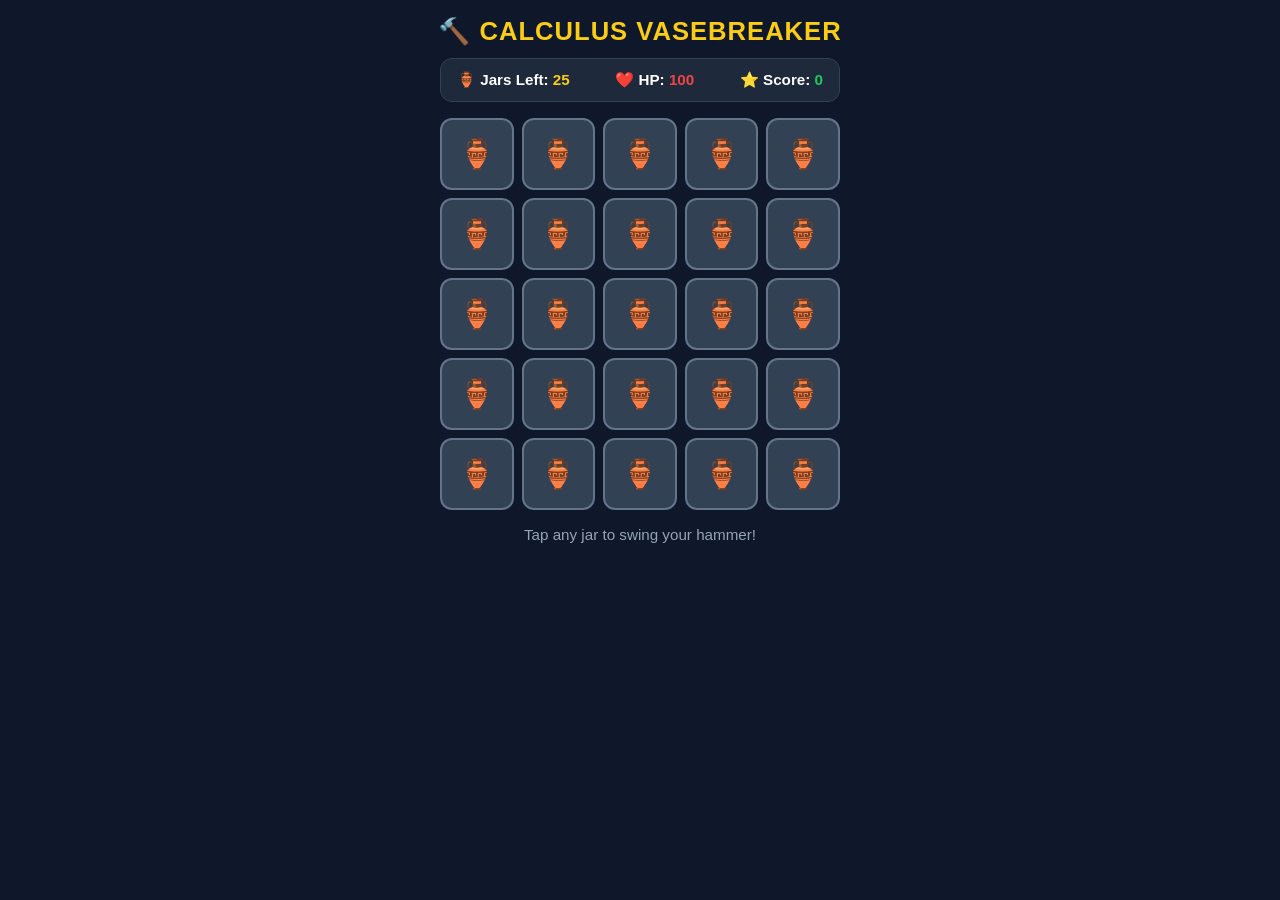
==== index.html @ 85625d9a "Create index.html" ====
<!DOCTYPE html>
<html lang="en">
<head>
  <meta charset="UTF-8">
  <meta name="viewport" content="width=device-width, initial-scale=1.0">
  <title>Calculus Vasebreaker</title>
  <style>
    * {
      box-sizing: border-box;
      margin: 0;
      padding: 0;
      font-family: 'Segoe UI', Tahoma, Geneva, Verdana, sans-serif;
    }

    body {
      background-color: #0f172a;
      color: #ffffff;
      display: flex;
      flex-direction: column;
      align-items: center;
      min-height: 100vh;
      padding: 16px;
    }

    header {
      text-align: center;
      margin-bottom: 12px;
    }

    h1 {
      color: #facc15;
      font-size: 1.6rem;
      letter-spacing: 1px;
    }

    /* Scoreboard */
    .dashboard {
      display: flex;
      justify-content: space-between;
      width: 100%;
      max-width: 400px;
      background: #1e293b;
      padding: 12px 16px;
      border-radius: 12px;
      margin-bottom: 16px;
      border: 1px solid #334155;
      font-size: 0.95rem;
      font-weight: bold;
    }

    /* 5x5 Responsive Grid Layout */
    .grid-5x5 {
      display: grid;
      grid-template-columns: repeat(5, 1fr);
      gap: 8px;
      width: 100%;
      max-width: 400px;
    }

    .jar {
      height: 72px;
      background: #334155;
      border: 2px solid #64748b;
      border-radius: 12px;
      display: flex;
      justify-content: center;
      align-items: center;
      font-size: 1.8rem;
      cursor: pointer;
      user-select: none;
      transition: transform 0.1s, background-color 0.2s, border-color 0.2s;
    }

    .jar:active {
      transform: scale(0.92);
    }

    .jar.broken {
      background: #0f172a !important;
      border: 2px dashed #334155;
      font-size: 1.4rem;
      cursor: default;
    }

    /* Status Bar */
    .status-bar {
      margin-top: 16px;
      font-size: 0.95rem;
      color: #94a3b8;
      height: 24px;
      text-align: center;
      font-weight: 500;
    }

    /* Modal Popup for Math Traps */
    .modal-overlay {
      position: fixed;
      top: 0; left: 0; right: 0; bottom: 0;
      background: rgba(0, 0, 0, 0.85);
      display: none;
      justify-content: center;
      align-items: center;
      padding: 16px;
      z-index: 100;
    }

    .modal-card {
      background: #1e293b;
      border: 2px solid #ef4444;
      padding: 24px;
      border-radius: 16px;
      width: 100%;
      max-width: 320px;
      text-align: center;
      box-shadow: 0 10px 25px rgba(0, 0, 0, 0.5);
    }

    .modal-card h3 {
      color: #ef4444;
      font-size: 1.2rem;
      margin-bottom: 4px;
    }

    .problem-box {
      background: #0f172a;
      padding: 16px;
      border-radius: 8px;
      font-size: 1.3rem;
      margin: 16px 0;
      color: #facc15;
      border: 1px solid #334155;
    }

    input[type="text"] {
      width: 100%;
      padding: 12px;
      font-size: 1.1rem;
      border-radius: 8px;
      border: 2px solid #334155;
      outline: none;
      text-align: center;
      margin-bottom: 12px;
      background: #ffffff;
      color: #000000;
    }

    input[type="text"]:focus {
      border-color: #facc15;
    }

    button {
      width: 100%;
      padding: 14px;
      background: #facc15;
      border: none;
      border-radius: 8px;
      color: #000000;
      font-weight: bold;
      font-size: 1rem;
      cursor: pointer;
      transition: background 0.2s;
    }

    button:active {
      background: #eab308;
      transform: scale(0.98);
    }
  </style>
</head>
<body>

  <header>
    <h1>🔨 CALCULUS VASEBREAKER</h1>
  </header>

  <div class="dashboard">
    <div>🏺 Jars Left: <span id="jars-left" style="color:#facc15">25</span></div>
    <div>❤️ HP: <span id="hp" style="color:#ef4444">100</span></div>
    <div>⭐ Score: <span id="score" style="color:#22c55e">0</span></div>
  </div>

  <div class="grid-5x5" id="grid"></div>

  <div class="status-bar" id="status">Tap any jar to swing your hammer!</div>

  <!-- Math Trap Modal -->
  <div class="modal-overlay" id="modal">
    <div class="modal-card">
      <h3>⚠️ MATH TRAP!</h3>
      <p style="font-size:0.85rem; color:#94a3b8;">Solve the derivative to smash the jar!</p>
      
      <div class="problem-box" id="problem-text">f(x) = x^3</div>
      
      <input type="text" id="answer-input" placeholder="e.g. 3x^2" autocomplete="off">
      <button onclick="submitAnswer()">SWING HAMMER!</button>
    </div>
  </div>

  <script>
    let currentJar = null;
    let currentCorrectAnswer = "";
    let jarsLeft = 25;
    let score = 0;
    let hp = 100;

    const grid = document.getElementById('grid');

    // Generate 25 Identical Jars
    for (let i = 0; i < 25; i++) {
      const jar = document.createElement('div');
      jar.className = 'jar';
      jar.innerText = '🏺';
      jar.onclick = () => smashJar(jar);
      grid.appendChild(jar);
    }

    function smashJar(jarEl) {
      if (jarEl.classList.contains('broken') || hp <= 0) return;
      currentJar = jarEl;

      // 40% Chance for Lucky Smash (No Question)
      // 60% Chance for Unlucky Math Trap
      const isLucky = Math.random() < 0.4;

      if (isLucky) {
        // LUCKY DROP
        const rewards = ['🪙 +100 Coins', '⭐ +150 Points', '💖 +20 HP', '☀️ Sun Drop'];
        const reward = rewards[Math.floor(Math.random() * rewards.length)];

        jarEl.innerText = reward.split(' ')[0]; // Display icon
        jarEl.classList.add('broken');

        jarsLeft--;
        score += 150;
        document.getElementById('status').innerText = `🎉 LUCKY! Free smash! Got: ${reward}`;
        updateDashboard();
      } else {
        // UNLUCKY MATH TRAP: Random Derivative Generation
        const n = Math.floor(Math.random() * 4) + 2;     // Exponent (2 to 5)
        const coeff = Math.floor(Math.random() * 4) + 1; // Coefficient (1 to 4)

        // Derivative: d/dx (coeff * x^n) = (coeff * n) * x^(n - 1)
        const newCoeff = coeff * n;
        const newExp = n - 1;

        // Build expected derivative string format (e.g. "6x^2" or "4x")
        currentCorrectAnswer = newExp === 1 ? `${newCoeff}x` : `${newCoeff}x^${newExp}`;

        const funcText = coeff === 1 ? `x^${n}` : `${coeff}x^${n}`;
        document.getElementById('problem-text').innerText = `Find d/dx (${funcText})`;
        document.getElementById('answer-input').value = '';
        document.getElementById('modal').style.display = 'flex';
        
        // Auto-focus input for convenience
        setTimeout(() => document.getElementById('answer-input').focus(), 100);
      }
    }

    function submitAnswer() {
      // Normalize user answer (remove spaces, convert to lowercase)
      const userAns = document.getElementById('answer-input').value.toLowerCase().replace(/\s+/g, '');
      const expectedAns = currentCorrectAnswer.toLowerCase().replace(/\s+/g, '');

      if (!userAns) return;

      document.getElementById('modal').style.display = 'none';

      if (userAns === expectedAns) {
        // Correct Answer
        currentJar.innerText = '💥';
        currentJar.classList.add('broken');
        jarsLeft--;
        score += 100;
        document.getElementById('status').innerText = `✅ SMASH! Correct answer: ${currentCorrectAnswer}`;
      } else {
        // Incorrect Answer
        hp -= 20;
        document.getElementById('status').innerText = `❌ WRONG! Answer was ${currentCorrectAnswer}. Lost 20 HP!`;
      }

      updateDashboard();
    }

    function updateDashboard() {
      document.getElementById('jars-left').innerText = jarsLeft;
      document.getElementById('score').innerText = score;
      document.getElementById('hp').innerText = Math.max(0, hp);

      if (jarsLeft === 0) {
        document.getElementById('status').innerText = "🏆 VICTORY! All jars cleared!";
      } else if (hp <= 0) {
        document.getElementById('status').innerText = "💀 GAME OVER! You ran out of HP!";
      }
    }
  </script>
</body>
</html>
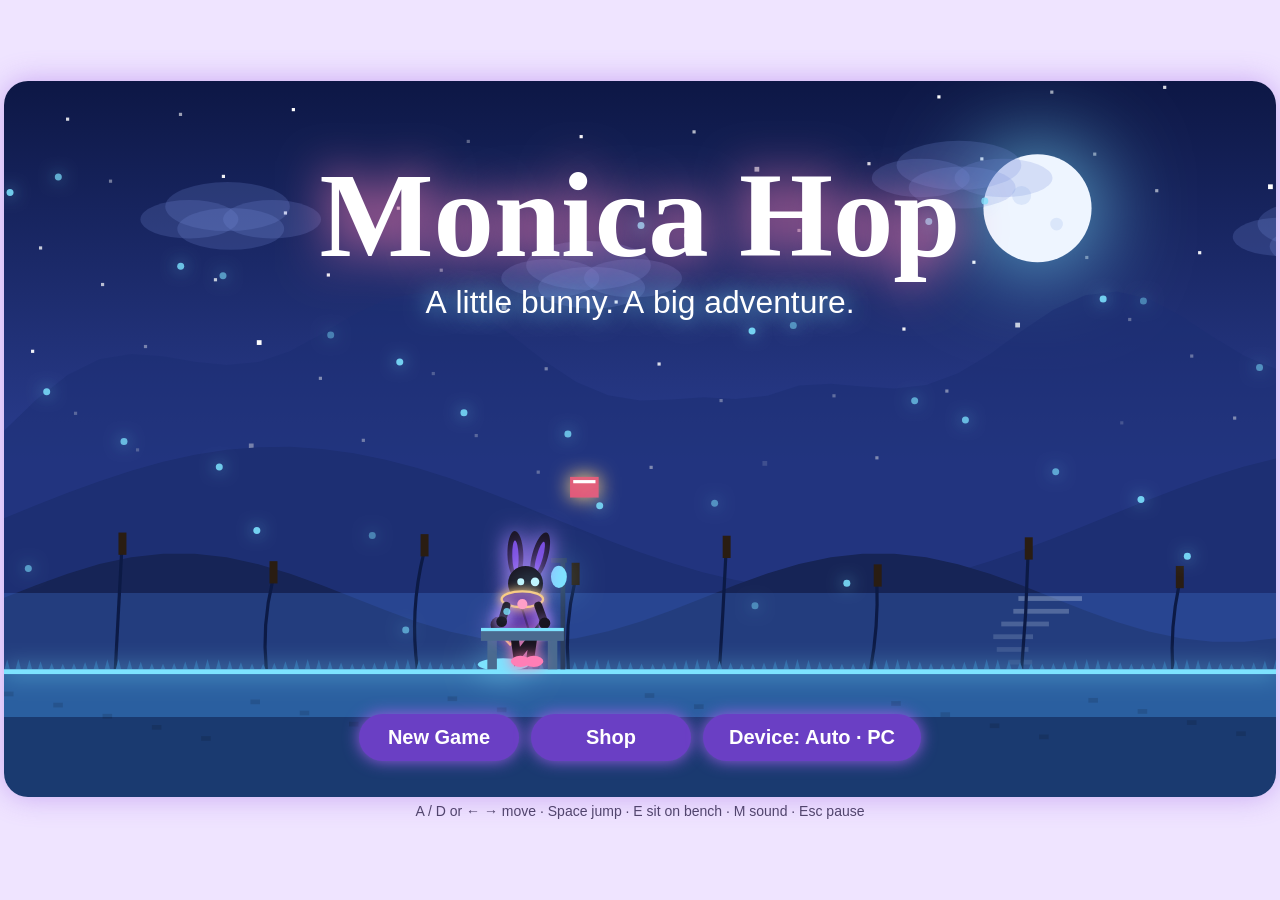
==== commit cec6baad: "Rename game.html to index.html" ====
--- a/index.html
+++ b/index.html
@@ -1,297 +1,627 @@
 <!DOCTYPE html>
-<html lang="en">
-<head>
-  <meta charset="UTF-8">
-  <meta name="viewport" content="width=device-width, initial-scale=1.0">
-  <title>Calculus Vasebreaker</title>
-  <style>
-    * {
-      box-sizing: border-box;
-      margin: 0;
-      padding: 0;
-      font-family: 'Segoe UI', Tahoma, Geneva, Verdana, sans-serif;
-    }
-
-    body {
-      background-color: #0f172a;
-      color: #ffffff;
-      display: flex;
-      flex-direction: column;
-      align-items: center;
-      min-height: 100vh;
-      padding: 16px;
-    }
-
-    header {
-      text-align: center;
-      margin-bottom: 12px;
-    }
-
-    h1 {
-      color: #facc15;
-      font-size: 1.6rem;
-      letter-spacing: 1px;
-    }
-
-    /* Scoreboard */
-    .dashboard {
-      display: flex;
-      justify-content: space-between;
-      width: 100%;
-      max-width: 400px;
-      background: #1e293b;
-      padding: 12px 16px;
-      border-radius: 12px;
-      margin-bottom: 16px;
-      border: 1px solid #334155;
-      font-size: 0.95rem;
-      font-weight: bold;
-    }
-
-    /* 5x5 Responsive Grid Layout */
-    .grid-5x5 {
-      display: grid;
-      grid-template-columns: repeat(5, 1fr);
-      gap: 8px;
-      width: 100%;
-      max-width: 400px;
-    }
-
-    .jar {
-      height: 72px;
-      background: #334155;
-      border: 2px solid #64748b;
-      border-radius: 12px;
-      display: flex;
-      justify-content: center;
-      align-items: center;
-      font-size: 1.8rem;
-      cursor: pointer;
-      user-select: none;
-      transition: transform 0.1s, background-color 0.2s, border-color 0.2s;
-    }
-
-    .jar:active {
-      transform: scale(0.92);
-    }
-
-    .jar.broken {
-      background: #0f172a !important;
-      border: 2px dashed #334155;
-      font-size: 1.4rem;
-      cursor: default;
-    }
-
-    /* Status Bar */
-    .status-bar {
-      margin-top: 16px;
-      font-size: 0.95rem;
-      color: #94a3b8;
-      height: 24px;
-      text-align: center;
-      font-weight: 500;
-    }
-
-    /* Modal Popup for Math Traps */
-    .modal-overlay {
-      position: fixed;
-      top: 0; left: 0; right: 0; bottom: 0;
-      background: rgba(0, 0, 0, 0.85);
-      display: none;
-      justify-content: center;
-      align-items: center;
-      padding: 16px;
-      z-index: 100;
-    }
-
-    .modal-card {
-      background: #1e293b;
-      border: 2px solid #ef4444;
-      padding: 24px;
-      border-radius: 16px;
-      width: 100%;
-      max-width: 320px;
-      text-align: center;
-      box-shadow: 0 10px 25px rgba(0, 0, 0, 0.5);
-    }
-
-    .modal-card h3 {
-      color: #ef4444;
-      font-size: 1.2rem;
-      margin-bottom: 4px;
-    }
-
-    .problem-box {
-      background: #0f172a;
-      padding: 16px;
-      border-radius: 8px;
-      font-size: 1.3rem;
-      margin: 16px 0;
-      color: #facc15;
-      border: 1px solid #334155;
-    }
-
-    input[type="text"] {
-      width: 100%;
-      padding: 12px;
-      font-size: 1.1rem;
-      border-radius: 8px;
-      border: 2px solid #334155;
-      outline: none;
-      text-align: center;
-      margin-bottom: 12px;
-      background: #ffffff;
-      color: #000000;
-    }
-
-    input[type="text"]:focus {
-      border-color: #facc15;
-    }
-
-    button {
-      width: 100%;
-      padding: 14px;
-      background: #facc15;
-      border: none;
-      border-radius: 8px;
-      color: #000000;
-      font-weight: bold;
-      font-size: 1rem;
-      cursor: pointer;
-      transition: background 0.2s;
-    }
-
-    button:active {
-      background: #eab308;
-      transform: scale(0.98);
-    }
-  </style>
-</head>
-<body>
-
-  <header>
-    <h1>🔨 CALCULUS VASEBREAKER</h1>
-  </header>
-
-  <div class="dashboard">
-    <div>🏺 Jars Left: <span id="jars-left" style="color:#facc15">25</span></div>
-    <div>❤️ HP: <span id="hp" style="color:#ef4444">100</span></div>
-    <div>⭐ Score: <span id="score" style="color:#22c55e">0</span></div>
-  </div>
-
-  <div class="grid-5x5" id="grid"></div>
-
-  <div class="status-bar" id="status">Tap any jar to swing your hammer!</div>
-
-  <!-- Math Trap Modal -->
-  <div class="modal-overlay" id="modal">
-    <div class="modal-card">
-      <h3>⚠️ MATH TRAP!</h3>
-      <p style="font-size:0.85rem; color:#94a3b8;">Solve the derivative to smash the jar!</p>
-      
-      <div class="problem-box" id="problem-text">f(x) = x^3</div>
-      
-      <input type="text" id="answer-input" placeholder="e.g. 3x^2" autocomplete="off">
-      <button onclick="submitAnswer()">SWING HAMMER!</button>
-    </div>
-  </div>
-
-  <script>
-    let currentJar = null;
-    let currentCorrectAnswer = "";
-    let jarsLeft = 25;
-    let score = 0;
-    let hp = 100;
-
-    const grid = document.getElementById('grid');
-
-    // Generate 25 Identical Jars
-    for (let i = 0; i < 25; i++) {
-      const jar = document.createElement('div');
-      jar.className = 'jar';
-      jar.innerText = '🏺';
-      jar.onclick = () => smashJar(jar);
-      grid.appendChild(jar);
-    }
-
-    function smashJar(jarEl) {
-      if (jarEl.classList.contains('broken') || hp <= 0) return;
-      currentJar = jarEl;
-
-      // 40% Chance for Lucky Smash (No Question)
-      // 60% Chance for Unlucky Math Trap
-      const isLucky = Math.random() < 0.4;
-
-      if (isLucky) {
-        // LUCKY DROP
-        const rewards = ['🪙 +100 Coins', '⭐ +150 Points', '💖 +20 HP', '☀️ Sun Drop'];
-        const reward = rewards[Math.floor(Math.random() * rewards.length)];
-
-        jarEl.innerText = reward.split(' ')[0]; // Display icon
-        jarEl.classList.add('broken');
-
-        jarsLeft--;
-        score += 150;
-        document.getElementById('status').innerText = `🎉 LUCKY! Free smash! Got: ${reward}`;
-        updateDashboard();
-      } else {
-        // UNLUCKY MATH TRAP: Random Derivative Generation
-        const n = Math.floor(Math.random() * 4) + 2;     // Exponent (2 to 5)
-        const coeff = Math.floor(Math.random() * 4) + 1; // Coefficient (1 to 4)
-
-        // Derivative: d/dx (coeff * x^n) = (coeff * n) * x^(n - 1)
-        const newCoeff = coeff * n;
-        const newExp = n - 1;
-
-        // Build expected derivative string format (e.g. "6x^2" or "4x")
-        currentCorrectAnswer = newExp === 1 ? `${newCoeff}x` : `${newCoeff}x^${newExp}`;
-
-        const funcText = coeff === 1 ? `x^${n}` : `${coeff}x^${n}`;
-        document.getElementById('problem-text').innerText = `Find d/dx (${funcText})`;
-        document.getElementById('answer-input').value = '';
-        document.getElementById('modal').style.display = 'flex';
-        
-        // Auto-focus input for convenience
-        setTimeout(() => document.getElementById('answer-input').focus(), 100);
-      }
-    }
-
-    function submitAnswer() {
-      // Normalize user answer (remove spaces, convert to lowercase)
-      const userAns = document.getElementById('answer-input').value.toLowerCase().replace(/\s+/g, '');
-      const expectedAns = currentCorrectAnswer.toLowerCase().replace(/\s+/g, '');
-
-      if (!userAns) return;
-
-      document.getElementById('modal').style.display = 'none';
-
-      if (userAns === expectedAns) {
-        // Correct Answer
-        currentJar.innerText = '💥';
-        currentJar.classList.add('broken');
-        jarsLeft--;
-        score += 100;
-        document.getElementById('status').innerText = `✅ SMASH! Correct answer: ${currentCorrectAnswer}`;
-      } else {
-        // Incorrect Answer
-        hp -= 20;
-        document.getElementById('status').innerText = `❌ WRONG! Answer was ${currentCorrectAnswer}. Lost 20 HP!`;
-      }
-
-      updateDashboard();
-    }
-
-    function updateDashboard() {
-      document.getElementById('jars-left').innerText = jarsLeft;
-      document.getElementById('score').innerText = score;
-      document.getElementById('hp').innerText = Math.max(0, hp);
-
-      if (jarsLeft === 0) {
-        document.getElementById('status').innerText = "🏆 VICTORY! All jars cleared!";
-      } else if (hp <= 0) {
-        document.getElementById('status').innerText = "💀 GAME OVER! You ran out of HP!";
-      }
-    }
-  </script>
-</body>
-</html>
+<html lang="en"><head><meta charset="utf-8">
+<meta name="viewport" content="width=device-width, initial-scale=1, maximum-scale=1, user-scalable=no, viewport-fit=cover">
+<title>Monica Hop</title>
+<style>
+:root{--bg:#efe4ff;--ink:#2c1f4a;--card:#fffafd;--accent:#9b5de5;--btn:#6a3fc4;--btnink:#fff;box-sizing:border-box}
+@media (prefers-color-scheme:dark){:root:not([data-theme="light"]){--bg:#120c24;--ink:#f1e8ff;--card:#241a42;--accent:#c98ae6;--btn:#c98ae6;--btnink:#120c24}}
+:root[data-theme="dark"]{--bg:#120c24;--ink:#f1e8ff;--card:#241a42;--accent:#c98ae6;--btn:#c98ae6;--btnink:#120c24}
+*{box-sizing:border-box;-webkit-tap-highlight-color:transparent}
+html{height:100%;overscroll-behavior:none}
+body{margin:0;height:100vh;height:100dvh;overflow:hidden;overscroll-behavior:none;background:var(--bg);color:var(--ink);font-family:"Trebuchet MS","Segoe UI",Verdana,sans-serif;display:flex;flex-direction:column;align-items:center;justify-content:center;gap:6px;padding:env(safe-area-inset-top,0px) env(safe-area-inset-right,0px) env(safe-area-inset-bottom,0px) env(safe-area-inset-left,0px)}
+[hidden]{display:none!important}
+#wrap{position:relative;flex:none;font-size:16px;touch-action:manipulation;-webkit-user-select:none;user-select:none}
+canvas{width:100%;height:100%;display:block;border-radius:1.2em;touch-action:none;box-shadow:0 0 28px rgba(155,93,229,.45)}
+body.mobile canvas{border-radius:0;box-shadow:none}
+.ov{position:absolute;left:0;right:0;display:flex;justify-content:center}
+button{font:inherit;font-weight:700;background:var(--btn);color:var(--btnink);border:0;border-radius:999px;padding:.6em 1.3em;cursor:pointer}
+button:focus-visible,input:focus-visible{outline:3px solid var(--accent);outline-offset:2px}
+#title{bottom:5%;flex-wrap:wrap;align-items:center;gap:.6em;padding:0 3%}
+#title button{min-width:8em;box-shadow:0 0 16px var(--accent)}
+body.mobile #title button{min-width:0}
+#dlg{left:3%;right:3%;bottom:4%;background:var(--card);border:2px solid var(--accent);border-radius:1em;padding:.6em 1em;cursor:pointer;display:block;box-shadow:0 0 18px rgba(155,93,229,.5)}
+#who{font-weight:800;color:var(--accent);margin-bottom:.1em}
+#dlg small{opacity:.6;font-size:.8em}
+.card{left:5%;right:5%;bottom:3%;background:var(--card);border:2px solid var(--accent);border-radius:1.1em;padding:.6em 1em;display:block;text-align:center;box-shadow:0 0 22px rgba(155,93,229,.55)}
+#bq{font-size:2em;font-weight:800;margin:.1em 0}
+#ans{font:inherit;font-size:1.15em;padding:.4em .6em;border-radius:.7em;border:2px solid var(--accent);background:transparent;color:var(--ink);width:min(60%,14em)}
+#bmsg{min-height:1.3em;margin:.35em 0 0}
+#bhint{font-size:.8em;opacity:.8}
+#qk{display:flex;gap:.35em;justify-content:center;flex-wrap:wrap;margin:.5em 0 0}
+#qk button{padding:.45em 0;flex:1 1 0;min-width:2em;max-width:3em}
+body.mobile #qk{flex-wrap:nowrap}
+body.mobile #bhint{display:none}
+#end{top:12%;bottom:auto}
+#pauseOv{top:52%;bottom:auto;gap:.7em;z-index:10}
+#pauseOv button{min-width:9em;box-shadow:0 0 16px var(--accent)}
+#pauseOv .sec{background:var(--card);color:var(--ink);border:2px solid var(--accent)}
+#shop{top:3%;bottom:auto;max-height:94%;overflow:auto;text-align:left;touch-action:pan-y}
+.row{display:flex;justify-content:space-between;align-items:center;gap:.5em;padding:.3em 0;border-bottom:1px solid rgba(155,93,229,.25)}
+.row small{opacity:.75}
+#shopS{top:22%;left:auto;right:3%;width:auto}
+#touch{position:absolute;inset:0;pointer-events:none;z-index:5}
+#touch button{pointer-events:auto;touch-action:none;user-select:none;-webkit-user-select:none}
+.tt{position:absolute;top:10%;right:1.5%;display:flex;gap:.4em}
+.tt button{padding:.3em .7em;opacity:.85}
+.ctl{display:none;position:absolute;bottom:4%;gap:.8em;align-items:flex-end}
+.cl{left:2%}.cr{right:2%}
+.cb{border-radius:50%;padding:0;opacity:.8;font-size:1.1em}
+body.mobile #wrap[data-s=play] .ctl,body.mobile #wrap[data-s=sit] .ctl{display:flex}
+#wrap[data-s=battle] .tt,#wrap[data-s=shop] .tt,#wrap[data-s=end] .tt,#wrap[data-s=title] .tt{display:none}
+#hint{margin:0;font-size:14px;text-align:center;opacity:.8}
+body.mobile #hint{display:none}
+#rotate{position:fixed;inset:0;z-index:55;background:var(--bg);display:flex;flex-direction:column;align-items:center;justify-content:center;gap:14px;padding:16px;text-align:center}
+#rotate p{margin:0;max-width:34em}
+#bl{display:none}
+body.mobile #battle{display:grid;grid-template-columns:7.2em 1fr;gap:.7em;padding:.55em .7em;align-items:stretch;text-align:left}
+body.mobile #bl{display:flex}
+body.mobile #go{flex:1;width:100%;font-size:1.7em;border-radius:.8em;line-height:1.1;padding:.2em;box-shadow:0 0 18px var(--accent)}
+body.mobile #btaunt{display:none}
+body.mobile #qrow{display:flex;align-items:center;gap:.6em}
+body.mobile #bq{flex:1;font-size:1.3em;margin:0;text-align:left}
+body.mobile #arow{flex:0 0 42%}
+body.mobile #ans{width:100%;font-size:1.25em}
+body.mobile #qk{display:grid;grid-template-columns:repeat(10,1fr);gap:.3em;margin:.45em 0 0}
+body.mobile #qk button{padding:.6em 0;max-width:none;min-width:0;font-size:1.15em}
+body.mobile #qk button:last-child{grid-column:span 4}
+body.mobile #bmsg{font-size:.85em;margin:.3em 0 0;min-height:1.2em;text-align:center}
+body.mobile #title button{font-size:1.15em;padding:.6em 1.2em}
+body.mobile .tt button{padding:.45em .9em;font-size:1.15em}
+.cb{width:6em;height:6em}
+.cr .cb:last-child{width:7.2em;height:7.2em;font-size:1.2em}
+</style></head><body>
+<div id="wrap">
+<canvas id="c" width="800" height="450" aria-label="Monica Hop game"></canvas>
+<div id="title" class="ov"><button id="new">New Game</button><button id="cont" hidden>Continue</button><button id="shopT">Shop</button><button id="devT">Device</button></div>
+<div id="pauseOv" class="ov" hidden><button id="resumeBtn">Resume</button><button id="menuBtn" class="sec">Return to Menu</button></div>
+<button id="shopS" class="ov" hidden>Open shop (S)</button>
+<div id="dlg" class="ov" hidden><div id="who"></div><div id="txt"></div><small>Tap or press Enter</small></div>
+<div id="battle" class="ov card" hidden>
+<div id="bl"></div>
+<div id="br">
+<div id="btaunt"></div>
+<div id="qrow"><div id="bq"></div><div id="arow"><input id="ans" autocomplete="off" autocapitalize="off" spellcheck="false" placeholder="y′ = ?"> <button id="go">Cast</button></div></div>
+<div id="qk"></div>
+<p id="bmsg"></p>
+<small id="bhint"></small>
+</div>
+</div>
+<div id="shop" class="ov card" hidden></div>
+<div id="end" class="ov card" hidden><h2 style="margin:0 0 6px">The magic is restored!</h2><p id="endtxt"></p><button id="again">Back to title</button></div>
+<div id="touch">
+<div class="tt"><button data-k="pause" aria-label="Pause">⏸</button><button data-k="mute" aria-label="Sound on or off">🔊</button></div>
+<div class="ctl cl"><button class="cb" data-k="left" aria-label="Left">◀</button><button class="cb" data-k="right" aria-label="Right">▶</button></div>
+<div class="ctl cr"><button class="cb" data-k="act" aria-label="Sit on bench">Sit</button><button class="cb" data-k="jump">Jump</button></div>
+</div>
+</div>
+<p id="hint">A / D or ← → move · Space jump · E sit on bench · M sound · Esc pause</p>
+<div id="rotate" hidden><div style="font-size:64px">📱↻</div><p><b>Please turn your phone sideways</b></p><p>Monica Hop is made for a wide screen, so landscape keeps everything the right size.</p><button id="rotok">Play anyway</button></div>
+<script>
+const $=id=>document.getElementById(id);
+let K=1;const wrap=$("wrap");
+const C=$("c"),X=C.getContext("2d");
+const GY=370,LW=3300,EX=620,SUP=["","","²","³","⁴","⁵"],FONT="Trebuchet MS,sans-serif";
+let S="title",cam=0,tt=0,paused=false,idle=Date.now(),flash=0,lastB=100,WI=0,sitT=0,titleT=0,introOn=false,sitB=null,shopFrom="title",shopVis=false,invuln=0;
+let save={};try{save=JSON.parse(localStorage.getItem("monicaHop"))||{}}catch(e){}
+function store(){try{localStorage.setItem("monicaHop",JSON.stringify(save))}catch(e){}}
+const P={max:3,hp:3,coins:0,w:28,h:40,air:0,jp:0},keys={left:0,right:0,jump:0};
+let fx=[],ice=[],plats=[],coins=[],enemies=[],benches=[],trig=[],parts=[],B=null,Q=[],after=null,seen=new Set();
+const pick=a=>a[Math.floor(Math.random()*a.length)],rnd=(a,b)=>a+Math.floor(Math.random()*(b-a+1));
+const FF=Array.from({length:34},(_,i)=>({x:(i*97)%800,y:60+(i*53)%300,p:i}));
+
+const CK={c0:{n:"Starlight Cloak",p:0,c:"#5b3aa8",t:"#ffd27a",sc:"#c9a7ff",sp:"star",d:"Purple star bolts."},
+c1:{n:"Ember Cloak",p:40,c:"#c4381f",t:"#ffb04d",sc:"#ff8a2a",sp:"fire",d:"Fire spells. Leaves glowing lava dust and embers when you walk, and fire bombs when you fly."},
+c2:{n:"Frost Cloak",p:60,c:"#3d8fd6",t:"#e6f6ff",sc:"#9fe7ff",sp:"ice",d:"Ice spells. Freezes the ground you walk on and leaves glittering ice mist when you fly."},
+c3:{n:"Cloud Cloak",p:90,c:"#e8f1ff",t:"#9fc4ff",sc:"#dff0ff",sp:"wind",ab:"float",d:"Hold Jump in the air to float. Wind spells."},
+c4:{n:"Wing Cloak",p:140,c:"#ffe9a8",t:"#ffffff",sc:"#fff6b0",sp:"light",ab:"wings",d:"Grows wings: flap twice in the air. Light spells."}};
+const BK={b0:{n:"Classic Spellbook",p:0,c:"#e0577b"},b1:{n:"Golden Tome",p:30,c:"#e8b923"},b2:{n:"Galaxy Tome",p:50,c:"#4b2aa8"},b3:{n:"Rainbow Tome",p:70,c:"rainbow"}};
+const cur=()=>CK[save.cloak]||CK.c0;
+
+const NM={lady:"Grumpy Ladybug",rock:"Pebble Punk",mush:"Bouncy Mushroom",bee:"Buzzbee"};
+const TA={lady:"You shall not pass! Answer my question, bunny!",rock:"Rumble rumble! Solve it or get crushed!",mush:"Boing! Answer before I devour you!",bee:"Bzzzz! Too slow, bunny!"};
+const W=[
+{n:"Enchanted Forest",sky:["#cdeedd","#f6d9ee"],hill:["#a9dcc0","#8ccfae"],tr:"#6fb98f",gr:"#7ccf86",gd:"#5aa874",pb:"#8a5e3a",gl:"#ff9ad5",dark:0,deco:"mush",top:"c",pool:["lady","rock"],mt:[0,0],
+ out:"The Beetle Guardian is calm again. A portal opens to the Sky Ruins.",in:[],
+ boss:{n:"Forest Beetle Guardian",k:"beetle",t:2,hp:5,ey:-52,ec:"#fff27a",taunt:"Nobody crosses my forest alive!",win:[["Monica","I beat a beetle with calculus. Add that to my résumé."]]}},
+{n:"Sky Ruins",sky:["#7fb8ff","#fbe3d0"],hill:["#cfd9f2","#b6c3e6"],tr:"#a9b5d6",gr:"#c6c2d9",gd:"#9a96b8",pb:"#8e89a8",gl:"#9fe7ff",dark:.12,deco:"crystal",top:"p",pool:["rock","bee"],mt:[0,1],
+ out:"The Golem crumbles into pebbles. The next portal hums.",in:[["Spellbook","Sky Ruins. Mind the drop."],["Monica","Why does everything float here?"]],
+ boss:{n:"Cloudstone Golem",k:"golem",t:2,hp:5,ey:-150,ec:"#ff3a3a",taunt:"Stone does not forget. Answer me!",win:[["Monica","Rocks again. Why is it always rocks?"]]}},
+{n:"Dreamy Meadows",sky:["#ffc9e6","#cdb8ff"],hill:["#f0b6e8","#d6a3f0"],tr:"#e48fd0",gr:"#b7e27c",gd:"#8fc45a",pb:"#c9894f",gl:"#ffe27a",dark:.1,deco:"flower",top:"c",pool:["bee","mush"],mt:[1,1],
+ out:"The Bloom wilts into petals. Beyond it, the lake glows.",in:[["Spellbook","Dreamy Meadows. Pretty flowers, ugly teeth."],["Monica","So pretty. So suspicious."]],
+ boss:{n:"Grumpy Bloom",k:"bloom",t:3,hp:6,ey:-140,ec:"#fff",taunt:"I woke up hungry. Solve it or be lunch!",win:[["Monica","We have a lot in common, flower. Rude."]]}},
+{n:"Moonlit Lake",sky:["#0d1745","#2a3d8f"],hill:["#1d2f73","#162456"],tr:"#10205a",gr:"#2a5fa0",gd:"#1a3a70",pb:"#32508f",gl:"#7de3ff",dark:.55,deco:"lily",top:"p",pool:["mush","rock"],mt:[1,1],
+ out:"The Spirit sinks into the water. One last portal remains.",in:[["Spellbook","Moonlit Lake. Something old lives in the water."],["Monica","It’s dark. I don’t love dark."]],
+ boss:{n:"Moonwater Spirit",k:"spirit",t:4,hp:7,ey:-95,ec:"#7de3ff",taunt:"The chain runs deep, little bunny.",win:[["Spellbook","Chain rule mastered."],["Monica","I felt that one in my soul."]]}},
+{n:"Forgotten Library",sky:["#170c2e","#3b1f5e"],hill:["#2a1748","#1f1038"],tr:"#241243",gr:"#4b3566",gd:"#35244d",pb:"#5a3d78",gl:"#ffd27a",dark:.65,deco:"book",top:"p",pool:["bee","rock","mush","lady"],mt:[1,1],
+ out:"",in:[["Spellbook","The Forgotten Library. The lost magic is here."],["Monica","Please don’t let there be a quiz."],["Spellbook","There is always a quiz."]],
+ boss:{n:"Ancient Owl Scholar",k:"owl",t:5,hp:8,ey:-132,ec:"#ff9a1a",taunt:"Show me everything you have learned.",win:[]}}];
+const HINT=["Bring the power down, then subtract one. Type powers like x^2.","Bring the power down, then subtract one. Type powers like x^2.","Differentiate each term. The derivative of a constant is 0.","Chain rule: n(inner)^(n−1) times the derivative of the inner part.","Mix it all: add up the derivative of each part.","Product rule: first′ × second + first × second′. Or the chain rule with an x² inside."];
+const TRIG=[
+{x:0,lines:[["Monica","Ugh… where am I?"],["Spellbook","The Enchanted Forest. Move with A and D or the arrow keys. Jump with Space."],["Monica","Try moving! Unless you plan to stay here forever."]]},
+{x:680,lines:[["Spellbook","Your magic runs on derivatives. The derivative of a constant is zero."],["Monica","So y = 10000 gives y′ = 0? I could’ve done that in my sleep."],["Spellbook","Powers: y = x² gives y′ = 2x. Bring the power down, then subtract one."]]},
+{x:2450,lines:[["Spellbook","A bench lies ahead, the only one in this world. Press E to sit: it heals you, saves your progress and opens the shop."],["Monica","Finally. A chair. My kingdom needs more chairs."],["Spellbook","A guardian waits beyond it. Its questions are much harder than the little monsters’."]],last:1}];
+
+/* ---------- sound ---------- */
+let AC=null,mg=null,mute=false,mi=0;
+function sfxInit(){
+ if(!AC){try{AC=new(window.AudioContext||window.webkitAudioContext)();mg=AC.createGain();mg.gain.value=.4;mg.connect(AC.destination);mstep()}catch(e){AC=null}}
+ if(AC&&AC.state=="suspended")AC.resume();
+}
+function tone(f,d,type,v,when,f2){
+ if(!AC||mute)return;const t=AC.currentTime+(when||0),o=AC.createOscillator(),g=AC.createGain();
+ o.type=type||"sine";o.frequency.setValueAtTime(f,t);if(f2)o.frequency.exponentialRampToValueAtTime(f2,t+d);
+ g.gain.setValueAtTime(v||.2,t);g.gain.exponentialRampToValueAtTime(.001,t+d);o.connect(g);g.connect(mg);o.start(t);o.stop(t+d+.05)}
+function hiss(d,v){if(!AC||mute)return;const n=Math.floor(AC.sampleRate*d),b=AC.createBuffer(1,n,AC.sampleRate),a=b.getChannelData(0);for(let i=0;i<n;i++)a[i]=(Math.random()*2-1)*(1-i/n);const s=AC.createBufferSource(),g=AC.createGain();g.gain.value=v;s.buffer=b;s.connect(g);g.connect(mg);s.start()}
+const SFX={
+ jump:()=>tone(280,.16,"square",.1,0,720),
+ coin:()=>{tone(988,.07,"square",.1);tone(1319,.14,"square",.1,.07)},
+ bad:()=>{tone(160,.35,"sawtooth",.2,0,60);hiss(.15,.15)},
+ cast:()=>{tone(300,.4,"sawtooth",.1,0,1400);tone(600,.4,"triangle",.1,0,2000)},
+ hit:()=>{hiss(.2,.3);tone(120,.25,"sine",.3,0,40)},
+ win:()=>{hiss(.35,.3);tone(90,.5,"sine",.35,0,30);[523,659,784,1047,1319].forEach((f,i)=>tone(f,.3,"triangle",.22,.2+i*.1))},
+ heal:()=>[523,659,784,1047,1319].forEach((f,i)=>tone(f,.5,"sine",.2,i*.12)),
+ die:()=>[392,330,262,196].forEach((f,i)=>tone(f,.3,"triangle",.25,i*.18)),
+ blip:()=>tone(660+Math.random()*120,.05,"square",.06),
+ alert:()=>{tone(110,.3,"sawtooth",.2,0,70);tone(220,.18,"sawtooth",.15,.2)},
+ portal:()=>{hiss(.8,.12);tone(200,.9,"sine",.25,0,1200)},
+ boom:()=>{hiss(.12,.12);tone(90,.2,"sine",.18,0,40)}};
+const MU=[[60,[0,2,4,7,9],330,"triangle"],[62,[0,2,4,6,7,9],300,"sine"],[65,[0,2,4,7,9],280,"triangle"],[57,[0,3,5,7,10],400,"sine"],[55,[0,2,3,5,7,8,11],370,"sine"]];
+const mtof=m=>440*2**((m-69)/12);
+function mstep(){
+ let m=MU[WI],boss=S=="battle"&&B&&B.e.boss;
+ if(S=="title"||introOn||S=="shop")m=MU[3];
+ let [r,sc,tm,ty]=m;
+ if(boss){r-=12;sc=[0,3,5,6,7,10];tm=210;ty="sawtooth"}
+ if(!mute&&AC&&AC.state=="running"){
+  const i=mi++;
+  if(i%4==0)tone(mtof(r-12+sc[(i>>2)%sc.length]),tm/250,boss?"square":"sine",boss?.1:.16);
+  if(boss||Math.random()<.6)tone(mtof(r+sc[Math.floor(Math.random()*sc.length)]+(Math.random()<.3?12:0)),boss?.18:.55,ty,boss?.06:.09);
+  if(boss&&i%2==0)tone(60,.12,"sine",.2,0,35);
+ }
+ setTimeout(mstep,tm);
+}
+
+/* ---------- world ---------- */
+function setPause(v){
+ paused=v;
+ $("pauseOv").hidden=!paused;
+ if(paused)keys.left=keys.right=keys.jump=0;
+}
+function goMenu(){
+ if(B&&B.tm)clearTimeout(B.tm);
+ B=null;Q=[];after=null;introOn=false;setPause(false);
+ $("dlg").hidden=true;$("battle").hidden=true;$("shop").hidden=true;$("end").hidden=true;$("shopS").hidden=true;
+ $("title").hidden=false;$("cont").hidden=save.bx==null;
+ S="title";cam=0;idle=Date.now();
+}
+function load(wi,fs){
+ WI=wi;const w=W[wi];P.x=fs&&save.bx!=null?save.bx:280;P.y=GY-40;P.vx=P.vy=0;P.on=false;P.face=1;lastB=P.x;invuln=0;
+ plats=[600,1100,1600,2050,2420].map(x=>({x:x+rnd(-60,60),y:rnd(265,305),w:rnd(115,170)}));
+ benches=[{x:2760}];
+ coins=[];for(let i=0;i<32;i++)if(Math.random()<.75)coins.push({x:250+i*92+rnd(-10,10),y:GY-26-(Math.random()<.25?60:0)});
+ plats.forEach(p=>{for(let k=0;k<3;k++)coins.push({x:p.x+20+k*35,y:p.y-24})});
+ const n=rnd(2,3),xs=[900,1650,2300].slice(0,n).map(x=>x+rnd(-80,120));
+ enemies=xs.map(x=>{const k=pick(w.pool);return{x,k,t:rnd(w.mt[0],w.mt[1]),q:3,n:NM[k],taunt:TA[k],ph:Math.random()*6}});
+ enemies.push({x:3000,boss:1,q:w.boss.hp,ph:0,...w.boss});
+ const cont=fs&&save.bx!=null;
+ enemies.forEach(e=>e.dead=e.boss?!!(fs&&save.bd):!!cont);
+ trig=(wi==0?TRIG:[{x:0,lines:w.in}]).map(t=>({...t,done:(wi==0&&!!save.tut)||(fs&&t.x<P.x)}));
+ cam=Math.max(0,Math.min(LW-800,P.x-300));parts=[];fx=[];ice=[];titleT=fs?0:180;
+}
+function begin(fs){P.hp=P.max=3;P.coins=save.coins||0;seen.clear();$("title").hidden=true;S="play";setPause(false);keys.left=keys.right=keys.jump=0;load(fs?save.w||0:0,fs)}
+$("new").onclick=()=>{save={tut:save.tut,own:save.own,cloak:save.cloak,skin:save.skin,coins:save.coins};store();$("title").hidden=true;introOn=true;
+ say([["Spellbook","Long ago, one Heart Crystal kept the magic of every world alive."],["Spellbook","Now it is fading. Five guardians have awakened, and the lights are going out."],["Monica","Ugh. And I suppose that’s my problem?"],["Spellbook","Your magic runs on mathematics, Monica. You are the only one who can fix it."],["Monica","I hate that sentence."]],()=>{introOn=false;begin(false)})};
+$("cont").onclick=()=>begin(true);
+$("shopT").onclick=()=>{P.coins=save.coins||0;openShop("title")};
+$("shopS").onclick=()=>openShop("sit");
+$("again").onclick=()=>{$("end").hidden=true;goMenu()};
+$("resumeBtn").onclick=()=>setPause(false);
+$("menuBtn").onclick=goMenu;
+$("cont").hidden=save.bx==null;
+
+function say(lines,cb){Q=lines.slice();after=cb||null;S="dlg";keys.left=keys.right=keys.jump=0;next()}
+function next(){
+ if(!Q.length){$("dlg").hidden=true;S="play";if(after){const a=after;after=null;a()}return}
+ const l=Q.shift();SFX.blip();$("dlg").hidden=false;$("who").textContent=l[0];$("txt").textContent=l[1];
+}
+$("dlg").onclick=next;
+
+/* ---------- shop ---------- */
+function openShop(from){shopFrom=from;S="shop";$("title").hidden=true;$("shop").hidden=false;renderShop()}
+function closeShop(){$("shop").hidden=true;if(shopFrom=="title"){S="title";$("title").hidden=false}else S="sit"}
+function renderShop(msg){
+ const own=save.own||["c0","b0"];let h='<h3 style="margin:0 0 4px">Shop</h3><div>● '+P.coins+' coins</div>';
+ const rows=(T,eq,lab)=>{h+='<h4 style="margin:10px 0 4px">'+lab+'</h4>';for(const id in T){const i=T[id],o=own.includes(id);h+='<div class="row"><span><b>'+i.n+'</b>'+(i.d?'<br><small>'+i.d+'</small>':'')+'</span><button data-id="'+id+'">'+(eq==id?'Equipped':o?'Equip':i.p+' coins')+'</button></div>'}};
+ rows(CK,save.cloak||"c0","Cloaks");rows(BK,save.skin||"b0","Spellbook skins");
+ h+='<p>'+(msg||'')+'</p><button id="sclose">Close</button>';$("shop").innerHTML=h;
+ $("shop").querySelectorAll("[data-id]").forEach(b=>b.onclick=()=>buy(b.dataset.id));$("sclose").onclick=closeShop;
+}
+function buy(id){
+ const T=id[0]=="c"?CK:BK,i=T[id];save.own=save.own||["c0","b0"];
+ if(!save.own.includes(id)){if(P.coins<i.p){SFX.bad();renderShop("Not enough coins.");return}P.coins-=i.p;save.own.push(id);SFX.heal()}
+ if(id[0]=="c")save.cloak=id;else save.skin=id;save.coins=P.coins;store();renderShop();
+}
+
+/* ---------- math ---------- */
+const term=(a,n)=>(a==1?"":a)+"x"+SUP[n];
+function gen0(t){
+ if(t==0){const r=Math.random();if(r<.4){const c=rnd(2,99999);return{d:"y = "+c,f:()=>0}}if(r<.7){const a=rnd(2,15);return{d:"y = "+a+"x",f:()=>a}}const a=rnd(1,9);return{d:"y = "+term(a,2),f:x=>2*a*x}}
+ if(t==1){const a=rnd(1,9),n=rnd(2,5);return{d:"y = "+term(a,n),f:x=>a*n*x**(n-1)}}
+ if(t==2){const a=rnd(1,6),n=rnd(2,4),b=rnd(2,9),c=rnd(2,50),k=Math.random()<.5;return{d:"y = "+term(a,n)+" + "+b+"x"+(k?" + "+c:""),f:x=>a*n*x**(n-1)+b}}
+ if(t==3){const m=rnd(2,5),c=rnd(1,9),k=rnd(2,4),a=Math.random()<.5?rnd(2,5):1;return{d:"y = "+(a>1?a:"")+"("+m+"x + "+c+")"+SUP[k],f:x=>a*k*m*(m*x+c)**(k-1)}}
+ if(t==4){const p=gen0(2),q=gen0(3);return{d:p.d+" + "+q.d.slice(4),f:x=>p.f(x)+q.f(x)}}
+ const r=Math.random();
+ if(r<.34){const a=rnd(1,5),b=rnd(1,9),c=rnd(2,6),d=rnd(1,9);return{d:"y = ("+a+"x + "+b+")("+c+"x + "+d+")",f:x=>a*(c*x+d)+c*(a*x+b)}}
+ if(r<.68){const m=rnd(1,3),c=rnd(1,9),k=rnd(2,3);return{d:"y = ("+(m>1?m:"")+"x² + "+c+")"+SUP[k],f:x=>k*2*m*x*(m*x*x+c)**(k-1)}}
+ const p=gen0(2),q=gen0(3);return{d:p.d+" + "+q.d.slice(4),f:x=>p.f(x)+q.f(x)}
+}
+function gen(t){let q;for(let i=0;i<30;i++){q=gen0(t);if(!seen.has(q.d))break}seen.add(q.d);return q}
+function ok(s,f){
+ s=s.toLowerCase().replace(/\s+/g,"").replace(/^(y′|y'|dy\/dx|f′\(x\)|f'\(x\))=/,"").replace(/²/g,"^2").replace(/³/g,"^3").replace(/⁴/g,"^4").replace(/⁵/g,"^5");
+ if(!s||!/^[0-9x+\-*\/^().]+$/.test(s))return false;
+ s=s.replace(/(\d|\))(x|\()/g,"$1*$2").replace(/\^/g,"**");
+ try{const g=new Function("x","return "+s);return[-2,.5,1,3].every(v=>Math.abs(g(v)-f(v))<1e-6*Math.max(1,Math.abs(f(v))))}catch(e){return false}
+}
+function ask(keep){
+ B.q=gen(B.e.t);$("bq").textContent=B.q.d;$("ans").value="";
+ if(!keep)$("bmsg").textContent="";
+ clearTimeout(B.tm);B.tm=setTimeout(()=>{$("bmsg").textContent="Monica: “Are you solving it or writing a whole research paper?”"},25000);
+ setTimeout(()=>$("ans").focus(),30);
+}
+function startBattle(e){
+ S="battle";keys.left=keys.right=keys.jump=0;B={e,left:e.q,strikes:3,age:0,lunge:0,cast:null};parts=[];SFX.alert();
+ $("battle").hidden=false;$("btaunt").textContent=e.n+": “"+e.taunt+"”";$("bhint").textContent=HINT[e.t];ask();
+}
+function submit(){
+ if(S!="battle"||B.cast)return;
+ if(ok($("ans").value,B.q.f)){
+  clearTimeout(B.tm);B.cast={t:0,fin:B.left<=1};SFX.cast();
+  const m=pick(["HA! See? I knew you could do it!","Easy. Take that!","Magic never fails me!"]);$("bmsg").textContent="Monica: “"+m+"”";
+ }else{
+  B.strikes--;flash=14;B.lunge=22;SFX.bad();
+  if(B.strikes<=0){
+   clearTimeout(B.tm);
+   loseFight();
+   return;
+  }
+  const m=pick(["Oh. Well… that was embarrassing.","Ouch! Try again!","Hey! Focus!"]);
+  $("bmsg").textContent="Monica: “"+m+"” ("+B.strikes+" tries left)";
+  $("ans").select();
+ }
+}
+function loseFight(){
+ $("battle").hidden=true;
+ P.hp--;
+ invuln=120;
+ if(P.hp<=0){
+  die();
+  return;
+ }
+ SFX.bad();
+ say([["Monica","Ow! That hurt… I lost a heart, but I'm not giving up!"],["Spellbook","You have "+P.hp+" heart"+(P.hp==1?"":"s")+" left. Keep moving!"]]);
+}
+function winFight(){
+ const e=B.e;e.dead=true;P.coins+=e.boss?25:5;$("battle").hidden=true;
+ say(e.win&&e.win.length?e.win:[["Monica",e.k=="lady"?"I just defeated a bug with a math problem. I need a vacation.":pick(["Easy.","That’s one less monster.","Next!"])]]);
+}
+function die(){
+ SFX.die();
+ say([["Monica","I’m out of hearts… I need a break."],["Spellbook","Returning you to your last bench, or the start. Sit on a bench to heal."]],()=>{P.x=lastB;P.y=GY-40;P.vy=0;P.hp=P.max;invuln=0;cam=Math.max(0,Math.min(LW-800,P.x-300))});
+}
+$("go").onclick=submit;
+$("ans").addEventListener("keydown",e=>{if(e.key=="Enter"){e.preventDefault();submit()}});
+["1","2","3","4","5","6","7","8","9","0","x","^","(",")","+","-","⌫"].forEach(t=>{const b=document.createElement("button");b.textContent=t;b.type="button";b.onpointerdown=e=>{e.preventDefault();const a=$("ans");a.value=t=="⌫"?a.value.slice(0,-1):a.value+t};$("qk").appendChild(b)});
+
+/* ---------- input ---------- */
+const KM={ArrowLeft:"left",a:"left",A:"left",ArrowRight:"right",d:"right",D:"right",ArrowUp:"jump",w:"jump",W:"jump"," ":"jump"};
+addEventListener("keydown",e=>{
+ idle=Date.now();sfxInit();if(S=="battle")return;
+ if(S=="shop"){if(e.key=="Escape")closeShop();return}
+ if(e.key=="Escape"&&(S=="play"||S=="sit")){setPause(!paused);return}
+ if(paused)return;
+ if(S=="dlg"){if(["Enter"," ","e","E"].includes(e.key)){e.preventDefault();next()}return}
+ if(S=="sit"){if((e.key=="s"||e.key=="S")&&sitT>=50){openShop("sit");return}if(e.key=="e"||e.key=="E"||KM[e.key]){e.preventDefault();stand()}return}
+ if(e.key=="m"||e.key=="M"){mute=!mute;return}
+ if(KM[e.key]){keys[KM[e.key]]=1;e.preventDefault()}
+ if(e.key=="e"||e.key=="E")act();
+});
+addEventListener("keyup",e=>{if(KM[e.key])keys[KM[e.key]]=0});
+addEventListener("pointerdown",()=>{idle=Date.now();sfxInit()});
+document.querySelectorAll("#touch [data-k]").forEach(b=>{
+ const k=b.dataset.k;
+ b.addEventListener("pointerdown",e=>{e.preventDefault();
+  if(k=="mute"){mute=!mute;b.textContent=mute?"🔇":"🔊";return}
+  if(k=="pause"){if(S=="play"||S=="sit")setPause(!paused);return}
+  if(paused||S=="shop"||S=="battle")return;
+  if(S=="dlg"){next();return}
+  if(S=="sit"){stand();return}
+  if(k=="act")act();else keys[k]=1});
+ ["pointerup","pointerleave","pointercancel"].forEach(ev=>b.addEventListener(ev,()=>{if(keys[k]!==undefined)keys[k]=0}));
+});
+function act(){
+ if(S!="play"||paused)return;
+ for(const b of benches)if(Math.abs(P.x+14-b.x-26)<60){S="sit";sitB=b;P.x=b.x+12;P.y=GY-40;P.vx=0;P.face=1;sitT=0;lastB=b.x;keys.left=keys.right=keys.jump=0;return}
+}
+function stand(){S="play"}
+
+/* ---------- update ---------- */
+function burst(x,y,c){for(let i=0;i<18;i++)parts.push({x,y,vx:(Math.random()-.5)*7,vy:-Math.random()*6,life:45,c})}
+function finish(){
+ delete save.bx;delete save.bd;delete save.w;save.tut=1;save.coins=P.coins;store();
+ say([["Spellbook","The Heart Crystal blazes with light. The magic is restored."],["Monica","So… am I officially a great wizard now?"],["Spellbook","You have demonstrated considerable mathematical skill."],["Monica","I’ll take that as a yes."],["Monica","Can we go home now? I’m hungry."]],()=>{
+  S="end";$("endtxt").textContent="You defeated all five guardians and kept "+P.coins+" coins. Spend them in the shop and play again: every world is different each time.";$("end").hidden=false});
+}
+function spellPos(t,ex){const p=Math.max(0,Math.min(1,(t-6)/22));return{x:205+(ex-45-205)*p,y:GY-100-Math.sin(p*Math.PI)*45}}
+function bt(){
+ B.age++;if(B.lunge>0)B.lunge--;
+ const c=B.cast;if(!c)return;c.t++;
+ if(c.t>=6&&c.t<28){const p=spellPos(c.t,EX);parts.push({x:p.x,y:p.y,vx:-1+Math.random()*2,vy:Math.random()*2-1,life:22,c:cur().sc})}
+ if(c.t==28){B.left--;B.e.shake=16;(c.fin?SFX.win:SFX.hit)();burst(EX-40,GY-95,cur().sc);burst(EX-40,GY-95,"#fff")}
+ if(c.t>=(c.fin?80:50)){B.cast=null;if(c.fin)winFight();else ask(1)}
+}
+function update(){
+ if(paused)return;
+ if(invuln>0)invuln--;
+ for(const p of parts){p.x+=p.vx;p.y+=p.vy;p.vy+=.25;p.life--}
+ parts=parts.filter(p=>p.life>0);if(flash>0)flash--;
+ for(const f of fx){f.x+=f.vx||0;f.y+=f.vy||0;f.vy=(f.vy||0)+(f.g||0);f.r+=f.gr||0;f.life--}fx=fx.filter(f=>f.life>0);for(const q of ice)q.life--;ice=ice.filter(q=>q.life>0);
+ for(const e of enemies)if(e.shake>0)e.shake--;
+ if(S=="battle"&&B){bt();return}
+ if(S=="sit"){sitT++;if(sitT==50){SFX.heal();P.hp=P.max;save.w=WI;save.bx=lastB;save.coins=P.coins;save.bd=enemies[enemies.length-1].dead;store();burst(P.x+14,GY-60,"#ff9ad5");burst(P.x+14,GY-60,"#9ff0c0")}return}
+ if(S!="play")return;
+ const dir=keys.right-keys.left,ab=cur().ab;
+ P.vx=dir*2.4;if(dir)P.face=dir;
+ if(keys.jump&&P.on){P.vy=-9.5;P.on=false;SFX.jump()}
+ else if(keys.jump&&!P.jp&&!P.on&&ab=="wings"&&P.air>0){P.vy=-8.2;P.air--;SFX.jump();burst(P.x+14,P.y+30,"#fff6b0")}
+ P.jp=keys.jump;
+ if(ab=="float"&&keys.jump&&!P.on&&P.vy>0.8)P.vy=0.8;
+ P.vy+=.42;P.x+=P.vx;P.y+=P.vy;
+ P.x=Math.max(10,Math.min(LW-40,P.x));P.on=false;
+ if(P.y+P.h>=GY){P.y=GY-P.h;P.vy=0;P.on=true}
+ for(const p of plats)if(P.vy>=0&&P.x+P.w>p.x&&P.x<p.x+p.w&&P.y+P.h>=p.y&&P.y+P.h-P.vy<=p.y+4){P.y=p.y-P.h;P.vy=0;P.on=true}
+ if(P.on)P.air=2;
+ emitFx();
+ for(const c of coins)if(!c.got&&Math.abs(P.x+14-c.x)<22&&Math.abs(P.y+20-c.y)<30){c.got=true;P.coins++;SFX.coin()}
+ for(const t of trig)if(!t.done&&P.x>=t.x){t.done=true;if(!t.lines.length)continue;say(t.lines,()=>{if(t.last){save.tut=1;store()}});return}
+ if(invuln<=0){
+  for(const e of enemies)if(!e.dead&&Math.abs(P.x-e.x)<(e.boss?85:55)&&(e.boss||P.y+P.h>GY-70)){startBattle(e);return}
+ }
+ if(P.x>3170){
+  if(enemies[enemies.length-1].dead){
+   SFX.portal();
+   if(WI<4)say([["Spellbook",W[WI].out],["Monica","Another portal. I just wanted a nap."]],()=>{save.w=WI+1;delete save.bx;delete save.bd;save.coins=P.coins;store();load(WI+1,false)});
+   else finish();return}
+  P.x=3170}
+ cam+=(Math.max(0,Math.min(LW-800,P.x-320))-cam)*.12;
+}
+
+/* ---------- drawing ---------- */
+function glow(c,b){X.shadowColor=c;X.shadowBlur=b*K}
+function monica(x,y,f,o){
+ o=o||{};const ck=cur(),ab=ck.ab,sit=o.sit,mv=S=="play"&&P.on&&Math.abs(P.vx)>.1,air=S=="play"&&!P.on,st=mv?Math.sin(tt/4)*4:0,w=Math.sin(tt/18)*.12,s=o.s||1,c=o.cast||0;
+ X.save();if(invuln>0&&Math.floor(invuln/6)%2)X.globalAlpha=.45;X.translate(x+14,y+40);X.scale(f*s,s);
+ if(ab=="wings"){glow("#fff6b0",14);X.fillStyle="rgba(255,248,210,.92)";const fl=Math.sin(tt/(air?3:14))*(air?.5:.12);for(const r of[-.9,-.4]){X.save();X.translate(-6,-24);X.rotate(r+fl);X.beginPath();X.ellipse(-18,0,22,7,0,0,7);X.fill();X.restore()}}
+ if(ab=="float"&&air&&keys.jump){glow("#fff",12);X.fillStyle="rgba(255,255,255,.85)";for(let i=0;i<3;i++){X.beginPath();X.arc(-12+i*12,7+Math.sin(tt/6+i)*2,8,0,7);X.fill()}}
+ const bk=sit?3:6+(mv?7+Math.sin(tt/4)*3:0)+(air?(P.vy>0?11:5):0)+(ab=="float"?5:0),lf=air?(P.vy>0?-Math.min(14,P.vy*2):4):0,k=mv||air?4:1.5,s1=Math.sin(tt/5)*k,s2=Math.sin(tt/5+1.5)*k;
+ glow(ck.c,8);X.fillStyle=ck.c;X.beginPath();X.moveTo(4,-26);X.quadraticCurveTo(-6-bk*.5,-16,-12-bk,-3+lf+s1);X.lineTo(-6-bk*.55,3+lf*.6+s2);X.lineTo(-1-bk*.2,-2+s1*.5);X.lineTo(6,-8);X.closePath();X.fill();
+ X.strokeStyle=ck.t;X.lineWidth=1.5;X.beginPath();X.moveTo(-12-bk,-3+lf+s1);X.lineTo(-6-bk*.55,3+lf*.6+s2);X.lineTo(-1-bk*.2,-2+s1*.5);X.stroke();
+ glow("#b58cff",14);X.fillStyle="#17131f";X.beginPath();X.arc(-15,-8,5,0,7);X.fill();
+ [[-4,-.15],[8,.15]].forEach(([ex,r])=>{X.save();X.translate(ex,-40);X.rotate(r+w);X.beginPath();X.ellipse(0,-12,5,15,0,0,7);X.fill();glow("#8a5cff",10);X.fillStyle="#7a4fe0";X.beginPath();X.ellipse(0,-11,2,10,0,0,7);X.fill();glow("#b58cff",14);X.fillStyle="#17131f";X.restore()});
+ X.beginPath();X.ellipse(0,-17,10,14,0,0,7);X.fill();X.beginPath();X.arc(2,-34,11,0,7);X.fill();
+ const hy=-2+lf*.35+(mv?Math.sin(tt/4)*1.5:0),fw=mv?-Math.sin(tt/4)*2.5:0;
+ glow(ck.c,6);X.fillStyle=ck.c;X.beginPath();X.moveTo(-11,-26);X.lineTo(11,-26);X.lineTo(12+fw,hy);X.quadraticCurveTo(6+fw,hy+5,fw,hy);X.quadraticCurveTo(-6+fw,hy+5,-12+fw,hy);X.closePath();X.fill();
+ X.strokeStyle="rgba(0,0,0,.35)";X.lineWidth=1.3;X.beginPath();X.moveTo(-2,-24);X.lineTo(5+fw*.7,hy);X.stroke();
+ glow(ck.t,6);X.strokeStyle=ck.t;X.lineWidth=1.5;X.beginPath();X.moveTo(-12+fw,hy);X.quadraticCurveTo(-6+fw,hy+5,fw,hy);X.quadraticCurveTo(6+fw,hy+5,12+fw,hy);X.stroke();
+ X.fillStyle=ck.c;X.beginPath();X.ellipse(0,-24,13,5,0,0,7);X.fill();X.beginPath();X.ellipse(0,-24,13,5,0,0,7);X.stroke();
+ glow("#ff7eb6",8);X.fillStyle="#ff7eb6";
+ if(sit){const sw=Math.sin(tt/12)*3;X.lineCap="round";X.strokeStyle="#17131f";X.lineWidth=5;X.beginPath();X.moveTo(-5,-1);X.lineTo(-5+sw,12);X.lineTo(7,-1);X.lineTo(7-sw,12);X.stroke();X.fillStyle="#ff7eb6";X.beginPath();X.ellipse(-3+sw,15,6,3.5,0,0,7);X.ellipse(9-sw,15,6,3.5,0,0,7);X.fill()}
+ else{X.beginPath();X.ellipse(-7+st,1,6,3.5,0,0,7);X.ellipse(7-st,1,6,3.5,0,0,7);X.fill();X.fillStyle="#fff";X.fillRect(-12+st,3,10,1.5);X.fillRect(2-st,3,10,1.5)}
+ X.lineCap="round";X.strokeStyle="#17131f";X.lineWidth=5;glow("#b58cff",8);
+ const hx=9+c*17+(1-c)*5,hyy=-19-c*12+(1-c)*10;
+ X.beginPath();X.moveTo(-10,-20);X.lineTo(-13,-10+(mv?Math.sin(tt/4)*2:0));X.stroke();
+ X.beginPath();X.moveTo(10,-20);X.lineTo(hx,hyy);X.stroke();
+ X.fillStyle="#17131f";X.beginPath();X.arc(-13,-10,3.4,0,7);X.arc(hx,hyy,3.6,0,7);X.fill();
+ if(c>0){glow(ck.sc,22);X.fillStyle=ck.sc;X.beginPath();X.arc(hx+3,hyy-3,3+c*5,0,7);X.fill()}
+ glow("#7de3ff",12);X.fillStyle="#bff6ff";X.beginPath();X.arc(8,-35,2.7,0,7);X.arc(-1,-35,2.2,0,7);X.fill();
+ glow("#ff7eb6",14);X.fillStyle="#ff9ec7";X.beginPath();X.arc(0,-21,3.2,0,7);X.fill();
+ X.restore();X.shadowBlur=0;
+}
+function book(x,y){const b=Math.sin(tt/20)*4,k=BK[save.skin]||BK.b0;glow("#ffd27a",12);X.fillStyle=k.c=="rainbow"?"hsl("+(tt*3%360)+",85%,60%)":k.c;X.fillRect(x,y+b,18,13);X.fillStyle="#fff";X.fillRect(x+2,y+b+2,14,2);if(k.c=="#4b2aa8"){X.fillStyle="#fff";X.fillRect(x+12,y+b+7,2,2);X.fillRect(x+4,y+b+9,2,2)}X.shadowBlur=0}
+function bench(x,front,s){
+ s=s==null?WI:s;const c=[["#8a5a2b","#4aa85a"],["#b8b4cf","#9fe7ff"],["#fff0f5","#ff9ad5"],["#4a6a8f","#7de3ff"],["#6b2a8a","#ffd27a"]][s];
+ if(!front){
+  if(s==0){X.fillStyle="#5c3b1a";X.fillRect(x+4,GY-46,44,7);X.fillStyle=c[1];for(let i=0;i<5;i++){X.beginPath();X.arc(x+8+i*9,GY-47,5,Math.PI,0);X.fill()}X.fillStyle="#8a5a2b";X.fillRect(x+3,GY-19,6,19);X.fillRect(x+43,GY-19,6,19)}
+  else if(s==1){X.fillStyle=c[0];X.fillRect(x-2,GY-18,10,18);X.fillRect(x+44,GY-18,10,18);glow(c[1],18);X.fillStyle=c[1];X.beginPath();X.moveTo(x+26,GY-72+Math.sin(tt/20)*4);X.lineTo(x+34,GY-56);X.lineTo(x+26,GY-40);X.lineTo(x+18,GY-56);X.fill();X.shadowBlur=0}
+  else if(s==2){X.strokeStyle="#c98fa8";X.lineWidth=3;X.beginPath();X.moveTo(x+2,GY-26);X.lineTo(x+2,GY-70);X.moveTo(x+50,GY-26);X.lineTo(x+50,GY-70);X.moveTo(x+2,GY-70);X.lineTo(x+50,GY-70);X.stroke();glow(c[1],8);X.fillStyle=c[1];for(let i=0;i<7;i++){X.beginPath();X.arc(x+2+i*8,GY-70+Math.sin(i)*4,4,0,7);X.fill()}X.shadowBlur=0;X.fillStyle=c[0];X.fillRect(x+3,GY-19,5,19);X.fillRect(x+44,GY-19,5,19)}
+  else if(s==3){X.fillStyle="#2a3d5f";X.fillRect(x+50,GY-70,3,70);X.fillRect(x+44,GY-70,10,3);glow(c[1],22);X.fillStyle=c[1];X.beginPath();X.ellipse(x+49,GY-60+Math.sin(tt/15)*2,5,7,0,0,7);X.fill();X.beginPath();X.ellipse(x+14,GY-3,16,4,0,0,7);X.fill();X.shadowBlur=0;X.fillStyle=c[0];X.fillRect(x+4,GY-19,6,19);X.fillRect(x+42,GY-19,6,19)}
+  else{X.fillStyle=c[0];X.fillRect(x-2,GY-52,56,30);X.fillStyle=c[1];X.fillRect(x-2,GY-52,56,3);X.fillStyle="#3a1850";X.fillRect(x-4,GY-30,8,30);X.fillRect(x+48,GY-30,8,30);glow("#ffb347",16);X.fillStyle="#ffd27a";X.fillRect(x+60,GY-22,6,22);X.fillStyle="#ff9a1a";X.beginPath();X.ellipse(x+63,GY-28+Math.sin(tt/5),3,6,0,0,7);X.fill();X.shadowBlur=0}
+ }
+ X.fillStyle=c[0];X.fillRect(x,GY-26,52,8);X.fillStyle=c[1];X.fillRect(x,GY-26,52,2);
+}
+function eyes(x,y,c,r){glow(c,14);X.fillStyle=c;X.beginPath();X.arc(x-r,y,3.6,0,7);X.arc(x+r,y,3.6,0,7);X.fill();X.shadowBlur=0}
+function teeth(x,y,w,n){X.fillStyle="#fff";for(let i=0;i<n;i++){const a=x-w/2+i*w/n;X.beginPath();X.moveTo(a,y);X.lineTo(a+w/n/2,y+9);X.lineTo(a+w/n,y);X.fill()}}
+function enemy(e){
+ const b=Math.sin(tt/12+e.ph)*3,k=e.k;glow("#ff2a2a",16);
+ if(k=="lady"){X.fillStyle="#7a0c1c";X.beginPath();X.ellipse(0,-14+b,24,16,0,Math.PI,0);X.fill();X.fillRect(-24,-14+b,48,5);X.fillStyle="#1a1018";for(let i=-2;i<=2;i++){X.beginPath();X.moveTo(i*9-4,-27+b);X.lineTo(i*9,-40+b);X.lineTo(i*9+4,-27+b);X.fill()}X.beginPath();X.arc(22,-9+b,9,0,7);X.fill();eyes(22,-12+b,"#ff2a2a",3.5);teeth(22,-6+b,10,3)}
+ else if(k=="rock"){X.fillStyle="#3d3849";X.beginPath();X.moveTo(-24,0);X.lineTo(-28,-22);X.lineTo(-12,-44);X.lineTo(6,-38);X.lineTo(24,-46);X.lineTo(30,-14);X.lineTo(22,0);X.fill();X.strokeStyle="#ff6a1a";X.lineWidth=2;X.beginPath();X.moveTo(-10,-6);X.lineTo(-2,-22);X.lineTo(8,-14);X.lineTo(14,-30);X.stroke();eyes(2,-30,"#ff2a2a",8);teeth(2,-18,20,5)}
+ else if(k=="bee"){const y=-52+b*2;X.fillStyle="rgba(220,230,255,.55)";X.beginPath();X.ellipse(-6,y-14,12,5+Math.sin(tt)*3,-.5,0,7);X.ellipse(8,y-14,12,5+Math.sin(tt)*3,.5,0,7);X.fill();X.fillStyle="#161616";X.beginPath();X.ellipse(0,y,19,12,0,0,7);X.fill();X.fillStyle="#e8b800";X.fillRect(-6,y-11,5,22);X.fillRect(4,y-10,5,20);X.fillStyle="#ddd";X.beginPath();X.moveTo(-18,y-3);X.lineTo(-34,y+3);X.lineTo(-18,y+5);X.fill();eyes(12,y-3,"#ff2a2a",3);teeth(13,y+3,9,3)}
+ else{const j=Math.abs(b)*3;X.fillStyle="#b9ada0";X.fillRect(-8,-28-j,16,28);X.fillStyle="#3a1450";X.beginPath();X.arc(0,-28-j,27,Math.PI,0);X.fill();X.fillStyle="#6dff6d";X.beginPath();X.arc(-12,-42-j,4,0,7);X.arc(10,-46-j,3,0,7);X.fill();eyes(0,-24-j,"#6dff6d",9);X.fillStyle="#120818";X.fillRect(-9,-18-j,18,7);teeth(0,-18-j,18,4)}
+ X.shadowBlur=0;
+}
+function bossDraw(e){
+ const k=e.k;glow(k=="bloom"?"#c04bff":"#ff2a2a",30);
+ if(k=="beetle"){X.fillStyle="#17402b";X.beginPath();X.ellipse(0,-62,78,60,0,Math.PI,0);X.fill();X.fillRect(-78,-62,156,22);X.fillStyle="#0c2417";for(let i=-3;i<=3;i++){X.beginPath();X.moveTo(i*20-9,-100+Math.abs(i)*8);X.lineTo(i*20,-140+Math.abs(i)*10);X.lineTo(i*20+9,-100+Math.abs(i)*8);X.fill()}X.strokeStyle="#fff27a";X.lineWidth=3;X.beginPath();X.moveTo(0,-122);X.lineTo(0,-64);X.stroke();X.fillStyle="#e8e0c8";X.beginPath();X.moveTo(-40,-44);X.lineTo(-86,-14);X.lineTo(-44,-24);X.moveTo(40,-44);X.lineTo(86,-14);X.lineTo(44,-24);X.fill();teeth(0,-38,56,8)}
+ else if(k=="golem"){X.fillStyle="#4a4660";X.fillRect(-55,-130,110,100);X.fillRect(-32,-185,64,52);X.fillRect(-84,-125,26,74);X.fillRect(58,-125,26,74);X.fillRect(-40,-30,30,30);X.fillRect(10,-30,30,30);X.strokeStyle="#ff6a1a";X.lineWidth=3;X.beginPath();X.moveTo(-40,-110);X.lineTo(-10,-90);X.lineTo(-30,-60);X.moveTo(35,-120);X.lineTo(15,-80);X.lineTo(40,-50);X.moveTo(-20,-185);X.lineTo(-10,-165);X.stroke();teeth(0,-146,50,7)}
+ else if(k=="bloom"){X.fillStyle="#1f6b3a";X.fillRect(-6,-95,12,95);X.beginPath();X.moveTo(-6,-40);X.lineTo(-26,-52);X.lineTo(-6,-60);X.moveTo(6,-60);X.lineTo(28,-72);X.lineTo(6,-80);X.fill();X.fillStyle="#7a0f55";X.beginPath();X.ellipse(0,-125,64,46,0,Math.PI,0);X.fill();X.fillStyle="#2a0a1a";X.beginPath();X.ellipse(0,-125,60,16,0,0,7);X.fill();X.fillStyle="#9c1f6b";X.beginPath();X.ellipse(0,-125,64,46,0,0,Math.PI);X.fill();teeth(0,-139,112,10);X.fillStyle="#fff";X.beginPath();for(let i=0;i<9;i++){const a=-54+i*12.5;X.moveTo(a,-111);X.lineTo(a+6,-122);X.lineTo(a+12,-111)}X.fill()}
+ else if(k=="spirit"){const g=X.createLinearGradient(0,-180,0,0);g.addColorStop(0,"rgba(10,60,90,.95)");g.addColorStop(1,"rgba(10,60,90,.15)");X.fillStyle=g;X.beginPath();X.moveTo(0,-185);X.quadraticCurveTo(75,-110,55,-20);for(let i=3;i>=-3;i--)X.lineTo(i*18,-5+Math.sin(tt/8+i)*12+(i%2?14:0));X.quadraticCurveTo(-75,-110,0,-185);X.fill();X.fillStyle="#020a14";X.beginPath();X.ellipse(-22,-95,14,18,0,0,7);X.ellipse(22,-95,14,18,0,0,7);X.fill();X.fillRect(-20,-62,40,16);teeth(0,-62,40,6)}
+ else{X.fillStyle="#2a190b";X.beginPath();X.moveTo(-40,-110);X.lineTo(-120,-40);X.lineTo(-50,-60);X.moveTo(40,-110);X.lineTo(120,-40);X.lineTo(50,-60);X.fill();X.fillStyle="#3a2410";X.beginPath();X.ellipse(0,-65,60,70,0,0,7);X.fill();X.beginPath();X.arc(0,-132,44,0,7);X.fill();X.beginPath();X.moveTo(-42,-160);X.lineTo(-38,-196);X.lineTo(-14,-172);X.moveTo(42,-160);X.lineTo(38,-196);X.lineTo(14,-172);X.fill();X.fillStyle="#ff9a1a";X.beginPath();X.moveTo(-8,-122);X.lineTo(8,-122);X.lineTo(0,-100);X.fill();X.strokeStyle="#ff9a1a";X.lineWidth=5;X.beginPath();X.moveTo(-24,0);X.lineTo(-24,-12);X.lineTo(-38,-4);X.moveTo(24,0);X.lineTo(24,-12);X.lineTo(38,-4);X.stroke()}
+ eyes(0,e.ey,e.ec,k=="owl"?20:22);X.shadowBlur=0;
+}
+function tree(x,h,s,t){X.fillStyle=t;X.beginPath();X.moveTo(x-4*s,GY);X.lineTo(x-2.5*s,GY-h);X.lineTo(x+2.5*s,GY-h);X.lineTo(x+4*s,GY);X.fill();[[0,-10,26,"#3f9a62"],[-16,4,20,"#3f9a62"],[16,2,21,"#3f9a62"],[-4,-18,17,"#5fbf7f"],[10,-8,14,"#5fbf7f"]].forEach(([dx,dy,r,c])=>{X.fillStyle=c;X.beginPath();X.arc(x+dx*s,GY-h+dy*s,r*s,0,7);X.fill()})}
+function bg(w){
+ const night=w.dark>.3,g=X.createLinearGradient(0,0,0,GY);g.addColorStop(0,w.sky[0]);g.addColorStop(.65,w.sky[1]);g.addColorStop(1,w.sky[1]);X.fillStyle=g;X.fillRect(0,0,800,450);
+ if(night){X.fillStyle="#fff";for(let i=0;i<60;i++){X.globalAlpha=.3+.7*Math.abs(Math.sin(tt/30+i));X.fillRect((i*137)%800,(i*59)%250,i%7?2:3,i%7?2:3)}X.globalAlpha=1}
+ else{X.fillStyle="#fff";X.globalAlpha=.07;for(let i=0;i<5;i++){X.beginPath();X.moveTo(650,80);X.lineTo(60+i*150,GY);X.lineTo(120+i*150,GY);X.fill()}X.globalAlpha=1}
+ glow(w.gl,60);X.fillStyle=night?"#eef5ff":"#fff7d0";X.beginPath();X.arc(650,80,34,0,7);X.fill();X.shadowBlur=0;
+ if(night){X.fillStyle="rgba(180,200,240,.35)";X.beginPath();X.arc(640,72,6,0,7);X.arc(662,90,4,0,7);X.fill()}
+ X.fillStyle=night?"rgba(120,140,220,.22)":"rgba(255,255,255,.85)";
+ for(let i=0;i<5;i++){const x=((i*230+tt*(.12+i%2*.1)-cam*.1)%1000+1000)%1000-120,y=50+(i*37)%100;for(const [dx,dy,r] of [[0,0,22],[24,-8,28],[52,0,22],[26,6,24]]){X.beginPath();X.ellipse(x+dx,y+dy,r*1.4,r*.55,0,0,7);X.fill()}}
+ X.globalAlpha=.55;X.fillStyle=w.hill[0];X.beginPath();X.moveTo(0,GY);for(let x=0;x<=820;x+=20)X.lineTo(x,GY-150-70*Math.abs(Math.sin((x+cam*.12)/150))-18*Math.sin((x+cam*.12)/34));X.lineTo(800,GY);X.fill();X.globalAlpha=1;
+ [[w.hill[0],.2,45,95,110],[w.hill[1],.45,28,45,70]].forEach(([c,k,a,h,s])=>{X.fillStyle=c;X.beginPath();X.moveTo(0,GY);for(let x=0;x<=820;x+=20)X.lineTo(x,GY-h-a*Math.sin((x+cam*k)/s));X.lineTo(800,GY);X.fill()});
+ const d=w.deco,px=cam*.6;
+ if(d=="lily"){X.fillStyle="rgba(60,110,200,.35)";X.fillRect(0,GY-48,800,48);for(let i=0;i<6;i++){X.fillStyle="rgba(230,245,255,"+(.28-i*.04)+")";X.fillRect(630+Math.sin(tt/20+i)*8,GY-46+i*8,40-i*5,3)}}
+ for(let i=0;i<(d=="book"?5:d=="lily"?16:7);i++){
+  if(d=="book"){const x=((i*220-px)%1100+1100)%1100-120,h=250;X.fillStyle="#2a1748";X.fillRect(x,GY-h,100,h);X.fillStyle="#150a28";X.fillRect(x,GY-h,100,6);for(let r=0;r<5;r++){const ry=GY-h+14+r*47;X.fillStyle="#150a28";X.fillRect(x,ry+34,100,4);for(let b=0;b<10;b++){X.fillStyle="hsl("+((i*37+r*61+b*29)%360)+",45%,"+(26+b%3*6)+"%)";X.fillRect(x+5+b*9,ry+(b%4),7,34-b%4)}}if(i%2){glow(w.gl,24);X.fillStyle=w.gl;X.globalAlpha=.5+.2*Math.sin(tt/9+i);X.beginPath();X.arc(x+50,GY-h-12,6,0,7);X.fill();X.globalAlpha=1;X.shadowBlur=0}}
+  else if(d=="lily"){const x=((i*95-px)%1520+1520)%1520-120,h=40+(i*17)%35;X.strokeStyle="#0c1a45";X.lineWidth=2;X.beginPath();X.moveTo(x,GY);X.quadraticCurveTo(x+Math.sin(tt/40+i)*5,GY-h/2,x+4,GY-h);X.stroke();X.fillStyle="#2a1d12";X.fillRect(x+2,GY-h-12,5,14)}
+  else if(d=="crystal"){const x=((i*190-px)%1330+1330)%1330-140,h=90+(i*53)%70;X.fillStyle=w.tr;X.fillRect(x-12,GY-h,24,h);X.fillRect(x-18,GY-h-8,36,8);X.fillRect(x-18,GY-6,36,6);if(i%2){X.beginPath();X.moveTo(x-12,GY-h-8);X.lineTo(x,GY-h-30);X.lineTo(x+12,GY-h-8);X.fill()}X.strokeStyle="rgba(255,255,255,.3)";X.lineWidth=1;X.beginPath();X.moveTo(x-4,GY-h);X.lineTo(x-4,GY-6);X.moveTo(x+4,GY-h);X.lineTo(x+4,GY-6);X.stroke()}
+  else if(d=="flower"){const x=((i*190-px)%1330+1330)%1330-140,h=80+(i*53)%60;X.strokeStyle="#4aa85a";X.lineWidth=4;X.beginPath();X.moveTo(x,GY);X.lineTo(x+Math.sin(tt/50+i)*4,GY-h);X.stroke();for(let k=0;k<8;k++){const a=k/8*6.283;X.fillStyle=k%2?"#ff9ad5":"#ffb8e2";X.beginPath();X.ellipse(x+Math.cos(a)*16,GY-h+Math.sin(a)*16,12,7,a,0,7);X.fill()}X.fillStyle="#ffd84d";X.beginPath();X.arc(x,GY-h,9,0,7);X.fill()}
+  else{const x=((i*190-px)%1330+1330)%1330-140;tree(x,70+(i*53)%60,1+(i%3)*.25,"#5a3a22")}
+ }
+}
+function ground(w){X.fillStyle=w.gr;X.fillRect(cam,GY,800,90);X.fillStyle=w.gd;X.fillRect(cam,GY+30,800,60);X.fillStyle=w.gr;for(let x=Math.floor(cam/7)*7;x<cam+810;x+=7){const h=5+(x*13%7);X.beginPath();X.moveTo(x,GY+1);X.lineTo(x+2,GY-h-Math.sin(tt/30+x)*1.5);X.lineTo(x+4,GY+1);X.fill()}X.fillStyle="rgba(0,0,0,.12)";for(let x=Math.floor(cam/31)*31;x<cam+810;x+=31)X.fillRect(x,GY+14+(x*7%30),6,3);glow(w.gl,14);X.fillStyle=w.gl;X.fillRect(cam,GY,800,3);X.shadowBlur=0}
+function deco(w,x,i){
+ glow(w.gl,18);X.fillStyle=w.gl;X.globalAlpha=.9;const s=.8+(i%3)*.2,d=w.deco;
+ if(d=="mush"){X.beginPath();X.arc(x,GY-14*s,14*s,Math.PI,0);X.fill();X.fillRect(x-3,GY-14*s,6,14*s)}
+ else if(d=="crystal"){X.beginPath();X.moveTo(x,GY-46*s);X.lineTo(x+10,GY-16);X.lineTo(x,GY);X.lineTo(x-10,GY-16);X.fill()}
+ else if(d=="flower"){for(let k=0;k<6;k++){X.beginPath();X.arc(x+Math.cos(k)*9*s,GY-30*s+Math.sin(k)*9*s,6*s,0,7);X.fill()}X.fillRect(x-1.5,GY-26*s,3,26*s)}
+ else if(d=="lily"){X.beginPath();X.ellipse(x,GY-4,22*s,5,0,0,7);X.fill();X.fillRect(x-1.5,GY-34*s,3,30*s);X.beginPath();X.arc(x,GY-36*s,5,0,7);X.fill()}
+ else{X.fillRect(x-14,GY-10,28,10);X.fillRect(x-11,GY-20,22,10);X.fillStyle="#2a1748";X.fillRect(x-9,GY-8,18,2)}
+ X.globalAlpha=1;X.shadowBlur=0;
+}
+function bubble(x,y,t){X.font="bold 16px "+FONT;const w=X.measureText(t).width+24;X.fillStyle="#fffafd";X.strokeStyle="#9b5de5";X.lineWidth=2;X.beginPath();X.roundRect(x-w/2,y-30,w,34,12);X.fill();X.stroke();X.fillStyle="#2c1f4a";X.textAlign="center";X.fillText(t,x,y-8);X.textAlign="left"}
+function fireflies(c){glow(c,10);X.fillStyle=c;for(const f of FF){f.x+=Math.sin(tt/60+f.p)*.5;f.y+=Math.cos(tt/70+f.p)*.35;X.globalAlpha=.4+.5*Math.abs(Math.sin(tt/25+f.p));X.beginPath();X.arc((f.x+800)%800,f.y,2.2,0,7);X.fill()}X.globalAlpha=1;X.shadowBlur=0}
+function emitFx(){
+ const id=save.cloak;if(id!="c1"&&id!="c2")return;
+ const x0=P.x+14,y0=P.y+P.h,walk=P.on&&Math.abs(P.vx)>.1,r=Math.random,d=P.face;
+ if(id=="c1"){
+  if(walk){
+   if(tt%3==0)fx.push({t:"smoke",x:x0-d*12,y:y0-5,vx:-d*(.6+r()*.5),vy:-.4-r()*.6,r:7,gr:.4,life:42,max:42,c0:"rgba(255,130,30,",c1:"rgba(60,18,8,"});
+   if(tt%5==0)fx.push({t:"spark",x:x0-d*10,y:y0-3,vx:-d*r()*2,vy:-1-r()*2,g:.12,life:30,max:30,c:"#ffb04d"});
+   if(tt%12==0)ice.push({x:x0,y:y0,w:14,life:200,c:"#ff6a1a",fill:"rgba(255,110,20,.9)"});
+  }else if(!P.on&&tt%9==0){
+   fx.push({t:"boom",x:x0+rnd(-6,6),y:y0+8,r:5,gr:2.4,life:18,max:18});
+   fx.push({t:"smoke",x:x0,y:y0+10,vx:(r()-.5)*1.5,vy:.3,r:10,gr:.8,life:36,max:36,c0:"rgba(255,90,20,",c1:"rgba(30,10,8,"});
+   for(let i=0;i<3;i++)fx.push({t:"spark",x:x0,y:y0+8,vx:(r()-.5)*5,vy:r()*2,g:.15,life:28,max:28,c:"#ffd84d"});
+   if(tt%27==0)SFX.boom();
+  }
+ }else{
+  if(walk){
+   if(tt%3==0)fx.push({t:"glit",x:x0-d*8+rnd(-6,6),y:y0-rnd(2,18),vx:-d*.4,vy:-.4,life:36,max:36,s:5,p:r()*6,c:"#fff"});
+   if(tt%6==0)ice.push({x:x0,y:y0,w:24,life:300,c:"#9fe7ff",fill:"rgba(205,240,255,.9)"});
+  }else if(!P.on){
+   if(tt%2==0)fx.push({t:"mist",x:x0+rnd(-8,8),y:y0+6,vx:(r()-.5)*.8,vy:.3,r:8,gr:.7,life:40,max:40,c0:"rgba(240,252,255,",c1:"rgba(140,215,255,"});
+   fx.push({t:"glit",x:x0+rnd(-18,18),y:y0+rnd(-6,16),vx:(r()-.5)*.6,vy:.3+r()*.4,life:40,max:40,s:6,p:r()*6,c:"#d6f6ff"});
+  }
+ }
+ if(fx.length>220)fx.splice(0,40);if(ice.length>70)ice.splice(0,10);
+}
+function drawFx(){
+ for(const p of ice){const a=Math.min(1,p.life/50);glow(p.c,12);X.globalAlpha=a*.9;X.fillStyle=p.fill;X.beginPath();X.roundRect(p.x-p.w/2,p.y-3,p.w,5,3);X.fill()}
+ X.globalAlpha=1;X.shadowBlur=0;
+ for(const f of fx){const a=f.life/f.max;
+  if(f.t=="smoke"||f.t=="mist"){const g=X.createRadialGradient(f.x,f.y,0,f.x,f.y,f.r);g.addColorStop(0,f.c0+(.75*a)+")");g.addColorStop(.55,f.c1+(.45*a)+")");g.addColorStop(1,f.c1+"0)");X.fillStyle=g;X.beginPath();X.arc(f.x,f.y,f.r,0,7);X.fill()}
+  else if(f.t=="boom"){const g=X.createRadialGradient(f.x,f.y,0,f.x,f.y,f.r);g.addColorStop(0,"rgba(255,255,220,"+a+")");g.addColorStop(.4,"rgba(255,170,40,"+a*.9+")");g.addColorStop(1,"rgba(255,60,0,0)");X.fillStyle=g;X.beginPath();X.arc(f.x,f.y,f.r,0,7);X.fill();X.strokeStyle="rgba(255,200,120,"+a*.7+")";X.lineWidth=2;X.beginPath();X.arc(f.x,f.y,f.r*1.25,0,7);X.stroke()}
+  else if(f.t=="spark"){glow(f.c,8);X.globalAlpha=a;X.fillStyle=f.c;X.fillRect(f.x,f.y,3,3);X.globalAlpha=1;X.shadowBlur=0}
+  else{const z=f.s*(.5+.5*Math.abs(Math.sin(tt/3+f.p)));glow("#9fe7ff",10);X.globalAlpha=a;X.strokeStyle=f.c;X.lineWidth=1.6;X.beginPath();X.moveTo(f.x-z,f.y);X.lineTo(f.x+z,f.y);X.moveTo(f.x,f.y-z);X.lineTo(f.x,f.y+z);X.stroke();X.globalAlpha=1;X.shadowBlur=0}
+ }
+}
+function drawTitle(){
+ const w=W[3];bg(w);ground(w);bench(300,0,3);monica(312,GY-60,1,{sit:1});bench(300,1,3);book(356,GY-125);fireflies(w.gl);
+ X.textAlign="center";glow("#ff7eb6",30);X.fillStyle="#fff";X.font="bold 76px Georgia,serif";X.fillText("Monica Hop",400,110);glow("#7de3ff",14);X.font="20px "+FONT;X.fillText("A little bunny. A big adventure.",400,146);X.textAlign="left";X.shadowBlur=0;
+ if(S=="title"){const e=(Date.now()-idle)/1000;
+ if(e>6){const L=[["Monica","Soooo… are we going or what?"],["Monica","Can we get moving? I’m bored!"],["Spellbook","Please be patient."],["Monica","YOU be patient!"],null];const l=L[Math.floor((e-6)/2.6)%L.length];if(l)bubble(l[0]=="Monica"?335:380,l[0]=="Monica"?GY-125:GY-140,l[1])}}
+}
+function drawIntro(){
+ const w=W[4];cam=0;bg(w);ground(w);
+ const a=.55+.45*Math.abs(Math.sin(tt/9+Math.sin(tt/3))),cx=400,cy=210;
+ glow("#9fe7ff",60*a);X.fillStyle="rgba(150,230,255,"+(.35+.55*a)+")";X.beginPath();X.moveTo(cx,cy-70);X.lineTo(cx+42,cy);X.lineTo(cx,cy+70);X.lineTo(cx-42,cy);X.fill();X.shadowBlur=0;
+ monica(240,GY-40,1);fireflies("#9fe7ff");
+}
+function spellDraw(k,c,x,y,t,sz){
+ X.save();X.translate(x,y);X.scale(sz,sz);glow(c,26);X.fillStyle=c;X.strokeStyle=c;
+ if(k=="star"){X.rotate(t/4);X.beginPath();for(let i=0;i<10;i++){const r=i%2?7:17,a=i*Math.PI/5;X.lineTo(Math.cos(a)*r,Math.sin(a)*r)}X.fill()}
+ else if(k=="fire"){const g=X.createRadialGradient(0,0,2,0,0,20);g.addColorStop(0,"#fff6b0");g.addColorStop(.5,"#ff8a2a");g.addColorStop(1,"rgba(255,60,0,0)");X.fillStyle=g;X.beginPath();X.arc(0,0,20+Math.sin(t)*3,0,7);X.fill()}
+ else if(k=="ice"){X.rotate(t/6);for(let i=0;i<3;i++){X.rotate(2.09);X.beginPath();X.moveTo(0,-5);X.lineTo(5,-20);X.lineTo(-5,-20);X.fill()}}
+ else if(k=="wind"){X.lineWidth=3;for(let i=1;i<4;i++){X.beginPath();X.arc(0,0,i*6,t/3+i,t/3+i+4);X.stroke()}}
+ else{X.beginPath();X.arc(0,0,12,0,7);X.fill();X.fillStyle="rgba(255,255,255,.6)";X.fillRect(-60,-3,60,6)}
+ X.restore();X.shadowBlur=0;
+}
+function panel(x,y,name,fr,col){X.fillStyle="rgba(20,12,40,.78)";X.strokeStyle="#c98ae6";X.lineWidth=2;X.beginPath();X.roundRect(x,y,250,56,12);X.fill();X.stroke();X.fillStyle="#fff";X.font="bold 15px "+FONT;X.fillText(name,x+12,y+22);X.fillStyle="#333";X.fillRect(x+12,y+32,226,12);X.fillStyle=col;X.fillRect(x+12,y+32,226*Math.max(0,fr),12)}
+function drawBattle(){
+ const w=W[WI],e=B.e,c=B.cast,ck=cur();
+ X.save();X.translate(0,-140);bg(w);X.fillStyle=w.gr;X.fillRect(0,GY,800,400);X.fillStyle=w.gd;X.fillRect(0,GY+40,800,400);glow(w.gl,14);X.fillStyle=w.gl;X.fillRect(0,GY,800,3);X.shadowBlur=0;
+ X.fillStyle="rgba(0,0,0,.3)";X.beginPath();X.ellipse(170,GY+4,85,12,0,0,7);X.ellipse(EX,GY+4,e.boss?130:90,15,0,0,7);X.fill();
+ const ap=Math.min(1,B.age/30),dy=c&&c.fin&&c.t>28?Math.max(0,1-(c.t-28)/50):1,lx=B.lunge>0?-Math.sin(B.lunge/22*Math.PI)*130:0,sc=(e.boss?1.3:1.7)*(.7+.3*ap);
+ X.save();X.translate(EX+lx+(e.shake?(Math.random()-.5)*12:0),GY);X.scale(sc,sc);X.globalAlpha=ap*dy;if(c&&c.fin&&c.t>28)X.translate(0,(1-dy)*30);if(e.boss)bossDraw(e);else enemy(e);X.restore();X.globalAlpha=1;
+ const hurt=B.lunge>10?(Math.random()-.5)*8:0;
+ monica(120+hurt,GY-40*1.0-28,1,{s:1.7,cast:c?(c.t<34?Math.min(1,c.t/6):Math.max(0,1-(c.t-34)/10)):0});book(70,GY-150);
+ if(c&&c.t<30){const p=spellPos(c.t,EX);if(c.t<6)spellDraw(ck.sp,ck.sc,205,GY-100,tt,.4+c.t/10);else spellDraw(ck.sp,ck.sc,p.x,p.y,tt,1.2)}
+ for(const p of parts){X.globalAlpha=Math.min(1,p.life/30);X.fillStyle=p.c;X.fillRect(p.x,p.y,5,5)}X.globalAlpha=1;
+ X.restore();
+ panel(20,12,"Monica ("+"♥".repeat(P.hp)+"♡".repeat(P.max-P.hp)+")",B.strikes/3,"#ff4f86");panel(530,12,e.n,B.left/e.q,B.left/e.q>.4?"#4adf6a":"#ff4a4a");
+ if(e.boss){const g=X.createRadialGradient(400,225,180,400,225,470);g.addColorStop(0,"rgba(120,0,20,0)");g.addColorStop(1,"rgba(120,0,20,"+(.28+.1*Math.sin(tt/12))+")");X.fillStyle=g;X.fillRect(0,0,800,450)}
+ if(flash>0){X.fillStyle="rgba(226,59,106,"+flash/40+")";X.fillRect(0,0,800,450)}
+}
+function drawWorld(){
+ const w=W[WI],inSit=S=="sit"||(S=="shop"&&shopFrom=="sit");bg(w);X.save();X.translate(-Math.round(cam),0);ground(w);
+ for(const p of plats){X.fillStyle=w.pb;X.fillRect(p.x,p.y,p.w,14);glow(w.gl,10);X.fillStyle=w.gl;X.fillRect(p.x,p.y,p.w,3);X.shadowBlur=0}
+ benches.forEach(b=>bench(b.x));X.restore();
+ if(w.dark){const sx=P.x-cam+14,sy=P.y+20,g=X.createRadialGradient(sx,sy,60,sx,sy,370);g.addColorStop(0,"rgba(6,3,24,0)");g.addColorStop(1,"rgba(6,3,24,"+w.dark+")");X.fillStyle=g;X.fillRect(0,0,800,450)}
+ X.save();X.translate(-Math.round(cam),0);
+ for(let x=150,i=0;x<LW;x+=240,i++)deco(w,x,i);
+ for(const c of coins)if(!c.got){glow("#ffd84d",12);X.fillStyle="#ffd84d";X.beginPath();X.ellipse(c.x,c.y+Math.sin(tt/15+c.x)*3,7*Math.abs(Math.cos(tt/20+c.x)*.6+.4),8,0,0,7);X.fill();X.shadowBlur=0}
+ enemies.forEach(e=>{if(!e.dead){X.save();X.translate(e.x,GY);if(e.boss)bossDraw(e);else enemy(e);X.restore()}});
+ const bd=enemies[enemies.length-1].dead;
+ glow(bd?w.gl:"#555",bd?40:8);X.strokeStyle=bd?w.gl:"#666";X.lineWidth=6;X.beginPath();X.ellipse(3230,GY-60,30,60,0,0,7);X.stroke();if(bd){X.fillStyle=w.gl;X.globalAlpha=.3+.2*Math.sin(tt/10);X.fill();X.globalAlpha=1}X.shadowBlur=0;
+ drawFx();monica(P.x,inSit?P.y-20:P.y,P.face,{sit:inSit});book(P.x-P.face*26,P.y-8);
+ if(inSit)bench(sitB.x,1);
+ if(S=="play"){for(const b of benches)if(Math.abs(P.x+14-b.x-26)<60){X.fillStyle="#fff";glow("#000",6);X.font="bold 15px "+FONT;X.fillText("Press E to sit",b.x-8,GY-80);X.shadowBlur=0}}
+ for(const p of parts){X.globalAlpha=Math.min(1,p.life/45);X.fillStyle=p.c;X.fillRect(p.x,p.y,5,5)}X.globalAlpha=1;
+ X.restore();fireflies(w.gl);
+ X.font="bold 22px "+FONT;X.fillStyle="#ff4f86";glow("#000",4);X.fillText("♥".repeat(P.hp)+"♡".repeat(P.max-P.hp),14,32);
+ X.font="bold 16px "+FONT;X.fillStyle="#fff";X.fillText("● "+P.coins+" coins",14,56);X.textAlign="right";X.fillText("Chapter "+(WI+1)+" · "+w.n,786,28);X.textAlign="left";X.shadowBlur=0;
+ if(S=="sit"&&!paused)bubble(P.x-cam+14,P.y-62,sitT<50?"Resting…":"Healed and saved. S: shop · E: stand");
+ if(titleT>0){titleT--;X.globalAlpha=Math.min(1,titleT/40);X.textAlign="center";glow(w.gl,24);X.fillStyle="#fff";X.font="bold 46px Georgia,serif";X.fillText(w.n,400,170);X.font="18px "+FONT;X.fillText("Chapter "+(WI+1)+" of 5",400,200);X.textAlign="left";X.globalAlpha=1;X.shadowBlur=0}
+ if(flash>0){X.fillStyle="rgba(226,59,106,"+flash/40+")";X.fillRect(0,0,800,450)}
+ if(paused){X.fillStyle="rgba(20,10,40,.68)";X.fillRect(0,0,800,450);X.fillStyle="#fff";X.textAlign="center";X.font="bold 34px "+FONT;X.fillText("Paused",400,175);X.font="18px "+FONT;X.fillText("Monica: “Taking a break? We literally just started.”",400,210);X.textAlign="left"}
+}
+let lastT=0;
+function loop(now){
+ requestAnimationFrame(loop);
+ if(!lastT)lastT=now;
+ if(now-lastT<15.5)return;
+ lastT=now-(now-lastT)%16.666;
+ X.setTransform(K,0,0,K,0,0);if(wrap.dataset.s!=S)wrap.dataset.s=S;tt++;update();
+ const sv=S=="sit"&&sitT>=50&&!paused;if(sv!=shopVis){shopVis=sv;$("shopS").hidden=!sv}
+ if(S=="title"||(S=="shop"&&shopFrom=="title"))drawTitle();else if(introOn)drawIntro();else if(S=="battle"&&B)drawBattle();else drawWorld();
+}
+/* ---------- device & screen ---------- */
+let mode=null,devSel="pc",ignoreRot=false,rotPaused=false;
+function detectDevice(){const ua=navigator.userAgent||"",t=matchMedia("(pointer:coarse)").matches||navigator.maxTouchPoints>1,small=Math.min(screen.width,screen.height)<760;return(/Android|iPhone|iPad|iPod|Mobile/i.test(ua)||(t&&small)||(/Macintosh/.test(ua)&&navigator.maxTouchPoints>1))?"mobile":"pc"}
+function resize(){
+ const b=document.body,cs=getComputedStyle(b),mob=mode=="mobile";
+ const vw=b.clientWidth-parseFloat(cs.paddingLeft)-parseFloat(cs.paddingRight);let vh=b.clientHeight-parseFloat(cs.paddingTop)-parseFloat(cs.paddingBottom);
+ if(!mob)vh-=($("hint").offsetHeight||0)+10;
+ const w=Math.max(240,Math.min(vw-(mob?0:8),vh*16/9,mob?1280:1800)),dpr=Math.min(window.devicePixelRatio||1,2),bw=Math.round(Math.min(w*dpr,mob?1280:1800));
+ wrap.style.width=w+"px";wrap.style.height=(w*9/16)+"px";wrap.style.fontSize=Math.max(11,Math.min(20,w/52))+"px";
+ if(C.width!=bw){C.width=bw;C.height=Math.round(bw*9/16)}K=bw/800;
+ const portrait=mob&&b.clientHeight>b.clientWidth&&!ignoreRot;$("rotate").hidden=!portrait;
+ if(portrait&&S=="play"&&!paused){setPause(true);rotPaused=true}else if(!portrait&&rotPaused){setPause(false);rotPaused=false}
+}
+function applyDevice(){
+ const o=save.dev||"auto";mode=o=="auto"?detectDevice():o;
+ document.body.classList.remove("pc","mobile");document.body.classList.add(mode);
+ $("qk").hidden=mode!="mobile";$("ans").setAttribute("inputmode",mode=="mobile"?"none":"text");
+ (mode=="mobile"?$("bl"):$("arow")).appendChild($("go"));
+ $("devT").textContent="Device: "+(o=="auto"?"Auto · ":"")+(mode=="mobile"?"Phone":"PC");resize();
+}
+$("devT").onclick=()=>{const c=["auto","pc","mobile"];save.dev=c[(c.indexOf(save.dev||"auto")+1)%3];store();applyDevice()};
+let fsTried=false;
+addEventListener("pointerdown",()=>{if(fsTried||mode!="mobile")return;fsTried=true;try{const r=document.documentElement.requestFullscreen&&document.documentElement.requestFullscreen();if(r&&r.then)r.then(()=>{try{screen.orientation.lock("landscape").catch(()=>{})}catch(e){}}).catch(()=>{})}catch(e){}});
+$("rotok").onclick=()=>{ignoreRot=true;resize()};
+wrap.addEventListener("contextmenu",e=>e.preventDefault());
+addEventListener("resize",resize);addEventListener("orientationchange",()=>setTimeout(resize,250));document.addEventListener("fullscreenchange",()=>setTimeout(resize,150));
+if(window.visualViewport)visualViewport.addEventListener("resize",resize);
+applyDevice();
+requestAnimationFrame(loop);
+</script></body></html>
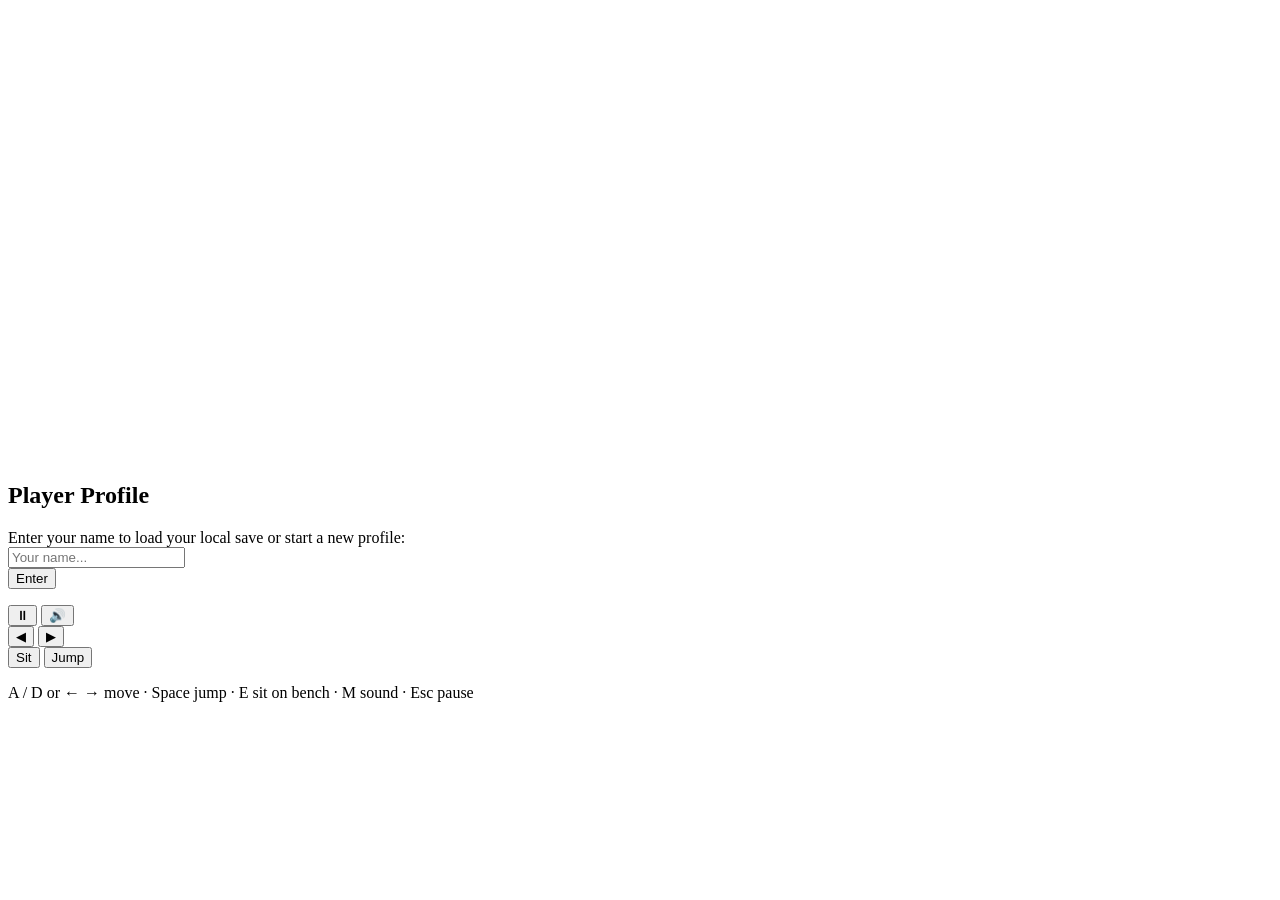
==== commit f919932d: "Update index.html clean" ====
--- a/index.html
+++ b/index.html
@@ -1,627 +1,114 @@
 <!DOCTYPE html>
-<html lang="en"><head><meta charset="utf-8">
-<meta name="viewport" content="width=device-width, initial-scale=1, maximum-scale=1, user-scalable=no, viewport-fit=cover">
-<title>Monica Hop</title>
-<style>
-:root{--bg:#efe4ff;--ink:#2c1f4a;--card:#fffafd;--accent:#9b5de5;--btn:#6a3fc4;--btnink:#fff;box-sizing:border-box}
-@media (prefers-color-scheme:dark){:root:not([data-theme="light"]){--bg:#120c24;--ink:#f1e8ff;--card:#241a42;--accent:#c98ae6;--btn:#c98ae6;--btnink:#120c24}}
-:root[data-theme="dark"]{--bg:#120c24;--ink:#f1e8ff;--card:#241a42;--accent:#c98ae6;--btn:#c98ae6;--btnink:#120c24}
-*{box-sizing:border-box;-webkit-tap-highlight-color:transparent}
-html{height:100%;overscroll-behavior:none}
-body{margin:0;height:100vh;height:100dvh;overflow:hidden;overscroll-behavior:none;background:var(--bg);color:var(--ink);font-family:"Trebuchet MS","Segoe UI",Verdana,sans-serif;display:flex;flex-direction:column;align-items:center;justify-content:center;gap:6px;padding:env(safe-area-inset-top,0px) env(safe-area-inset-right,0px) env(safe-area-inset-bottom,0px) env(safe-area-inset-left,0px)}
-[hidden]{display:none!important}
-#wrap{position:relative;flex:none;font-size:16px;touch-action:manipulation;-webkit-user-select:none;user-select:none}
-canvas{width:100%;height:100%;display:block;border-radius:1.2em;touch-action:none;box-shadow:0 0 28px rgba(155,93,229,.45)}
-body.mobile canvas{border-radius:0;box-shadow:none}
-.ov{position:absolute;left:0;right:0;display:flex;justify-content:center}
-button{font:inherit;font-weight:700;background:var(--btn);color:var(--btnink);border:0;border-radius:999px;padding:.6em 1.3em;cursor:pointer}
-button:focus-visible,input:focus-visible{outline:3px solid var(--accent);outline-offset:2px}
-#title{bottom:5%;flex-wrap:wrap;align-items:center;gap:.6em;padding:0 3%}
-#title button{min-width:8em;box-shadow:0 0 16px var(--accent)}
-body.mobile #title button{min-width:0}
-#dlg{left:3%;right:3%;bottom:4%;background:var(--card);border:2px solid var(--accent);border-radius:1em;padding:.6em 1em;cursor:pointer;display:block;box-shadow:0 0 18px rgba(155,93,229,.5)}
-#who{font-weight:800;color:var(--accent);margin-bottom:.1em}
-#dlg small{opacity:.6;font-size:.8em}
-.card{left:5%;right:5%;bottom:3%;background:var(--card);border:2px solid var(--accent);border-radius:1.1em;padding:.6em 1em;display:block;text-align:center;box-shadow:0 0 22px rgba(155,93,229,.55)}
-#bq{font-size:2em;font-weight:800;margin:.1em 0}
-#ans{font:inherit;font-size:1.15em;padding:.4em .6em;border-radius:.7em;border:2px solid var(--accent);background:transparent;color:var(--ink);width:min(60%,14em)}
-#bmsg{min-height:1.3em;margin:.35em 0 0}
-#bhint{font-size:.8em;opacity:.8}
-#qk{display:flex;gap:.35em;justify-content:center;flex-wrap:wrap;margin:.5em 0 0}
-#qk button{padding:.45em 0;flex:1 1 0;min-width:2em;max-width:3em}
-body.mobile #qk{flex-wrap:nowrap}
-body.mobile #bhint{display:none}
-#end{top:12%;bottom:auto}
-#pauseOv{top:52%;bottom:auto;gap:.7em;z-index:10}
-#pauseOv button{min-width:9em;box-shadow:0 0 16px var(--accent)}
-#pauseOv .sec{background:var(--card);color:var(--ink);border:2px solid var(--accent)}
-#shop{top:3%;bottom:auto;max-height:94%;overflow:auto;text-align:left;touch-action:pan-y}
-.row{display:flex;justify-content:space-between;align-items:center;gap:.5em;padding:.3em 0;border-bottom:1px solid rgba(155,93,229,.25)}
-.row small{opacity:.75}
-#shopS{top:22%;left:auto;right:3%;width:auto}
-#touch{position:absolute;inset:0;pointer-events:none;z-index:5}
-#touch button{pointer-events:auto;touch-action:none;user-select:none;-webkit-user-select:none}
-.tt{position:absolute;top:10%;right:1.5%;display:flex;gap:.4em}
-.tt button{padding:.3em .7em;opacity:.85}
-.ctl{display:none;position:absolute;bottom:4%;gap:.8em;align-items:flex-end}
-.cl{left:2%}.cr{right:2%}
-.cb{border-radius:50%;padding:0;opacity:.8;font-size:1.1em}
-body.mobile #wrap[data-s=play] .ctl,body.mobile #wrap[data-s=sit] .ctl{display:flex}
-#wrap[data-s=battle] .tt,#wrap[data-s=shop] .tt,#wrap[data-s=end] .tt,#wrap[data-s=title] .tt{display:none}
-#hint{margin:0;font-size:14px;text-align:center;opacity:.8}
-body.mobile #hint{display:none}
-#rotate{position:fixed;inset:0;z-index:55;background:var(--bg);display:flex;flex-direction:column;align-items:center;justify-content:center;gap:14px;padding:16px;text-align:center}
-#rotate p{margin:0;max-width:34em}
-#bl{display:none}
-body.mobile #battle{display:grid;grid-template-columns:7.2em 1fr;gap:.7em;padding:.55em .7em;align-items:stretch;text-align:left}
-body.mobile #bl{display:flex}
-body.mobile #go{flex:1;width:100%;font-size:1.7em;border-radius:.8em;line-height:1.1;padding:.2em;box-shadow:0 0 18px var(--accent)}
-body.mobile #btaunt{display:none}
-body.mobile #qrow{display:flex;align-items:center;gap:.6em}
-body.mobile #bq{flex:1;font-size:1.3em;margin:0;text-align:left}
-body.mobile #arow{flex:0 0 42%}
-body.mobile #ans{width:100%;font-size:1.25em}
-body.mobile #qk{display:grid;grid-template-columns:repeat(10,1fr);gap:.3em;margin:.45em 0 0}
-body.mobile #qk button{padding:.6em 0;max-width:none;min-width:0;font-size:1.15em}
-body.mobile #qk button:last-child{grid-column:span 4}
-body.mobile #bmsg{font-size:.85em;margin:.3em 0 0;min-height:1.2em;text-align:center}
-body.mobile #title button{font-size:1.15em;padding:.6em 1.2em}
-body.mobile .tt button{padding:.45em .9em;font-size:1.15em}
-.cb{width:6em;height:6em}
-.cr .cb:last-child{width:7.2em;height:7.2em;font-size:1.2em}
-</style></head><body>
-<div id="wrap">
-<canvas id="c" width="800" height="450" aria-label="Monica Hop game"></canvas>
-<div id="title" class="ov"><button id="new">New Game</button><button id="cont" hidden>Continue</button><button id="shopT">Shop</button><button id="devT">Device</button></div>
-<div id="pauseOv" class="ov" hidden><button id="resumeBtn">Resume</button><button id="menuBtn" class="sec">Return to Menu</button></div>
-<button id="shopS" class="ov" hidden>Open shop (S)</button>
-<div id="dlg" class="ov" hidden><div id="who"></div><div id="txt"></div><small>Tap or press Enter</small></div>
-<div id="battle" class="ov card" hidden>
-<div id="bl"></div>
-<div id="br">
-<div id="btaunt"></div>
-<div id="qrow"><div id="bq"></div><div id="arow"><input id="ans" autocomplete="off" autocapitalize="off" spellcheck="false" placeholder="y′ = ?"> <button id="go">Cast</button></div></div>
-<div id="qk"></div>
-<p id="bmsg"></p>
-<small id="bhint"></small>
-</div>
-</div>
-<div id="shop" class="ov card" hidden></div>
-<div id="end" class="ov card" hidden><h2 style="margin:0 0 6px">The magic is restored!</h2><p id="endtxt"></p><button id="again">Back to title</button></div>
-<div id="touch">
-<div class="tt"><button data-k="pause" aria-label="Pause">⏸</button><button data-k="mute" aria-label="Sound on or off">🔊</button></div>
-<div class="ctl cl"><button class="cb" data-k="left" aria-label="Left">◀</button><button class="cb" data-k="right" aria-label="Right">▶</button></div>
-<div class="ctl cr"><button class="cb" data-k="act" aria-label="Sit on bench">Sit</button><button class="cb" data-k="jump">Jump</button></div>
-</div>
-</div>
-<p id="hint">A / D or ← → move · Space jump · E sit on bench · M sound · Esc pause</p>
-<div id="rotate" hidden><div style="font-size:64px">📱↻</div><p><b>Please turn your phone sideways</b></p><p>Monica Hop is made for a wide screen, so landscape keeps everything the right size.</p><button id="rotok">Play anyway</button></div>
-<script>
-const $=id=>document.getElementById(id);
-let K=1;const wrap=$("wrap");
-const C=$("c"),X=C.getContext("2d");
-const GY=370,LW=3300,EX=620,SUP=["","","²","³","⁴","⁵"],FONT="Trebuchet MS,sans-serif";
-let S="title",cam=0,tt=0,paused=false,idle=Date.now(),flash=0,lastB=100,WI=0,sitT=0,titleT=0,introOn=false,sitB=null,shopFrom="title",shopVis=false,invuln=0;
-let save={};try{save=JSON.parse(localStorage.getItem("monicaHop"))||{}}catch(e){}
-function store(){try{localStorage.setItem("monicaHop",JSON.stringify(save))}catch(e){}}
-const P={max:3,hp:3,coins:0,w:28,h:40,air:0,jp:0},keys={left:0,right:0,jump:0};
-let fx=[],ice=[],plats=[],coins=[],enemies=[],benches=[],trig=[],parts=[],B=null,Q=[],after=null,seen=new Set();
-const pick=a=>a[Math.floor(Math.random()*a.length)],rnd=(a,b)=>a+Math.floor(Math.random()*(b-a+1));
-const FF=Array.from({length:34},(_,i)=>({x:(i*97)%800,y:60+(i*53)%300,p:i}));
+<html lang="en">
+<head>
+  <meta charset="utf-8">
+  <meta name="viewport" content="width=device-width, initial-scale=1, maximum-scale=1, user-scalable=no, viewport-fit=cover">
+  <title>Monica Hop</title>
+  <link rel="stylesheet" href="style.css">
+</head>
+<body>
+  <div id="wrap">
+    <canvas id="c" width="800" height="450" aria-label="Monica Hop game"></canvas>
 
-const CK={c0:{n:"Starlight Cloak",p:0,c:"#5b3aa8",t:"#ffd27a",sc:"#c9a7ff",sp:"star",d:"Purple star bolts."},
-c1:{n:"Ember Cloak",p:40,c:"#c4381f",t:"#ffb04d",sc:"#ff8a2a",sp:"fire",d:"Fire spells. Leaves glowing lava dust and embers when you walk, and fire bombs when you fly."},
-c2:{n:"Frost Cloak",p:60,c:"#3d8fd6",t:"#e6f6ff",sc:"#9fe7ff",sp:"ice",d:"Ice spells. Freezes the ground you walk on and leaves glittering ice mist when you fly."},
-c3:{n:"Cloud Cloak",p:90,c:"#e8f1ff",t:"#9fc4ff",sc:"#dff0ff",sp:"wind",ab:"float",d:"Hold Jump in the air to float. Wind spells."},
-c4:{n:"Wing Cloak",p:140,c:"#ffe9a8",t:"#ffffff",sc:"#fff6b0",sp:"light",ab:"wings",d:"Grows wings: flap twice in the air. Light spells."}};
-const BK={b0:{n:"Classic Spellbook",p:0,c:"#e0577b"},b1:{n:"Golden Tome",p:30,c:"#e8b923"},b2:{n:"Galaxy Tome",p:50,c:"#4b2aa8"},b3:{n:"Rainbow Tome",p:70,c:"rainbow"}};
-const cur=()=>CK[save.cloak]||CK.c0;
+    <div id="profBadge" hidden>
+      <div id="profName">Player</div>
+      <div id="profCoins">● 0 coins</div>
+      <button id="exitAcc" type="button">Exit Account</button>
+    </div>
 
-const NM={lady:"Grumpy Ladybug",rock:"Pebble Punk",mush:"Bouncy Mushroom",bee:"Buzzbee"};
-const TA={lady:"You shall not pass! Answer my question, bunny!",rock:"Rumble rumble! Solve it or get crushed!",mush:"Boing! Answer before I devour you!",bee:"Bzzzz! Too slow, bunny!"};
-const W=[
-{n:"Enchanted Forest",sky:["#cdeedd","#f6d9ee"],hill:["#a9dcc0","#8ccfae"],tr:"#6fb98f",gr:"#7ccf86",gd:"#5aa874",pb:"#8a5e3a",gl:"#ff9ad5",dark:0,deco:"mush",top:"c",pool:["lady","rock"],mt:[0,0],
- out:"The Beetle Guardian is calm again. A portal opens to the Sky Ruins.",in:[],
- boss:{n:"Forest Beetle Guardian",k:"beetle",t:2,hp:5,ey:-52,ec:"#fff27a",taunt:"Nobody crosses my forest alive!",win:[["Monica","I beat a beetle with calculus. Add that to my résumé."]]}},
-{n:"Sky Ruins",sky:["#7fb8ff","#fbe3d0"],hill:["#cfd9f2","#b6c3e6"],tr:"#a9b5d6",gr:"#c6c2d9",gd:"#9a96b8",pb:"#8e89a8",gl:"#9fe7ff",dark:.12,deco:"crystal",top:"p",pool:["rock","bee"],mt:[0,1],
- out:"The Golem crumbles into pebbles. The next portal hums.",in:[["Spellbook","Sky Ruins. Mind the drop."],["Monica","Why does everything float here?"]],
- boss:{n:"Cloudstone Golem",k:"golem",t:2,hp:5,ey:-150,ec:"#ff3a3a",taunt:"Stone does not forget. Answer me!",win:[["Monica","Rocks again. Why is it always rocks?"]]}},
-{n:"Dreamy Meadows",sky:["#ffc9e6","#cdb8ff"],hill:["#f0b6e8","#d6a3f0"],tr:"#e48fd0",gr:"#b7e27c",gd:"#8fc45a",pb:"#c9894f",gl:"#ffe27a",dark:.1,deco:"flower",top:"c",pool:["bee","mush"],mt:[1,1],
- out:"The Bloom wilts into petals. Beyond it, the lake glows.",in:[["Spellbook","Dreamy Meadows. Pretty flowers, ugly teeth."],["Monica","So pretty. So suspicious."]],
- boss:{n:"Grumpy Bloom",k:"bloom",t:3,hp:6,ey:-140,ec:"#fff",taunt:"I woke up hungry. Solve it or be lunch!",win:[["Monica","We have a lot in common, flower. Rude."]]}},
-{n:"Moonlit Lake",sky:["#0d1745","#2a3d8f"],hill:["#1d2f73","#162456"],tr:"#10205a",gr:"#2a5fa0",gd:"#1a3a70",pb:"#32508f",gl:"#7de3ff",dark:.55,deco:"lily",top:"p",pool:["mush","rock"],mt:[1,1],
- out:"The Spirit sinks into the water. One last portal remains.",in:[["Spellbook","Moonlit Lake. Something old lives in the water."],["Monica","It’s dark. I don’t love dark."]],
- boss:{n:"Moonwater Spirit",k:"spirit",t:4,hp:7,ey:-95,ec:"#7de3ff",taunt:"The chain runs deep, little bunny.",win:[["Spellbook","Chain rule mastered."],["Monica","I felt that one in my soul."]]}},
-{n:"Forgotten Library",sky:["#170c2e","#3b1f5e"],hill:["#2a1748","#1f1038"],tr:"#241243",gr:"#4b3566",gd:"#35244d",pb:"#5a3d78",gl:"#ffd27a",dark:.65,deco:"book",top:"p",pool:["bee","rock","mush","lady"],mt:[1,1],
- out:"",in:[["Spellbook","The Forgotten Library. The lost magic is here."],["Monica","Please don’t let there be a quiz."],["Spellbook","There is always a quiz."]],
- boss:{n:"Ancient Owl Scholar",k:"owl",t:5,hp:8,ey:-132,ec:"#ff9a1a",taunt:"Show me everything you have learned.",win:[]}}];
-const HINT=["Bring the power down, then subtract one. Type powers like x^2.","Bring the power down, then subtract one. Type powers like x^2.","Differentiate each term. The derivative of a constant is 0.","Chain rule: n(inner)^(n−1) times the derivative of the inner part.","Mix it all: add up the derivative of each part.","Product rule: first′ × second + first × second′. Or the chain rule with an x² inside."];
-const TRIG=[
-{x:0,lines:[["Monica","Ugh… where am I?"],["Spellbook","The Enchanted Forest. Move with A and D or the arrow keys. Jump with Space."],["Monica","Try moving! Unless you plan to stay here forever."]]},
-{x:680,lines:[["Spellbook","Your magic runs on derivatives. The derivative of a constant is zero."],["Monica","So y = 10000 gives y′ = 0? I could’ve done that in my sleep."],["Spellbook","Powers: y = x² gives y′ = 2x. Bring the power down, then subtract one."]]},
-{x:2450,lines:[["Spellbook","A bench lies ahead, the only one in this world. Press E to sit: it heals you, saves your progress and opens the shop."],["Monica","Finally. A chair. My kingdom needs more chairs."],["Spellbook","A guardian waits beyond it. Its questions are much harder than the little monsters’."]],last:1}];
+    <div id="loginBox" class="ov card">
+      <h2>Player Profile</h2>
+      <p style="margin:0">Enter your name to load your local save or start a new profile:</p>
+      <input id="nameIn" maxlength="18" autocomplete="off" placeholder="Your name...">
+      <div id="loginStep1" class="btns">
+        <button id="loginGo" type="button">Enter</button>
+      </div>
+      <p id="loginMsg"></p>
+      <div id="loginStep2" class="btns" hidden>
+        <button id="createAcc" type="button">Create & Start</button>
+        <button id="cancelAcc" type="button" class="sec">Change Name</button>
+      </div>
+    </div>
 
-/* ---------- sound ---------- */
-let AC=null,mg=null,mute=false,mi=0;
-function sfxInit(){
- if(!AC){try{AC=new(window.AudioContext||window.webkitAudioContext)();mg=AC.createGain();mg.gain.value=.4;mg.connect(AC.destination);mstep()}catch(e){AC=null}}
- if(AC&&AC.state=="suspended")AC.resume();
-}
-function tone(f,d,type,v,when,f2){
- if(!AC||mute)return;const t=AC.currentTime+(when||0),o=AC.createOscillator(),g=AC.createGain();
- o.type=type||"sine";o.frequency.setValueAtTime(f,t);if(f2)o.frequency.exponentialRampToValueAtTime(f2,t+d);
- g.gain.setValueAtTime(v||.2,t);g.gain.exponentialRampToValueAtTime(.001,t+d);o.connect(g);g.connect(mg);o.start(t);o.stop(t+d+.05)}
-function hiss(d,v){if(!AC||mute)return;const n=Math.floor(AC.sampleRate*d),b=AC.createBuffer(1,n,AC.sampleRate),a=b.getChannelData(0);for(let i=0;i<n;i++)a[i]=(Math.random()*2-1)*(1-i/n);const s=AC.createBufferSource(),g=AC.createGain();g.gain.value=v;s.buffer=b;s.connect(g);g.connect(mg);s.start()}
-const SFX={
- jump:()=>tone(280,.16,"square",.1,0,720),
- coin:()=>{tone(988,.07,"square",.1);tone(1319,.14,"square",.1,.07)},
- bad:()=>{tone(160,.35,"sawtooth",.2,0,60);hiss(.15,.15)},
- cast:()=>{tone(300,.4,"sawtooth",.1,0,1400);tone(600,.4,"triangle",.1,0,2000)},
- hit:()=>{hiss(.2,.3);tone(120,.25,"sine",.3,0,40)},
- win:()=>{hiss(.35,.3);tone(90,.5,"sine",.35,0,30);[523,659,784,1047,1319].forEach((f,i)=>tone(f,.3,"triangle",.22,.2+i*.1))},
- heal:()=>[523,659,784,1047,1319].forEach((f,i)=>tone(f,.5,"sine",.2,i*.12)),
- die:()=>[392,330,262,196].forEach((f,i)=>tone(f,.3,"triangle",.25,i*.18)),
- blip:()=>tone(660+Math.random()*120,.05,"square",.06),
- alert:()=>{tone(110,.3,"sawtooth",.2,0,70);tone(220,.18,"sawtooth",.15,.2)},
- portal:()=>{hiss(.8,.12);tone(200,.9,"sine",.25,0,1200)},
- boom:()=>{hiss(.12,.12);tone(90,.2,"sine",.18,0,40)}};
-const MU=[[60,[0,2,4,7,9],330,"triangle"],[62,[0,2,4,6,7,9],300,"sine"],[65,[0,2,4,7,9],280,"triangle"],[57,[0,3,5,7,10],400,"sine"],[55,[0,2,3,5,7,8,11],370,"sine"]];
-const mtof=m=>440*2**((m-69)/12);
-function mstep(){
- let m=MU[WI],boss=S=="battle"&&B&&B.e.boss;
- if(S=="title"||introOn||S=="shop")m=MU[3];
- let [r,sc,tm,ty]=m;
- if(boss){r-=12;sc=[0,3,5,6,7,10];tm=210;ty="sawtooth"}
- if(!mute&&AC&&AC.state=="running"){
-  const i=mi++;
-  if(i%4==0)tone(mtof(r-12+sc[(i>>2)%sc.length]),tm/250,boss?"square":"sine",boss?.1:.16);
-  if(boss||Math.random()<.6)tone(mtof(r+sc[Math.floor(Math.random()*sc.length)]+(Math.random()<.3?12:0)),boss?.18:.55,ty,boss?.06:.09);
-  if(boss&&i%2==0)tone(60,.12,"sine",.2,0,35);
- }
- setTimeout(mstep,tm);
-}
+    <div id="title" class="ov" hidden>
+      <button id="new">New Game</button>
+      <button id="cont" hidden>Continue</button>
+      <button id="shopT">Shop</button>
+      <button id="devT">Device</button>
+    </div>
 
-/* ---------- world ---------- */
-function setPause(v){
- paused=v;
- $("pauseOv").hidden=!paused;
- if(paused)keys.left=keys.right=keys.jump=0;
-}
-function goMenu(){
- if(B&&B.tm)clearTimeout(B.tm);
- B=null;Q=[];after=null;introOn=false;setPause(false);
- $("dlg").hidden=true;$("battle").hidden=true;$("shop").hidden=true;$("end").hidden=true;$("shopS").hidden=true;
- $("title").hidden=false;$("cont").hidden=save.bx==null;
- S="title";cam=0;idle=Date.now();
-}
-function load(wi,fs){
- WI=wi;const w=W[wi];P.x=fs&&save.bx!=null?save.bx:280;P.y=GY-40;P.vx=P.vy=0;P.on=false;P.face=1;lastB=P.x;invuln=0;
- plats=[600,1100,1600,2050,2420].map(x=>({x:x+rnd(-60,60),y:rnd(265,305),w:rnd(115,170)}));
- benches=[{x:2760}];
- coins=[];for(let i=0;i<32;i++)if(Math.random()<.75)coins.push({x:250+i*92+rnd(-10,10),y:GY-26-(Math.random()<.25?60:0)});
- plats.forEach(p=>{for(let k=0;k<3;k++)coins.push({x:p.x+20+k*35,y:p.y-24})});
- const n=rnd(2,3),xs=[900,1650,2300].slice(0,n).map(x=>x+rnd(-80,120));
- enemies=xs.map(x=>{const k=pick(w.pool);return{x,k,t:rnd(w.mt[0],w.mt[1]),q:3,n:NM[k],taunt:TA[k],ph:Math.random()*6}});
- enemies.push({x:3000,boss:1,q:w.boss.hp,ph:0,...w.boss});
- const cont=fs&&save.bx!=null;
- enemies.forEach(e=>e.dead=e.boss?!!(fs&&save.bd):!!cont);
- trig=(wi==0?TRIG:[{x:0,lines:w.in}]).map(t=>({...t,done:(wi==0&&!!save.tut)||(fs&&t.x<P.x)}));
- cam=Math.max(0,Math.min(LW-800,P.x-300));parts=[];fx=[];ice=[];titleT=fs?0:180;
-}
-function begin(fs){P.hp=P.max=3;P.coins=save.coins||0;seen.clear();$("title").hidden=true;S="play";setPause(false);keys.left=keys.right=keys.jump=0;load(fs?save.w||0:0,fs)}
-$("new").onclick=()=>{save={tut:save.tut,own:save.own,cloak:save.cloak,skin:save.skin,coins:save.coins};store();$("title").hidden=true;introOn=true;
- say([["Spellbook","Long ago, one Heart Crystal kept the magic of every world alive."],["Spellbook","Now it is fading. Five guardians have awakened, and the lights are going out."],["Monica","Ugh. And I suppose that’s my problem?"],["Spellbook","Your magic runs on mathematics, Monica. You are the only one who can fix it."],["Monica","I hate that sentence."]],()=>{introOn=false;begin(false)})};
-$("cont").onclick=()=>begin(true);
-$("shopT").onclick=()=>{P.coins=save.coins||0;openShop("title")};
-$("shopS").onclick=()=>openShop("sit");
-$("again").onclick=()=>{$("end").hidden=true;goMenu()};
-$("resumeBtn").onclick=()=>setPause(false);
-$("menuBtn").onclick=goMenu;
-$("cont").hidden=save.bx==null;
+    <div id="pauseOv" class="ov" hidden>
+      <button id="resumeBtn">Resume</button>
+      <button id="menuBtn" class="sec">Return to Menu</button>
+    </div>
 
-function say(lines,cb){Q=lines.slice();after=cb||null;S="dlg";keys.left=keys.right=keys.jump=0;next()}
-function next(){
- if(!Q.length){$("dlg").hidden=true;S="play";if(after){const a=after;after=null;a()}return}
- const l=Q.shift();SFX.blip();$("dlg").hidden=false;$("who").textContent=l[0];$("txt").textContent=l[1];
-}
-$("dlg").onclick=next;
+    <div id="askFight" class="ov card" hidden>
+      <h3 id="askTitle" style="margin:0 0 6px;color:var(--accent)">Monster Encounter</h3>
+      <p style="margin:0">Fight monster to earn knowledge and more coins at the same time?</p>
+      <div class="btns">
+        <button id="fightYes">Yes, Fight!</button>
+        <button id="fightNo" class="sec">No, Keep Farming</button>
+      </div>
+    </div>
 
-/* ---------- shop ---------- */
-function openShop(from){shopFrom=from;S="shop";$("title").hidden=true;$("shop").hidden=false;renderShop()}
-function closeShop(){$("shop").hidden=true;if(shopFrom=="title"){S="title";$("title").hidden=false}else S="sit"}
-function renderShop(msg){
- const own=save.own||["c0","b0"];let h='<h3 style="margin:0 0 4px">Shop</h3><div>● '+P.coins+' coins</div>';
- const rows=(T,eq,lab)=>{h+='<h4 style="margin:10px 0 4px">'+lab+'</h4>';for(const id in T){const i=T[id],o=own.includes(id);h+='<div class="row"><span><b>'+i.n+'</b>'+(i.d?'<br><small>'+i.d+'</small>':'')+'</span><button data-id="'+id+'">'+(eq==id?'Equipped':o?'Equip':i.p+' coins')+'</button></div>'}};
- rows(CK,save.cloak||"c0","Cloaks");rows(BK,save.skin||"b0","Spellbook skins");
- h+='<p>'+(msg||'')+'</p><button id="sclose">Close</button>';$("shop").innerHTML=h;
- $("shop").querySelectorAll("[data-id]").forEach(b=>b.onclick=()=>buy(b.dataset.id));$("sclose").onclick=closeShop;
-}
-function buy(id){
- const T=id[0]=="c"?CK:BK,i=T[id];save.own=save.own||["c0","b0"];
- if(!save.own.includes(id)){if(P.coins<i.p){SFX.bad();renderShop("Not enough coins.");return}P.coins-=i.p;save.own.push(id);SFX.heal()}
- if(id[0]=="c")save.cloak=id;else save.skin=id;save.coins=P.coins;store();renderShop();
-}
+    <button id="shopS" class="ov" hidden>Open shop (S)</button>
 
-/* ---------- math ---------- */
-const term=(a,n)=>(a==1?"":a)+"x"+SUP[n];
-function gen0(t){
- if(t==0){const r=Math.random();if(r<.4){const c=rnd(2,99999);return{d:"y = "+c,f:()=>0}}if(r<.7){const a=rnd(2,15);return{d:"y = "+a+"x",f:()=>a}}const a=rnd(1,9);return{d:"y = "+term(a,2),f:x=>2*a*x}}
- if(t==1){const a=rnd(1,9),n=rnd(2,5);return{d:"y = "+term(a,n),f:x=>a*n*x**(n-1)}}
- if(t==2){const a=rnd(1,6),n=rnd(2,4),b=rnd(2,9),c=rnd(2,50),k=Math.random()<.5;return{d:"y = "+term(a,n)+" + "+b+"x"+(k?" + "+c:""),f:x=>a*n*x**(n-1)+b}}
- if(t==3){const m=rnd(2,5),c=rnd(1,9),k=rnd(2,4),a=Math.random()<.5?rnd(2,5):1;return{d:"y = "+(a>1?a:"")+"("+m+"x + "+c+")"+SUP[k],f:x=>a*k*m*(m*x+c)**(k-1)}}
- if(t==4){const p=gen0(2),q=gen0(3);return{d:p.d+" + "+q.d.slice(4),f:x=>p.f(x)+q.f(x)}}
- const r=Math.random();
- if(r<.34){const a=rnd(1,5),b=rnd(1,9),c=rnd(2,6),d=rnd(1,9);return{d:"y = ("+a+"x + "+b+")("+c+"x + "+d+")",f:x=>a*(c*x+d)+c*(a*x+b)}}
- if(r<.68){const m=rnd(1,3),c=rnd(1,9),k=rnd(2,3);return{d:"y = ("+(m>1?m:"")+"x² + "+c+")"+SUP[k],f:x=>k*2*m*x*(m*x*x+c)**(k-1)}}
- const p=gen0(2),q=gen0(3);return{d:p.d+" + "+q.d.slice(4),f:x=>p.f(x)+q.f(x)}
-}
-function gen(t){let q;for(let i=0;i<30;i++){q=gen0(t);if(!seen.has(q.d))break}seen.add(q.d);return q}
-function ok(s,f){
- s=s.toLowerCase().replace(/\s+/g,"").replace(/^(y′|y'|dy\/dx|f′\(x\)|f'\(x\))=/,"").replace(/²/g,"^2").replace(/³/g,"^3").replace(/⁴/g,"^4").replace(/⁵/g,"^5");
- if(!s||!/^[0-9x+\-*\/^().]+$/.test(s))return false;
- s=s.replace(/(\d|\))(x|\()/g,"$1*$2").replace(/\^/g,"**");
- try{const g=new Function("x","return "+s);return[-2,.5,1,3].every(v=>Math.abs(g(v)-f(v))<1e-6*Math.max(1,Math.abs(f(v))))}catch(e){return false}
-}
-function ask(keep){
- B.q=gen(B.e.t);$("bq").textContent=B.q.d;$("ans").value="";
- if(!keep)$("bmsg").textContent="";
- clearTimeout(B.tm);B.tm=setTimeout(()=>{$("bmsg").textContent="Monica: “Are you solving it or writing a whole research paper?”"},25000);
- setTimeout(()=>$("ans").focus(),30);
-}
-function startBattle(e){
- S="battle";keys.left=keys.right=keys.jump=0;B={e,left:e.q,strikes:3,age:0,lunge:0,cast:null};parts=[];SFX.alert();
- $("battle").hidden=false;$("btaunt").textContent=e.n+": “"+e.taunt+"”";$("bhint").textContent=HINT[e.t];ask();
-}
-function submit(){
- if(S!="battle"||B.cast)return;
- if(ok($("ans").value,B.q.f)){
-  clearTimeout(B.tm);B.cast={t:0,fin:B.left<=1};SFX.cast();
-  const m=pick(["HA! See? I knew you could do it!","Easy. Take that!","Magic never fails me!"]);$("bmsg").textContent="Monica: “"+m+"”";
- }else{
-  B.strikes--;flash=14;B.lunge=22;SFX.bad();
-  if(B.strikes<=0){
-   clearTimeout(B.tm);
-   loseFight();
-   return;
-  }
-  const m=pick(["Oh. Well… that was embarrassing.","Ouch! Try again!","Hey! Focus!"]);
-  $("bmsg").textContent="Monica: “"+m+"” ("+B.strikes+" tries left)";
-  $("ans").select();
- }
-}
-function loseFight(){
- $("battle").hidden=true;
- P.hp--;
- invuln=120;
- if(P.hp<=0){
-  die();
-  return;
- }
- SFX.bad();
- say([["Monica","Ow! That hurt… I lost a heart, but I'm not giving up!"],["Spellbook","You have "+P.hp+" heart"+(P.hp==1?"":"s")+" left. Keep moving!"]]);
-}
-function winFight(){
- const e=B.e;e.dead=true;P.coins+=e.boss?25:5;$("battle").hidden=true;
- say(e.win&&e.win.length?e.win:[["Monica",e.k=="lady"?"I just defeated a bug with a math problem. I need a vacation.":pick(["Easy.","That’s one less monster.","Next!"])]]);
-}
-function die(){
- SFX.die();
- say([["Monica","I’m out of hearts… I need a break."],["Spellbook","Returning you to your last bench, or the start. Sit on a bench to heal."]],()=>{P.x=lastB;P.y=GY-40;P.vy=0;P.hp=P.max;invuln=0;cam=Math.max(0,Math.min(LW-800,P.x-300))});
-}
-$("go").onclick=submit;
-$("ans").addEventListener("keydown",e=>{if(e.key=="Enter"){e.preventDefault();submit()}});
-["1","2","3","4","5","6","7","8","9","0","x","^","(",")","+","-","⌫"].forEach(t=>{const b=document.createElement("button");b.textContent=t;b.type="button";b.onpointerdown=e=>{e.preventDefault();const a=$("ans");a.value=t=="⌫"?a.value.slice(0,-1):a.value+t};$("qk").appendChild(b)});
+    <div id="dlg" class="ov" hidden>
+      <div id="who"></div>
+      <div id="txt"></div>
+      <small>Tap or press Enter</small>
+    </div>
 
-/* ---------- input ---------- */
-const KM={ArrowLeft:"left",a:"left",A:"left",ArrowRight:"right",d:"right",D:"right",ArrowUp:"jump",w:"jump",W:"jump"," ":"jump"};
-addEventListener("keydown",e=>{
- idle=Date.now();sfxInit();if(S=="battle")return;
- if(S=="shop"){if(e.key=="Escape")closeShop();return}
- if(e.key=="Escape"&&(S=="play"||S=="sit")){setPause(!paused);return}
- if(paused)return;
- if(S=="dlg"){if(["Enter"," ","e","E"].includes(e.key)){e.preventDefault();next()}return}
- if(S=="sit"){if((e.key=="s"||e.key=="S")&&sitT>=50){openShop("sit");return}if(e.key=="e"||e.key=="E"||KM[e.key]){e.preventDefault();stand()}return}
- if(e.key=="m"||e.key=="M"){mute=!mute;return}
- if(KM[e.key]){keys[KM[e.key]]=1;e.preventDefault()}
- if(e.key=="e"||e.key=="E")act();
-});
-addEventListener("keyup",e=>{if(KM[e.key])keys[KM[e.key]]=0});
-addEventListener("pointerdown",()=>{idle=Date.now();sfxInit()});
-document.querySelectorAll("#touch [data-k]").forEach(b=>{
- const k=b.dataset.k;
- b.addEventListener("pointerdown",e=>{e.preventDefault();
-  if(k=="mute"){mute=!mute;b.textContent=mute?"🔇":"🔊";return}
-  if(k=="pause"){if(S=="play"||S=="sit")setPause(!paused);return}
-  if(paused||S=="shop"||S=="battle")return;
-  if(S=="dlg"){next();return}
-  if(S=="sit"){stand();return}
-  if(k=="act")act();else keys[k]=1});
- ["pointerup","pointerleave","pointercancel"].forEach(ev=>b.addEventListener(ev,()=>{if(keys[k]!==undefined)keys[k]=0}));
-});
-function act(){
- if(S!="play"||paused)return;
- for(const b of benches)if(Math.abs(P.x+14-b.x-26)<60){S="sit";sitB=b;P.x=b.x+12;P.y=GY-40;P.vx=0;P.face=1;sitT=0;lastB=b.x;keys.left=keys.right=keys.jump=0;return}
-}
-function stand(){S="play"}
+    <div id="battle" class="ov card" hidden>
+      <div id="bl"></div>
+      <div id="br">
+        <div id="btaunt"></div>
+        <div id="qrow">
+          <div id="bq"></div>
+          <div id="arow">
+            <input id="ans" autocomplete="off" autocapitalize="off" spellcheck="false" placeholder="y′ = ?">
+            <button id="go">Cast</button>
+          </div>
+        </div>
+        <div id="qk"></div>
+        <p id="bmsg"></p>
+        <small id="bhint"></small>
+      </div>
+    </div>
 
-/* ---------- update ---------- */
-function burst(x,y,c){for(let i=0;i<18;i++)parts.push({x,y,vx:(Math.random()-.5)*7,vy:-Math.random()*6,life:45,c})}
-function finish(){
- delete save.bx;delete save.bd;delete save.w;save.tut=1;save.coins=P.coins;store();
- say([["Spellbook","The Heart Crystal blazes with light. The magic is restored."],["Monica","So… am I officially a great wizard now?"],["Spellbook","You have demonstrated considerable mathematical skill."],["Monica","I’ll take that as a yes."],["Monica","Can we go home now? I’m hungry."]],()=>{
-  S="end";$("endtxt").textContent="You defeated all five guardians and kept "+P.coins+" coins. Spend them in the shop and play again: every world is different each time.";$("end").hidden=false});
-}
-function spellPos(t,ex){const p=Math.max(0,Math.min(1,(t-6)/22));return{x:205+(ex-45-205)*p,y:GY-100-Math.sin(p*Math.PI)*45}}
-function bt(){
- B.age++;if(B.lunge>0)B.lunge--;
- const c=B.cast;if(!c)return;c.t++;
- if(c.t>=6&&c.t<28){const p=spellPos(c.t,EX);parts.push({x:p.x,y:p.y,vx:-1+Math.random()*2,vy:Math.random()*2-1,life:22,c:cur().sc})}
- if(c.t==28){B.left--;B.e.shake=16;(c.fin?SFX.win:SFX.hit)();burst(EX-40,GY-95,cur().sc);burst(EX-40,GY-95,"#fff")}
- if(c.t>=(c.fin?80:50)){B.cast=null;if(c.fin)winFight();else ask(1)}
-}
-function update(){
- if(paused)return;
- if(invuln>0)invuln--;
- for(const p of parts){p.x+=p.vx;p.y+=p.vy;p.vy+=.25;p.life--}
- parts=parts.filter(p=>p.life>0);if(flash>0)flash--;
- for(const f of fx){f.x+=f.vx||0;f.y+=f.vy||0;f.vy=(f.vy||0)+(f.g||0);f.r+=f.gr||0;f.life--}fx=fx.filter(f=>f.life>0);for(const q of ice)q.life--;ice=ice.filter(q=>q.life>0);
- for(const e of enemies)if(e.shake>0)e.shake--;
- if(S=="battle"&&B){bt();return}
- if(S=="sit"){sitT++;if(sitT==50){SFX.heal();P.hp=P.max;save.w=WI;save.bx=lastB;save.coins=P.coins;save.bd=enemies[enemies.length-1].dead;store();burst(P.x+14,GY-60,"#ff9ad5");burst(P.x+14,GY-60,"#9ff0c0")}return}
- if(S!="play")return;
- const dir=keys.right-keys.left,ab=cur().ab;
- P.vx=dir*2.4;if(dir)P.face=dir;
- if(keys.jump&&P.on){P.vy=-9.5;P.on=false;SFX.jump()}
- else if(keys.jump&&!P.jp&&!P.on&&ab=="wings"&&P.air>0){P.vy=-8.2;P.air--;SFX.jump();burst(P.x+14,P.y+30,"#fff6b0")}
- P.jp=keys.jump;
- if(ab=="float"&&keys.jump&&!P.on&&P.vy>0.8)P.vy=0.8;
- P.vy+=.42;P.x+=P.vx;P.y+=P.vy;
- P.x=Math.max(10,Math.min(LW-40,P.x));P.on=false;
- if(P.y+P.h>=GY){P.y=GY-P.h;P.vy=0;P.on=true}
- for(const p of plats)if(P.vy>=0&&P.x+P.w>p.x&&P.x<p.x+p.w&&P.y+P.h>=p.y&&P.y+P.h-P.vy<=p.y+4){P.y=p.y-P.h;P.vy=0;P.on=true}
- if(P.on)P.air=2;
- emitFx();
- for(const c of coins)if(!c.got&&Math.abs(P.x+14-c.x)<22&&Math.abs(P.y+20-c.y)<30){c.got=true;P.coins++;SFX.coin()}
- for(const t of trig)if(!t.done&&P.x>=t.x){t.done=true;if(!t.lines.length)continue;say(t.lines,()=>{if(t.last){save.tut=1;store()}});return}
- if(invuln<=0){
-  for(const e of enemies)if(!e.dead&&Math.abs(P.x-e.x)<(e.boss?85:55)&&(e.boss||P.y+P.h>GY-70)){startBattle(e);return}
- }
- if(P.x>3170){
-  if(enemies[enemies.length-1].dead){
-   SFX.portal();
-   if(WI<4)say([["Spellbook",W[WI].out],["Monica","Another portal. I just wanted a nap."]],()=>{save.w=WI+1;delete save.bx;delete save.bd;save.coins=P.coins;store();load(WI+1,false)});
-   else finish();return}
-  P.x=3170}
- cam+=(Math.max(0,Math.min(LW-800,P.x-320))-cam)*.12;
-}
+    <div id="shop" class="ov card" hidden></div>
 
-/* ---------- drawing ---------- */
-function glow(c,b){X.shadowColor=c;X.shadowBlur=b*K}
-function monica(x,y,f,o){
- o=o||{};const ck=cur(),ab=ck.ab,sit=o.sit,mv=S=="play"&&P.on&&Math.abs(P.vx)>.1,air=S=="play"&&!P.on,st=mv?Math.sin(tt/4)*4:0,w=Math.sin(tt/18)*.12,s=o.s||1,c=o.cast||0;
- X.save();if(invuln>0&&Math.floor(invuln/6)%2)X.globalAlpha=.45;X.translate(x+14,y+40);X.scale(f*s,s);
- if(ab=="wings"){glow("#fff6b0",14);X.fillStyle="rgba(255,248,210,.92)";const fl=Math.sin(tt/(air?3:14))*(air?.5:.12);for(const r of[-.9,-.4]){X.save();X.translate(-6,-24);X.rotate(r+fl);X.beginPath();X.ellipse(-18,0,22,7,0,0,7);X.fill();X.restore()}}
- if(ab=="float"&&air&&keys.jump){glow("#fff",12);X.fillStyle="rgba(255,255,255,.85)";for(let i=0;i<3;i++){X.beginPath();X.arc(-12+i*12,7+Math.sin(tt/6+i)*2,8,0,7);X.fill()}}
- const bk=sit?3:6+(mv?7+Math.sin(tt/4)*3:0)+(air?(P.vy>0?11:5):0)+(ab=="float"?5:0),lf=air?(P.vy>0?-Math.min(14,P.vy*2):4):0,k=mv||air?4:1.5,s1=Math.sin(tt/5)*k,s2=Math.sin(tt/5+1.5)*k;
- glow(ck.c,8);X.fillStyle=ck.c;X.beginPath();X.moveTo(4,-26);X.quadraticCurveTo(-6-bk*.5,-16,-12-bk,-3+lf+s1);X.lineTo(-6-bk*.55,3+lf*.6+s2);X.lineTo(-1-bk*.2,-2+s1*.5);X.lineTo(6,-8);X.closePath();X.fill();
- X.strokeStyle=ck.t;X.lineWidth=1.5;X.beginPath();X.moveTo(-12-bk,-3+lf+s1);X.lineTo(-6-bk*.55,3+lf*.6+s2);X.lineTo(-1-bk*.2,-2+s1*.5);X.stroke();
- glow("#b58cff",14);X.fillStyle="#17131f";X.beginPath();X.arc(-15,-8,5,0,7);X.fill();
- [[-4,-.15],[8,.15]].forEach(([ex,r])=>{X.save();X.translate(ex,-40);X.rotate(r+w);X.beginPath();X.ellipse(0,-12,5,15,0,0,7);X.fill();glow("#8a5cff",10);X.fillStyle="#7a4fe0";X.beginPath();X.ellipse(0,-11,2,10,0,0,7);X.fill();glow("#b58cff",14);X.fillStyle="#17131f";X.restore()});
- X.beginPath();X.ellipse(0,-17,10,14,0,0,7);X.fill();X.beginPath();X.arc(2,-34,11,0,7);X.fill();
- const hy=-2+lf*.35+(mv?Math.sin(tt/4)*1.5:0),fw=mv?-Math.sin(tt/4)*2.5:0;
- glow(ck.c,6);X.fillStyle=ck.c;X.beginPath();X.moveTo(-11,-26);X.lineTo(11,-26);X.lineTo(12+fw,hy);X.quadraticCurveTo(6+fw,hy+5,fw,hy);X.quadraticCurveTo(-6+fw,hy+5,-12+fw,hy);X.closePath();X.fill();
- X.strokeStyle="rgba(0,0,0,.35)";X.lineWidth=1.3;X.beginPath();X.moveTo(-2,-24);X.lineTo(5+fw*.7,hy);X.stroke();
- glow(ck.t,6);X.strokeStyle=ck.t;X.lineWidth=1.5;X.beginPath();X.moveTo(-12+fw,hy);X.quadraticCurveTo(-6+fw,hy+5,fw,hy);X.quadraticCurveTo(6+fw,hy+5,12+fw,hy);X.stroke();
- X.fillStyle=ck.c;X.beginPath();X.ellipse(0,-24,13,5,0,0,7);X.fill();X.beginPath();X.ellipse(0,-24,13,5,0,0,7);X.stroke();
- glow("#ff7eb6",8);X.fillStyle="#ff7eb6";
- if(sit){const sw=Math.sin(tt/12)*3;X.lineCap="round";X.strokeStyle="#17131f";X.lineWidth=5;X.beginPath();X.moveTo(-5,-1);X.lineTo(-5+sw,12);X.lineTo(7,-1);X.lineTo(7-sw,12);X.stroke();X.fillStyle="#ff7eb6";X.beginPath();X.ellipse(-3+sw,15,6,3.5,0,0,7);X.ellipse(9-sw,15,6,3.5,0,0,7);X.fill()}
- else{X.beginPath();X.ellipse(-7+st,1,6,3.5,0,0,7);X.ellipse(7-st,1,6,3.5,0,0,7);X.fill();X.fillStyle="#fff";X.fillRect(-12+st,3,10,1.5);X.fillRect(2-st,3,10,1.5)}
- X.lineCap="round";X.strokeStyle="#17131f";X.lineWidth=5;glow("#b58cff",8);
- const hx=9+c*17+(1-c)*5,hyy=-19-c*12+(1-c)*10;
- X.beginPath();X.moveTo(-10,-20);X.lineTo(-13,-10+(mv?Math.sin(tt/4)*2:0));X.stroke();
- X.beginPath();X.moveTo(10,-20);X.lineTo(hx,hyy);X.stroke();
- X.fillStyle="#17131f";X.beginPath();X.arc(-13,-10,3.4,0,7);X.arc(hx,hyy,3.6,0,7);X.fill();
- if(c>0){glow(ck.sc,22);X.fillStyle=ck.sc;X.beginPath();X.arc(hx+3,hyy-3,3+c*5,0,7);X.fill()}
- glow("#7de3ff",12);X.fillStyle="#bff6ff";X.beginPath();X.arc(8,-35,2.7,0,7);X.arc(-1,-35,2.2,0,7);X.fill();
- glow("#ff7eb6",14);X.fillStyle="#ff9ec7";X.beginPath();X.arc(0,-21,3.2,0,7);X.fill();
- X.restore();X.shadowBlur=0;
-}
-function book(x,y){const b=Math.sin(tt/20)*4,k=BK[save.skin]||BK.b0;glow("#ffd27a",12);X.fillStyle=k.c=="rainbow"?"hsl("+(tt*3%360)+",85%,60%)":k.c;X.fillRect(x,y+b,18,13);X.fillStyle="#fff";X.fillRect(x+2,y+b+2,14,2);if(k.c=="#4b2aa8"){X.fillStyle="#fff";X.fillRect(x+12,y+b+7,2,2);X.fillRect(x+4,y+b+9,2,2)}X.shadowBlur=0}
-function bench(x,front,s){
- s=s==null?WI:s;const c=[["#8a5a2b","#4aa85a"],["#b8b4cf","#9fe7ff"],["#fff0f5","#ff9ad5"],["#4a6a8f","#7de3ff"],["#6b2a8a","#ffd27a"]][s];
- if(!front){
-  if(s==0){X.fillStyle="#5c3b1a";X.fillRect(x+4,GY-46,44,7);X.fillStyle=c[1];for(let i=0;i<5;i++){X.beginPath();X.arc(x+8+i*9,GY-47,5,Math.PI,0);X.fill()}X.fillStyle="#8a5a2b";X.fillRect(x+3,GY-19,6,19);X.fillRect(x+43,GY-19,6,19)}
-  else if(s==1){X.fillStyle=c[0];X.fillRect(x-2,GY-18,10,18);X.fillRect(x+44,GY-18,10,18);glow(c[1],18);X.fillStyle=c[1];X.beginPath();X.moveTo(x+26,GY-72+Math.sin(tt/20)*4);X.lineTo(x+34,GY-56);X.lineTo(x+26,GY-40);X.lineTo(x+18,GY-56);X.fill();X.shadowBlur=0}
-  else if(s==2){X.strokeStyle="#c98fa8";X.lineWidth=3;X.beginPath();X.moveTo(x+2,GY-26);X.lineTo(x+2,GY-70);X.moveTo(x+50,GY-26);X.lineTo(x+50,GY-70);X.moveTo(x+2,GY-70);X.lineTo(x+50,GY-70);X.stroke();glow(c[1],8);X.fillStyle=c[1];for(let i=0;i<7;i++){X.beginPath();X.arc(x+2+i*8,GY-70+Math.sin(i)*4,4,0,7);X.fill()}X.shadowBlur=0;X.fillStyle=c[0];X.fillRect(x+3,GY-19,5,19);X.fillRect(x+44,GY-19,5,19)}
-  else if(s==3){X.fillStyle="#2a3d5f";X.fillRect(x+50,GY-70,3,70);X.fillRect(x+44,GY-70,10,3);glow(c[1],22);X.fillStyle=c[1];X.beginPath();X.ellipse(x+49,GY-60+Math.sin(tt/15)*2,5,7,0,0,7);X.fill();X.beginPath();X.ellipse(x+14,GY-3,16,4,0,0,7);X.fill();X.shadowBlur=0;X.fillStyle=c[0];X.fillRect(x+4,GY-19,6,19);X.fillRect(x+42,GY-19,6,19)}
-  else{X.fillStyle=c[0];X.fillRect(x-2,GY-52,56,30);X.fillStyle=c[1];X.fillRect(x-2,GY-52,56,3);X.fillStyle="#3a1850";X.fillRect(x-4,GY-30,8,30);X.fillRect(x+48,GY-30,8,30);glow("#ffb347",16);X.fillStyle="#ffd27a";X.fillRect(x+60,GY-22,6,22);X.fillStyle="#ff9a1a";X.beginPath();X.ellipse(x+63,GY-28+Math.sin(tt/5),3,6,0,0,7);X.fill();X.shadowBlur=0}
- }
- X.fillStyle=c[0];X.fillRect(x,GY-26,52,8);X.fillStyle=c[1];X.fillRect(x,GY-26,52,2);
-}
-function eyes(x,y,c,r){glow(c,14);X.fillStyle=c;X.beginPath();X.arc(x-r,y,3.6,0,7);X.arc(x+r,y,3.6,0,7);X.fill();X.shadowBlur=0}
-function teeth(x,y,w,n){X.fillStyle="#fff";for(let i=0;i<n;i++){const a=x-w/2+i*w/n;X.beginPath();X.moveTo(a,y);X.lineTo(a+w/n/2,y+9);X.lineTo(a+w/n,y);X.fill()}}
-function enemy(e){
- const b=Math.sin(tt/12+e.ph)*3,k=e.k;glow("#ff2a2a",16);
- if(k=="lady"){X.fillStyle="#7a0c1c";X.beginPath();X.ellipse(0,-14+b,24,16,0,Math.PI,0);X.fill();X.fillRect(-24,-14+b,48,5);X.fillStyle="#1a1018";for(let i=-2;i<=2;i++){X.beginPath();X.moveTo(i*9-4,-27+b);X.lineTo(i*9,-40+b);X.lineTo(i*9+4,-27+b);X.fill()}X.beginPath();X.arc(22,-9+b,9,0,7);X.fill();eyes(22,-12+b,"#ff2a2a",3.5);teeth(22,-6+b,10,3)}
- else if(k=="rock"){X.fillStyle="#3d3849";X.beginPath();X.moveTo(-24,0);X.lineTo(-28,-22);X.lineTo(-12,-44);X.lineTo(6,-38);X.lineTo(24,-46);X.lineTo(30,-14);X.lineTo(22,0);X.fill();X.strokeStyle="#ff6a1a";X.lineWidth=2;X.beginPath();X.moveTo(-10,-6);X.lineTo(-2,-22);X.lineTo(8,-14);X.lineTo(14,-30);X.stroke();eyes(2,-30,"#ff2a2a",8);teeth(2,-18,20,5)}
- else if(k=="bee"){const y=-52+b*2;X.fillStyle="rgba(220,230,255,.55)";X.beginPath();X.ellipse(-6,y-14,12,5+Math.sin(tt)*3,-.5,0,7);X.ellipse(8,y-14,12,5+Math.sin(tt)*3,.5,0,7);X.fill();X.fillStyle="#161616";X.beginPath();X.ellipse(0,y,19,12,0,0,7);X.fill();X.fillStyle="#e8b800";X.fillRect(-6,y-11,5,22);X.fillRect(4,y-10,5,20);X.fillStyle="#ddd";X.beginPath();X.moveTo(-18,y-3);X.lineTo(-34,y+3);X.lineTo(-18,y+5);X.fill();eyes(12,y-3,"#ff2a2a",3);teeth(13,y+3,9,3)}
- else{const j=Math.abs(b)*3;X.fillStyle="#b9ada0";X.fillRect(-8,-28-j,16,28);X.fillStyle="#3a1450";X.beginPath();X.arc(0,-28-j,27,Math.PI,0);X.fill();X.fillStyle="#6dff6d";X.beginPath();X.arc(-12,-42-j,4,0,7);X.arc(10,-46-j,3,0,7);X.fill();eyes(0,-24-j,"#6dff6d",9);X.fillStyle="#120818";X.fillRect(-9,-18-j,18,7);teeth(0,-18-j,18,4)}
- X.shadowBlur=0;
-}
-function bossDraw(e){
- const k=e.k;glow(k=="bloom"?"#c04bff":"#ff2a2a",30);
- if(k=="beetle"){X.fillStyle="#17402b";X.beginPath();X.ellipse(0,-62,78,60,0,Math.PI,0);X.fill();X.fillRect(-78,-62,156,22);X.fillStyle="#0c2417";for(let i=-3;i<=3;i++){X.beginPath();X.moveTo(i*20-9,-100+Math.abs(i)*8);X.lineTo(i*20,-140+Math.abs(i)*10);X.lineTo(i*20+9,-100+Math.abs(i)*8);X.fill()}X.strokeStyle="#fff27a";X.lineWidth=3;X.beginPath();X.moveTo(0,-122);X.lineTo(0,-64);X.stroke();X.fillStyle="#e8e0c8";X.beginPath();X.moveTo(-40,-44);X.lineTo(-86,-14);X.lineTo(-44,-24);X.moveTo(40,-44);X.lineTo(86,-14);X.lineTo(44,-24);X.fill();teeth(0,-38,56,8)}
- else if(k=="golem"){X.fillStyle="#4a4660";X.fillRect(-55,-130,110,100);X.fillRect(-32,-185,64,52);X.fillRect(-84,-125,26,74);X.fillRect(58,-125,26,74);X.fillRect(-40,-30,30,30);X.fillRect(10,-30,30,30);X.strokeStyle="#ff6a1a";X.lineWidth=3;X.beginPath();X.moveTo(-40,-110);X.lineTo(-10,-90);X.lineTo(-30,-60);X.moveTo(35,-120);X.lineTo(15,-80);X.lineTo(40,-50);X.moveTo(-20,-185);X.lineTo(-10,-165);X.stroke();teeth(0,-146,50,7)}
- else if(k=="bloom"){X.fillStyle="#1f6b3a";X.fillRect(-6,-95,12,95);X.beginPath();X.moveTo(-6,-40);X.lineTo(-26,-52);X.lineTo(-6,-60);X.moveTo(6,-60);X.lineTo(28,-72);X.lineTo(6,-80);X.fill();X.fillStyle="#7a0f55";X.beginPath();X.ellipse(0,-125,64,46,0,Math.PI,0);X.fill();X.fillStyle="#2a0a1a";X.beginPath();X.ellipse(0,-125,60,16,0,0,7);X.fill();X.fillStyle="#9c1f6b";X.beginPath();X.ellipse(0,-125,64,46,0,0,Math.PI);X.fill();teeth(0,-139,112,10);X.fillStyle="#fff";X.beginPath();for(let i=0;i<9;i++){const a=-54+i*12.5;X.moveTo(a,-111);X.lineTo(a+6,-122);X.lineTo(a+12,-111)}X.fill()}
- else if(k=="spirit"){const g=X.createLinearGradient(0,-180,0,0);g.addColorStop(0,"rgba(10,60,90,.95)");g.addColorStop(1,"rgba(10,60,90,.15)");X.fillStyle=g;X.beginPath();X.moveTo(0,-185);X.quadraticCurveTo(75,-110,55,-20);for(let i=3;i>=-3;i--)X.lineTo(i*18,-5+Math.sin(tt/8+i)*12+(i%2?14:0));X.quadraticCurveTo(-75,-110,0,-185);X.fill();X.fillStyle="#020a14";X.beginPath();X.ellipse(-22,-95,14,18,0,0,7);X.ellipse(22,-95,14,18,0,0,7);X.fill();X.fillRect(-20,-62,40,16);teeth(0,-62,40,6)}
- else{X.fillStyle="#2a190b";X.beginPath();X.moveTo(-40,-110);X.lineTo(-120,-40);X.lineTo(-50,-60);X.moveTo(40,-110);X.lineTo(120,-40);X.lineTo(50,-60);X.fill();X.fillStyle="#3a2410";X.beginPath();X.ellipse(0,-65,60,70,0,0,7);X.fill();X.beginPath();X.arc(0,-132,44,0,7);X.fill();X.beginPath();X.moveTo(-42,-160);X.lineTo(-38,-196);X.lineTo(-14,-172);X.moveTo(42,-160);X.lineTo(38,-196);X.lineTo(14,-172);X.fill();X.fillStyle="#ff9a1a";X.beginPath();X.moveTo(-8,-122);X.lineTo(8,-122);X.lineTo(0,-100);X.fill();X.strokeStyle="#ff9a1a";X.lineWidth=5;X.beginPath();X.moveTo(-24,0);X.lineTo(-24,-12);X.lineTo(-38,-4);X.moveTo(24,0);X.lineTo(24,-12);X.lineTo(38,-4);X.stroke()}
- eyes(0,e.ey,e.ec,k=="owl"?20:22);X.shadowBlur=0;
-}
-function tree(x,h,s,t){X.fillStyle=t;X.beginPath();X.moveTo(x-4*s,GY);X.lineTo(x-2.5*s,GY-h);X.lineTo(x+2.5*s,GY-h);X.lineTo(x+4*s,GY);X.fill();[[0,-10,26,"#3f9a62"],[-16,4,20,"#3f9a62"],[16,2,21,"#3f9a62"],[-4,-18,17,"#5fbf7f"],[10,-8,14,"#5fbf7f"]].forEach(([dx,dy,r,c])=>{X.fillStyle=c;X.beginPath();X.arc(x+dx*s,GY-h+dy*s,r*s,0,7);X.fill()})}
-function bg(w){
- const night=w.dark>.3,g=X.createLinearGradient(0,0,0,GY);g.addColorStop(0,w.sky[0]);g.addColorStop(.65,w.sky[1]);g.addColorStop(1,w.sky[1]);X.fillStyle=g;X.fillRect(0,0,800,450);
- if(night){X.fillStyle="#fff";for(let i=0;i<60;i++){X.globalAlpha=.3+.7*Math.abs(Math.sin(tt/30+i));X.fillRect((i*137)%800,(i*59)%250,i%7?2:3,i%7?2:3)}X.globalAlpha=1}
- else{X.fillStyle="#fff";X.globalAlpha=.07;for(let i=0;i<5;i++){X.beginPath();X.moveTo(650,80);X.lineTo(60+i*150,GY);X.lineTo(120+i*150,GY);X.fill()}X.globalAlpha=1}
- glow(w.gl,60);X.fillStyle=night?"#eef5ff":"#fff7d0";X.beginPath();X.arc(650,80,34,0,7);X.fill();X.shadowBlur=0;
- if(night){X.fillStyle="rgba(180,200,240,.35)";X.beginPath();X.arc(640,72,6,0,7);X.arc(662,90,4,0,7);X.fill()}
- X.fillStyle=night?"rgba(120,140,220,.22)":"rgba(255,255,255,.85)";
- for(let i=0;i<5;i++){const x=((i*230+tt*(.12+i%2*.1)-cam*.1)%1000+1000)%1000-120,y=50+(i*37)%100;for(const [dx,dy,r] of [[0,0,22],[24,-8,28],[52,0,22],[26,6,24]]){X.beginPath();X.ellipse(x+dx,y+dy,r*1.4,r*.55,0,0,7);X.fill()}}
- X.globalAlpha=.55;X.fillStyle=w.hill[0];X.beginPath();X.moveTo(0,GY);for(let x=0;x<=820;x+=20)X.lineTo(x,GY-150-70*Math.abs(Math.sin((x+cam*.12)/150))-18*Math.sin((x+cam*.12)/34));X.lineTo(800,GY);X.fill();X.globalAlpha=1;
- [[w.hill[0],.2,45,95,110],[w.hill[1],.45,28,45,70]].forEach(([c,k,a,h,s])=>{X.fillStyle=c;X.beginPath();X.moveTo(0,GY);for(let x=0;x<=820;x+=20)X.lineTo(x,GY-h-a*Math.sin((x+cam*k)/s));X.lineTo(800,GY);X.fill()});
- const d=w.deco,px=cam*.6;
- if(d=="lily"){X.fillStyle="rgba(60,110,200,.35)";X.fillRect(0,GY-48,800,48);for(let i=0;i<6;i++){X.fillStyle="rgba(230,245,255,"+(.28-i*.04)+")";X.fillRect(630+Math.sin(tt/20+i)*8,GY-46+i*8,40-i*5,3)}}
- for(let i=0;i<(d=="book"?5:d=="lily"?16:7);i++){
-  if(d=="book"){const x=((i*220-px)%1100+1100)%1100-120,h=250;X.fillStyle="#2a1748";X.fillRect(x,GY-h,100,h);X.fillStyle="#150a28";X.fillRect(x,GY-h,100,6);for(let r=0;r<5;r++){const ry=GY-h+14+r*47;X.fillStyle="#150a28";X.fillRect(x,ry+34,100,4);for(let b=0;b<10;b++){X.fillStyle="hsl("+((i*37+r*61+b*29)%360)+",45%,"+(26+b%3*6)+"%)";X.fillRect(x+5+b*9,ry+(b%4),7,34-b%4)}}if(i%2){glow(w.gl,24);X.fillStyle=w.gl;X.globalAlpha=.5+.2*Math.sin(tt/9+i);X.beginPath();X.arc(x+50,GY-h-12,6,0,7);X.fill();X.globalAlpha=1;X.shadowBlur=0}}
-  else if(d=="lily"){const x=((i*95-px)%1520+1520)%1520-120,h=40+(i*17)%35;X.strokeStyle="#0c1a45";X.lineWidth=2;X.beginPath();X.moveTo(x,GY);X.quadraticCurveTo(x+Math.sin(tt/40+i)*5,GY-h/2,x+4,GY-h);X.stroke();X.fillStyle="#2a1d12";X.fillRect(x+2,GY-h-12,5,14)}
-  else if(d=="crystal"){const x=((i*190-px)%1330+1330)%1330-140,h=90+(i*53)%70;X.fillStyle=w.tr;X.fillRect(x-12,GY-h,24,h);X.fillRect(x-18,GY-h-8,36,8);X.fillRect(x-18,GY-6,36,6);if(i%2){X.beginPath();X.moveTo(x-12,GY-h-8);X.lineTo(x,GY-h-30);X.lineTo(x+12,GY-h-8);X.fill()}X.strokeStyle="rgba(255,255,255,.3)";X.lineWidth=1;X.beginPath();X.moveTo(x-4,GY-h);X.lineTo(x-4,GY-6);X.moveTo(x+4,GY-h);X.lineTo(x+4,GY-6);X.stroke()}
-  else if(d=="flower"){const x=((i*190-px)%1330+1330)%1330-140,h=80+(i*53)%60;X.strokeStyle="#4aa85a";X.lineWidth=4;X.beginPath();X.moveTo(x,GY);X.lineTo(x+Math.sin(tt/50+i)*4,GY-h);X.stroke();for(let k=0;k<8;k++){const a=k/8*6.283;X.fillStyle=k%2?"#ff9ad5":"#ffb8e2";X.beginPath();X.ellipse(x+Math.cos(a)*16,GY-h+Math.sin(a)*16,12,7,a,0,7);X.fill()}X.fillStyle="#ffd84d";X.beginPath();X.arc(x,GY-h,9,0,7);X.fill()}
-  else{const x=((i*190-px)%1330+1330)%1330-140;tree(x,70+(i*53)%60,1+(i%3)*.25,"#5a3a22")}
- }
-}
-function ground(w){X.fillStyle=w.gr;X.fillRect(cam,GY,800,90);X.fillStyle=w.gd;X.fillRect(cam,GY+30,800,60);X.fillStyle=w.gr;for(let x=Math.floor(cam/7)*7;x<cam+810;x+=7){const h=5+(x*13%7);X.beginPath();X.moveTo(x,GY+1);X.lineTo(x+2,GY-h-Math.sin(tt/30+x)*1.5);X.lineTo(x+4,GY+1);X.fill()}X.fillStyle="rgba(0,0,0,.12)";for(let x=Math.floor(cam/31)*31;x<cam+810;x+=31)X.fillRect(x,GY+14+(x*7%30),6,3);glow(w.gl,14);X.fillStyle=w.gl;X.fillRect(cam,GY,800,3);X.shadowBlur=0}
-function deco(w,x,i){
- glow(w.gl,18);X.fillStyle=w.gl;X.globalAlpha=.9;const s=.8+(i%3)*.2,d=w.deco;
- if(d=="mush"){X.beginPath();X.arc(x,GY-14*s,14*s,Math.PI,0);X.fill();X.fillRect(x-3,GY-14*s,6,14*s)}
- else if(d=="crystal"){X.beginPath();X.moveTo(x,GY-46*s);X.lineTo(x+10,GY-16);X.lineTo(x,GY);X.lineTo(x-10,GY-16);X.fill()}
- else if(d=="flower"){for(let k=0;k<6;k++){X.beginPath();X.arc(x+Math.cos(k)*9*s,GY-30*s+Math.sin(k)*9*s,6*s,0,7);X.fill()}X.fillRect(x-1.5,GY-26*s,3,26*s)}
- else if(d=="lily"){X.beginPath();X.ellipse(x,GY-4,22*s,5,0,0,7);X.fill();X.fillRect(x-1.5,GY-34*s,3,30*s);X.beginPath();X.arc(x,GY-36*s,5,0,7);X.fill()}
- else{X.fillRect(x-14,GY-10,28,10);X.fillRect(x-11,GY-20,22,10);X.fillStyle="#2a1748";X.fillRect(x-9,GY-8,18,2)}
- X.globalAlpha=1;X.shadowBlur=0;
-}
-function bubble(x,y,t){X.font="bold 16px "+FONT;const w=X.measureText(t).width+24;X.fillStyle="#fffafd";X.strokeStyle="#9b5de5";X.lineWidth=2;X.beginPath();X.roundRect(x-w/2,y-30,w,34,12);X.fill();X.stroke();X.fillStyle="#2c1f4a";X.textAlign="center";X.fillText(t,x,y-8);X.textAlign="left"}
-function fireflies(c){glow(c,10);X.fillStyle=c;for(const f of FF){f.x+=Math.sin(tt/60+f.p)*.5;f.y+=Math.cos(tt/70+f.p)*.35;X.globalAlpha=.4+.5*Math.abs(Math.sin(tt/25+f.p));X.beginPath();X.arc((f.x+800)%800,f.y,2.2,0,7);X.fill()}X.globalAlpha=1;X.shadowBlur=0}
-function emitFx(){
- const id=save.cloak;if(id!="c1"&&id!="c2")return;
- const x0=P.x+14,y0=P.y+P.h,walk=P.on&&Math.abs(P.vx)>.1,r=Math.random,d=P.face;
- if(id=="c1"){
-  if(walk){
-   if(tt%3==0)fx.push({t:"smoke",x:x0-d*12,y:y0-5,vx:-d*(.6+r()*.5),vy:-.4-r()*.6,r:7,gr:.4,life:42,max:42,c0:"rgba(255,130,30,",c1:"rgba(60,18,8,"});
-   if(tt%5==0)fx.push({t:"spark",x:x0-d*10,y:y0-3,vx:-d*r()*2,vy:-1-r()*2,g:.12,life:30,max:30,c:"#ffb04d"});
-   if(tt%12==0)ice.push({x:x0,y:y0,w:14,life:200,c:"#ff6a1a",fill:"rgba(255,110,20,.9)"});
-  }else if(!P.on&&tt%9==0){
-   fx.push({t:"boom",x:x0+rnd(-6,6),y:y0+8,r:5,gr:2.4,life:18,max:18});
-   fx.push({t:"smoke",x:x0,y:y0+10,vx:(r()-.5)*1.5,vy:.3,r:10,gr:.8,life:36,max:36,c0:"rgba(255,90,20,",c1:"rgba(30,10,8,"});
-   for(let i=0;i<3;i++)fx.push({t:"spark",x:x0,y:y0+8,vx:(r()-.5)*5,vy:r()*2,g:.15,life:28,max:28,c:"#ffd84d"});
-   if(tt%27==0)SFX.boom();
-  }
- }else{
-  if(walk){
-   if(tt%3==0)fx.push({t:"glit",x:x0-d*8+rnd(-6,6),y:y0-rnd(2,18),vx:-d*.4,vy:-.4,life:36,max:36,s:5,p:r()*6,c:"#fff"});
-   if(tt%6==0)ice.push({x:x0,y:y0,w:24,life:300,c:"#9fe7ff",fill:"rgba(205,240,255,.9)"});
-  }else if(!P.on){
-   if(tt%2==0)fx.push({t:"mist",x:x0+rnd(-8,8),y:y0+6,vx:(r()-.5)*.8,vy:.3,r:8,gr:.7,life:40,max:40,c0:"rgba(240,252,255,",c1:"rgba(140,215,255,"});
-   fx.push({t:"glit",x:x0+rnd(-18,18),y:y0+rnd(-6,16),vx:(r()-.5)*.6,vy:.3+r()*.4,life:40,max:40,s:6,p:r()*6,c:"#d6f6ff"});
-  }
- }
- if(fx.length>220)fx.splice(0,40);if(ice.length>70)ice.splice(0,10);
-}
-function drawFx(){
- for(const p of ice){const a=Math.min(1,p.life/50);glow(p.c,12);X.globalAlpha=a*.9;X.fillStyle=p.fill;X.beginPath();X.roundRect(p.x-p.w/2,p.y-3,p.w,5,3);X.fill()}
- X.globalAlpha=1;X.shadowBlur=0;
- for(const f of fx){const a=f.life/f.max;
-  if(f.t=="smoke"||f.t=="mist"){const g=X.createRadialGradient(f.x,f.y,0,f.x,f.y,f.r);g.addColorStop(0,f.c0+(.75*a)+")");g.addColorStop(.55,f.c1+(.45*a)+")");g.addColorStop(1,f.c1+"0)");X.fillStyle=g;X.beginPath();X.arc(f.x,f.y,f.r,0,7);X.fill()}
-  else if(f.t=="boom"){const g=X.createRadialGradient(f.x,f.y,0,f.x,f.y,f.r);g.addColorStop(0,"rgba(255,255,220,"+a+")");g.addColorStop(.4,"rgba(255,170,40,"+a*.9+")");g.addColorStop(1,"rgba(255,60,0,0)");X.fillStyle=g;X.beginPath();X.arc(f.x,f.y,f.r,0,7);X.fill();X.strokeStyle="rgba(255,200,120,"+a*.7+")";X.lineWidth=2;X.beginPath();X.arc(f.x,f.y,f.r*1.25,0,7);X.stroke()}
-  else if(f.t=="spark"){glow(f.c,8);X.globalAlpha=a;X.fillStyle=f.c;X.fillRect(f.x,f.y,3,3);X.globalAlpha=1;X.shadowBlur=0}
-  else{const z=f.s*(.5+.5*Math.abs(Math.sin(tt/3+f.p)));glow("#9fe7ff",10);X.globalAlpha=a;X.strokeStyle=f.c;X.lineWidth=1.6;X.beginPath();X.moveTo(f.x-z,f.y);X.lineTo(f.x+z,f.y);X.moveTo(f.x,f.y-z);X.lineTo(f.x,f.y+z);X.stroke();X.globalAlpha=1;X.shadowBlur=0}
- }
-}
-function drawTitle(){
- const w=W[3];bg(w);ground(w);bench(300,0,3);monica(312,GY-60,1,{sit:1});bench(300,1,3);book(356,GY-125);fireflies(w.gl);
- X.textAlign="center";glow("#ff7eb6",30);X.fillStyle="#fff";X.font="bold 76px Georgia,serif";X.fillText("Monica Hop",400,110);glow("#7de3ff",14);X.font="20px "+FONT;X.fillText("A little bunny. A big adventure.",400,146);X.textAlign="left";X.shadowBlur=0;
- if(S=="title"){const e=(Date.now()-idle)/1000;
- if(e>6){const L=[["Monica","Soooo… are we going or what?"],["Monica","Can we get moving? I’m bored!"],["Spellbook","Please be patient."],["Monica","YOU be patient!"],null];const l=L[Math.floor((e-6)/2.6)%L.length];if(l)bubble(l[0]=="Monica"?335:380,l[0]=="Monica"?GY-125:GY-140,l[1])}}
-}
-function drawIntro(){
- const w=W[4];cam=0;bg(w);ground(w);
- const a=.55+.45*Math.abs(Math.sin(tt/9+Math.sin(tt/3))),cx=400,cy=210;
- glow("#9fe7ff",60*a);X.fillStyle="rgba(150,230,255,"+(.35+.55*a)+")";X.beginPath();X.moveTo(cx,cy-70);X.lineTo(cx+42,cy);X.lineTo(cx,cy+70);X.lineTo(cx-42,cy);X.fill();X.shadowBlur=0;
- monica(240,GY-40,1);fireflies("#9fe7ff");
-}
-function spellDraw(k,c,x,y,t,sz){
- X.save();X.translate(x,y);X.scale(sz,sz);glow(c,26);X.fillStyle=c;X.strokeStyle=c;
- if(k=="star"){X.rotate(t/4);X.beginPath();for(let i=0;i<10;i++){const r=i%2?7:17,a=i*Math.PI/5;X.lineTo(Math.cos(a)*r,Math.sin(a)*r)}X.fill()}
- else if(k=="fire"){const g=X.createRadialGradient(0,0,2,0,0,20);g.addColorStop(0,"#fff6b0");g.addColorStop(.5,"#ff8a2a");g.addColorStop(1,"rgba(255,60,0,0)");X.fillStyle=g;X.beginPath();X.arc(0,0,20+Math.sin(t)*3,0,7);X.fill()}
- else if(k=="ice"){X.rotate(t/6);for(let i=0;i<3;i++){X.rotate(2.09);X.beginPath();X.moveTo(0,-5);X.lineTo(5,-20);X.lineTo(-5,-20);X.fill()}}
- else if(k=="wind"){X.lineWidth=3;for(let i=1;i<4;i++){X.beginPath();X.arc(0,0,i*6,t/3+i,t/3+i+4);X.stroke()}}
- else{X.beginPath();X.arc(0,0,12,0,7);X.fill();X.fillStyle="rgba(255,255,255,.6)";X.fillRect(-60,-3,60,6)}
- X.restore();X.shadowBlur=0;
-}
-function panel(x,y,name,fr,col){X.fillStyle="rgba(20,12,40,.78)";X.strokeStyle="#c98ae6";X.lineWidth=2;X.beginPath();X.roundRect(x,y,250,56,12);X.fill();X.stroke();X.fillStyle="#fff";X.font="bold 15px "+FONT;X.fillText(name,x+12,y+22);X.fillStyle="#333";X.fillRect(x+12,y+32,226,12);X.fillStyle=col;X.fillRect(x+12,y+32,226*Math.max(0,fr),12)}
-function drawBattle(){
- const w=W[WI],e=B.e,c=B.cast,ck=cur();
- X.save();X.translate(0,-140);bg(w);X.fillStyle=w.gr;X.fillRect(0,GY,800,400);X.fillStyle=w.gd;X.fillRect(0,GY+40,800,400);glow(w.gl,14);X.fillStyle=w.gl;X.fillRect(0,GY,800,3);X.shadowBlur=0;
- X.fillStyle="rgba(0,0,0,.3)";X.beginPath();X.ellipse(170,GY+4,85,12,0,0,7);X.ellipse(EX,GY+4,e.boss?130:90,15,0,0,7);X.fill();
- const ap=Math.min(1,B.age/30),dy=c&&c.fin&&c.t>28?Math.max(0,1-(c.t-28)/50):1,lx=B.lunge>0?-Math.sin(B.lunge/22*Math.PI)*130:0,sc=(e.boss?1.3:1.7)*(.7+.3*ap);
- X.save();X.translate(EX+lx+(e.shake?(Math.random()-.5)*12:0),GY);X.scale(sc,sc);X.globalAlpha=ap*dy;if(c&&c.fin&&c.t>28)X.translate(0,(1-dy)*30);if(e.boss)bossDraw(e);else enemy(e);X.restore();X.globalAlpha=1;
- const hurt=B.lunge>10?(Math.random()-.5)*8:0;
- monica(120+hurt,GY-40*1.0-28,1,{s:1.7,cast:c?(c.t<34?Math.min(1,c.t/6):Math.max(0,1-(c.t-34)/10)):0});book(70,GY-150);
- if(c&&c.t<30){const p=spellPos(c.t,EX);if(c.t<6)spellDraw(ck.sp,ck.sc,205,GY-100,tt,.4+c.t/10);else spellDraw(ck.sp,ck.sc,p.x,p.y,tt,1.2)}
- for(const p of parts){X.globalAlpha=Math.min(1,p.life/30);X.fillStyle=p.c;X.fillRect(p.x,p.y,5,5)}X.globalAlpha=1;
- X.restore();
- panel(20,12,"Monica ("+"♥".repeat(P.hp)+"♡".repeat(P.max-P.hp)+")",B.strikes/3,"#ff4f86");panel(530,12,e.n,B.left/e.q,B.left/e.q>.4?"#4adf6a":"#ff4a4a");
- if(e.boss){const g=X.createRadialGradient(400,225,180,400,225,470);g.addColorStop(0,"rgba(120,0,20,0)");g.addColorStop(1,"rgba(120,0,20,"+(.28+.1*Math.sin(tt/12))+")");X.fillStyle=g;X.fillRect(0,0,800,450)}
- if(flash>0){X.fillStyle="rgba(226,59,106,"+flash/40+")";X.fillRect(0,0,800,450)}
-}
-function drawWorld(){
- const w=W[WI],inSit=S=="sit"||(S=="shop"&&shopFrom=="sit");bg(w);X.save();X.translate(-Math.round(cam),0);ground(w);
- for(const p of plats){X.fillStyle=w.pb;X.fillRect(p.x,p.y,p.w,14);glow(w.gl,10);X.fillStyle=w.gl;X.fillRect(p.x,p.y,p.w,3);X.shadowBlur=0}
- benches.forEach(b=>bench(b.x));X.restore();
- if(w.dark){const sx=P.x-cam+14,sy=P.y+20,g=X.createRadialGradient(sx,sy,60,sx,sy,370);g.addColorStop(0,"rgba(6,3,24,0)");g.addColorStop(1,"rgba(6,3,24,"+w.dark+")");X.fillStyle=g;X.fillRect(0,0,800,450)}
- X.save();X.translate(-Math.round(cam),0);
- for(let x=150,i=0;x<LW;x+=240,i++)deco(w,x,i);
- for(const c of coins)if(!c.got){glow("#ffd84d",12);X.fillStyle="#ffd84d";X.beginPath();X.ellipse(c.x,c.y+Math.sin(tt/15+c.x)*3,7*Math.abs(Math.cos(tt/20+c.x)*.6+.4),8,0,0,7);X.fill();X.shadowBlur=0}
- enemies.forEach(e=>{if(!e.dead){X.save();X.translate(e.x,GY);if(e.boss)bossDraw(e);else enemy(e);X.restore()}});
- const bd=enemies[enemies.length-1].dead;
- glow(bd?w.gl:"#555",bd?40:8);X.strokeStyle=bd?w.gl:"#666";X.lineWidth=6;X.beginPath();X.ellipse(3230,GY-60,30,60,0,0,7);X.stroke();if(bd){X.fillStyle=w.gl;X.globalAlpha=.3+.2*Math.sin(tt/10);X.fill();X.globalAlpha=1}X.shadowBlur=0;
- drawFx();monica(P.x,inSit?P.y-20:P.y,P.face,{sit:inSit});book(P.x-P.face*26,P.y-8);
- if(inSit)bench(sitB.x,1);
- if(S=="play"){for(const b of benches)if(Math.abs(P.x+14-b.x-26)<60){X.fillStyle="#fff";glow("#000",6);X.font="bold 15px "+FONT;X.fillText("Press E to sit",b.x-8,GY-80);X.shadowBlur=0}}
- for(const p of parts){X.globalAlpha=Math.min(1,p.life/45);X.fillStyle=p.c;X.fillRect(p.x,p.y,5,5)}X.globalAlpha=1;
- X.restore();fireflies(w.gl);
- X.font="bold 22px "+FONT;X.fillStyle="#ff4f86";glow("#000",4);X.fillText("♥".repeat(P.hp)+"♡".repeat(P.max-P.hp),14,32);
- X.font="bold 16px "+FONT;X.fillStyle="#fff";X.fillText("● "+P.coins+" coins",14,56);X.textAlign="right";X.fillText("Chapter "+(WI+1)+" · "+w.n,786,28);X.textAlign="left";X.shadowBlur=0;
- if(S=="sit"&&!paused)bubble(P.x-cam+14,P.y-62,sitT<50?"Resting…":"Healed and saved. S: shop · E: stand");
- if(titleT>0){titleT--;X.globalAlpha=Math.min(1,titleT/40);X.textAlign="center";glow(w.gl,24);X.fillStyle="#fff";X.font="bold 46px Georgia,serif";X.fillText(w.n,400,170);X.font="18px "+FONT;X.fillText("Chapter "+(WI+1)+" of 5",400,200);X.textAlign="left";X.globalAlpha=1;X.shadowBlur=0}
- if(flash>0){X.fillStyle="rgba(226,59,106,"+flash/40+")";X.fillRect(0,0,800,450)}
- if(paused){X.fillStyle="rgba(20,10,40,.68)";X.fillRect(0,0,800,450);X.fillStyle="#fff";X.textAlign="center";X.font="bold 34px "+FONT;X.fillText("Paused",400,175);X.font="18px "+FONT;X.fillText("Monica: “Taking a break? We literally just started.”",400,210);X.textAlign="left"}
-}
-let lastT=0;
-function loop(now){
- requestAnimationFrame(loop);
- if(!lastT)lastT=now;
- if(now-lastT<15.5)return;
- lastT=now-(now-lastT)%16.666;
- X.setTransform(K,0,0,K,0,0);if(wrap.dataset.s!=S)wrap.dataset.s=S;tt++;update();
- const sv=S=="sit"&&sitT>=50&&!paused;if(sv!=shopVis){shopVis=sv;$("shopS").hidden=!sv}
- if(S=="title"||(S=="shop"&&shopFrom=="title"))drawTitle();else if(introOn)drawIntro();else if(S=="battle"&&B)drawBattle();else drawWorld();
-}
-/* ---------- device & screen ---------- */
-let mode=null,devSel="pc",ignoreRot=false,rotPaused=false;
-function detectDevice(){const ua=navigator.userAgent||"",t=matchMedia("(pointer:coarse)").matches||navigator.maxTouchPoints>1,small=Math.min(screen.width,screen.height)<760;return(/Android|iPhone|iPad|iPod|Mobile/i.test(ua)||(t&&small)||(/Macintosh/.test(ua)&&navigator.maxTouchPoints>1))?"mobile":"pc"}
-function resize(){
- const b=document.body,cs=getComputedStyle(b),mob=mode=="mobile";
- const vw=b.clientWidth-parseFloat(cs.paddingLeft)-parseFloat(cs.paddingRight);let vh=b.clientHeight-parseFloat(cs.paddingTop)-parseFloat(cs.paddingBottom);
- if(!mob)vh-=($("hint").offsetHeight||0)+10;
- const w=Math.max(240,Math.min(vw-(mob?0:8),vh*16/9,mob?1280:1800)),dpr=Math.min(window.devicePixelRatio||1,2),bw=Math.round(Math.min(w*dpr,mob?1280:1800));
- wrap.style.width=w+"px";wrap.style.height=(w*9/16)+"px";wrap.style.fontSize=Math.max(11,Math.min(20,w/52))+"px";
- if(C.width!=bw){C.width=bw;C.height=Math.round(bw*9/16)}K=bw/800;
- const portrait=mob&&b.clientHeight>b.clientWidth&&!ignoreRot;$("rotate").hidden=!portrait;
- if(portrait&&S=="play"&&!paused){setPause(true);rotPaused=true}else if(!portrait&&rotPaused){setPause(false);rotPaused=false}
-}
-function applyDevice(){
- const o=save.dev||"auto";mode=o=="auto"?detectDevice():o;
- document.body.classList.remove("pc","mobile");document.body.classList.add(mode);
- $("qk").hidden=mode!="mobile";$("ans").setAttribute("inputmode",mode=="mobile"?"none":"text");
- (mode=="mobile"?$("bl"):$("arow")).appendChild($("go"));
- $("devT").textContent="Device: "+(o=="auto"?"Auto · ":"")+(mode=="mobile"?"Phone":"PC");resize();
-}
-$("devT").onclick=()=>{const c=["auto","pc","mobile"];save.dev=c[(c.indexOf(save.dev||"auto")+1)%3];store();applyDevice()};
-let fsTried=false;
-addEventListener("pointerdown",()=>{if(fsTried||mode!="mobile")return;fsTried=true;try{const r=document.documentElement.requestFullscreen&&document.documentElement.requestFullscreen();if(r&&r.then)r.then(()=>{try{screen.orientation.lock("landscape").catch(()=>{})}catch(e){}}).catch(()=>{})}catch(e){}});
-$("rotok").onclick=()=>{ignoreRot=true;resize()};
-wrap.addEventListener("contextmenu",e=>e.preventDefault());
-addEventListener("resize",resize);addEventListener("orientationchange",()=>setTimeout(resize,250));document.addEventListener("fullscreenchange",()=>setTimeout(resize,150));
-if(window.visualViewport)visualViewport.addEventListener("resize",resize);
-applyDevice();
-requestAnimationFrame(loop);
-</script></body></html>
+    <div id="end" class="ov card" hidden>
+      <h2 style="margin:0 0 6px">The magic is restored!</h2>
+      <p id="endtxt"></p>
+      <button id="again">Back to title</button>
+    </div>
+
+    <div id="touch">
+      <div class="tt">
+        <button data-k="pause" aria-label="Pause">⏸</button>
+        <button data-k="mute" aria-label="Sound on or off">🔊</button>
+      </div>
+      <div class="ctl cl">
+        <button class="cb" data-k="left" aria-label="Left">◀</button>
+        <button class="cb" data-k="right" aria-label="Right">▶</button>
+      </div>
+      <div class="ctl cr">
+        <button class="cb" data-k="act" aria-label="Sit on bench">Sit</button>
+        <button class="cb" data-k="jump">Jump</button>
+      </div>
+    </div>
+  </div>
+
+  <p id="hint">A / D or ← → move · Space jump · E sit on bench · M sound · Esc pause</p>
+
+  <div id="rotate" hidden>
+    <div style="font-size:64px">📱↻</div>
+    <p><b>Please turn your phone sideways</b></p>
+    <p>Monica Hop is made for a wide screen, so landscape keeps everything the right size.</p>
+    <button id="rotok">Play anyway</button>
+  </div>
+
+  <script src="game.js"></script>
+</body>
+</html>
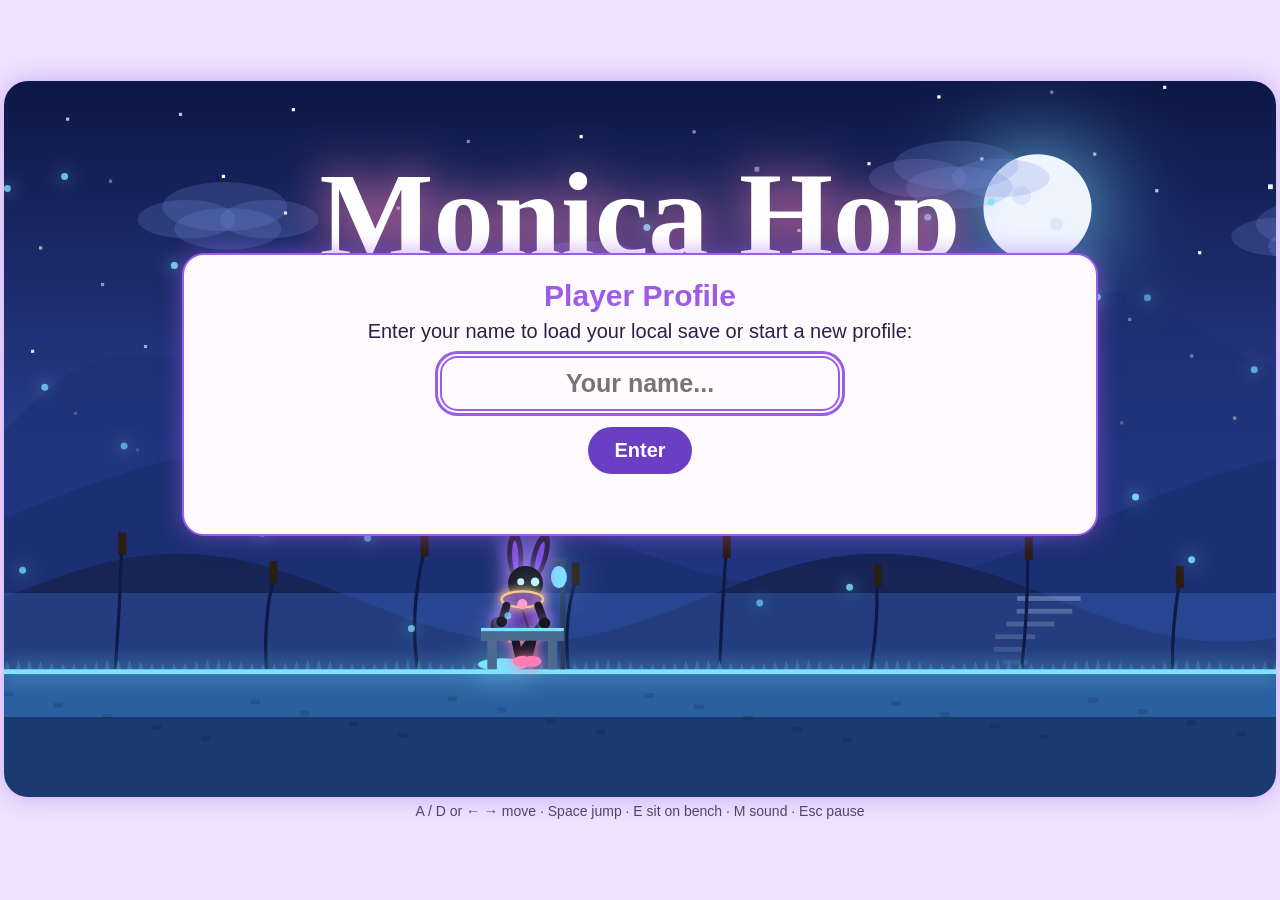
==== commit 87849c0b: "Update index.html" ====
--- a/index.html
+++ b/index.html
@@ -34,7 +34,10 @@
       <button id="new">New Game</button>
       <button id="cont" hidden>Continue</button>
       <button id="shopT">Shop</button>
-      <button id="devT">Device</button>
+      <span id="devWrap">
+        <span id="devArrow" aria-hidden="true">▼</span>
+        <button id="devT">DEVICE : ( select )</button>
+      </span>
     </div>
 
     <div id="pauseOv" class="ov" hidden>
--- a/style.css
+++ b/style.css
@@ -0,0 +1,589 @@
+:root {
+  --bg: #efe4ff;
+  --ink: #2c1f4a;
+  --card: #fffafd;
+  --accent: #9b5de5;
+  --btn: #6a3fc4;
+  --btnink: #fff;
+  box-sizing: border-box;
+}
+
+@media (prefers-color-scheme: dark) {
+  :root:not([data-theme="light"]) {
+    --bg: #120c24;
+    --ink: #f1e8ff;
+    --card: #241a42;
+    --accent: #c98ae6;
+    --btn: #c98ae6;
+    --btnink: #120c24;
+  }
+}
+
+:root[data-theme="dark"] {
+  --bg: #120c24;
+  --ink: #f1e8ff;
+  --card: #241a42;
+  --accent: #c98ae6;
+  --btn: #c98ae6;
+  --btnink: #120c24;
+}
+
+* {
+  box-sizing: border-box;
+  -webkit-tap-highlight-color: transparent;
+}
+
+html {
+  height: 100%;
+  overscroll-behavior: none;
+}
+
+body {
+  margin: 0;
+  height: 100vh;
+  height: 100dvh;
+  overflow: hidden;
+  overscroll-behavior: none;
+  background: var(--bg);
+  color: var(--ink);
+  font-family: "Trebuchet MS", "Segoe UI", Verdana, sans-serif;
+  display: flex;
+  flex-direction: column;
+  align-items: center;
+  justify-content: center;
+  gap: 6px;
+  padding: env(safe-area-inset-top, 0px) env(safe-area-inset-right, 0px) env(safe-area-inset-bottom, 0px) env(safe-area-inset-left, 0px);
+}
+
+[hidden] {
+  display: none !important;
+}
+
+#wrap {
+  position: relative;
+  flex: none;
+  font-size: 16px;
+  touch-action: manipulation;
+  -webkit-user-select: none;
+  user-select: none;
+}
+
+canvas {
+  width: 100%;
+  height: 100%;
+  display: block;
+  border-radius: 1.2em;
+  touch-action: none;
+  box-shadow: 0 0 28px rgba(155, 93, 229, .45);
+}
+
+body.mobile canvas {
+  border-radius: 0;
+  box-shadow: none;
+}
+
+.ov {
+  position: absolute;
+  left: 0;
+  right: 0;
+  display: flex;
+  justify-content: center;
+}
+
+button {
+  font: inherit;
+  font-weight: 700;
+  background: var(--btn);
+  color: var(--btnink);
+  border: 0;
+  border-radius: 999px;
+  padding: .6em 1.3em;
+  cursor: pointer;
+}
+
+button:focus-visible,
+input:focus-visible {
+  outline: 3px solid var(--accent);
+  outline-offset: 2px;
+}
+
+#title {
+  bottom: 5%;
+  flex-wrap: wrap;
+  align-items: center;
+  gap: .6em;
+  padding: 0 3%;
+}
+
+#title button {
+  min-width: 8em;
+  box-shadow: 0 0 16px var(--accent);
+}
+
+body.mobile #title button {
+  min-width: 0;
+}
+
+#devWrap {
+  position: relative;
+  display: inline-flex;
+  align-items: center;
+  justify-content: center;
+}
+
+#devArrow {
+  position: absolute;
+  bottom: calc(100% + 4px);
+  left: 50%;
+  transform: translateX(-50%);
+  font-size: 1.35em;
+  line-height: 1;
+  color: #ffd27a;
+  text-shadow: 0 0 10px #ff7eb6, 0 2px 4px rgba(0, 0, 0, .75);
+  pointer-events: none;
+  animation: devBounce .85s ease-in-out infinite;
+}
+
+@keyframes devBounce {
+  0%, 100% {
+    transform: translate(-50%, 0);
+  }
+  50% {
+    transform: translate(-50%, -8px);
+  }
+}
+
+#dlg {
+  left: 3%;
+  right: 3%;
+  bottom: 4%;
+  background: var(--card);
+  border: 2px solid var(--accent);
+  border-radius: 1em;
+  padding: .6em 1em;
+  cursor: pointer;
+  display: block;
+  box-shadow: 0 0 18px rgba(155, 93, 229, .5);
+}
+
+#who {
+  font-weight: 800;
+  color: var(--accent);
+  margin-bottom: .1em;
+}
+
+#dlg small {
+  opacity: .6;
+  font-size: .8em;
+}
+
+.card {
+  left: 5%;
+  right: 5%;
+  bottom: 3%;
+  background: var(--card);
+  border: 2px solid var(--accent);
+  border-radius: 1.1em;
+  padding: .6em 1em;
+  display: block;
+  text-align: center;
+  box-shadow: 0 0 22px rgba(155, 93, 229, .55);
+}
+
+#bq {
+  font-size: 2em;
+  font-weight: 800;
+  margin: .1em 0;
+}
+
+#ans {
+  font: inherit;
+  font-size: 1.15em;
+  padding: .4em .6em;
+  border-radius: .7em;
+  border: 2px solid var(--accent);
+  background: transparent;
+  color: var(--ink);
+  width: min(60%, 14em);
+}
+
+#bmsg {
+  min-height: 1.3em;
+  margin: .35em 0 0;
+}
+
+#bhint {
+  font-size: .8em;
+  opacity: .8;
+}
+
+#qk {
+  display: flex;
+  gap: .35em;
+  justify-content: center;
+  flex-wrap: wrap;
+  margin: .5em 0 0;
+}
+
+#qk button {
+  padding: .45em 0;
+  flex: 1 1 0;
+  min-width: 2em;
+  max-width: 3em;
+}
+
+body.mobile #qk {
+  flex-wrap: nowrap;
+}
+
+body.mobile #bhint {
+  display: none;
+}
+
+#end {
+  top: 12%;
+  bottom: auto;
+}
+
+#askFight {
+  top: 26%;
+  bottom: auto;
+  left: 12%;
+  right: 12%;
+  z-index: 12;
+  padding: 1em 1.2em;
+}
+
+.btns {
+  display: flex;
+  gap: .7em;
+  justify-content: center;
+  flex-wrap: wrap;
+  margin-top: .8em;
+}
+
+#loginBox {
+  top: 24%;
+  bottom: auto;
+  left: 14%;
+  right: 14%;
+  z-index: 20;
+  padding: 1.2em 1.4em;
+}
+
+#loginBox h2 {
+  margin: 0 0 .25em;
+  color: var(--accent);
+  font-size: 1.5em;
+}
+
+#nameIn {
+  font: inherit;
+  font-size: 1.25em;
+  font-weight: 700;
+  padding: .45em .8em;
+  border-radius: .7em;
+  border: 2px solid var(--accent);
+  background: transparent;
+  color: var(--ink);
+  width: min(85%, 16em);
+  text-align: center;
+  margin-top: .5em;
+}
+
+#loginMsg {
+  margin: .6em 0 0;
+  font-weight: 700;
+  min-height: 1.2em;
+}
+
+#profBadge {
+  position: absolute;
+  top: 14%;
+  left: 2%;
+  z-index: 8;
+  background: rgba(20, 12, 40, .84);
+  color: #fff;
+  border: 2px solid var(--accent);
+  border-radius: .95em;
+  padding: .55em .85em;
+  text-align: left;
+  box-shadow: 0 4px 16px rgba(0, 0, 0, .35);
+  backdrop-filter: blur(4px);
+}
+
+#wrap[data-s=title] #profBadge {
+  top: 3%;
+}
+
+#wrap[data-s=battle] #profBadge,
+#wrap[data-s=shop] #profBadge,
+#wrap[data-s=end] #profBadge,
+#wrap[data-s=login] #profBadge {
+  display: none;
+}
+
+#profName {
+  font-size: 1.35em;
+  font-weight: 900;
+  letter-spacing: .02em;
+  color: #ffd27a;
+  line-height: 1.15;
+  text-shadow: 0 2px 6px rgba(0, 0, 0, .5);
+}
+
+#profCoins {
+  font-size: 1em;
+  font-weight: 700;
+  color: #fff;
+  margin: .2em 0 .45em;
+}
+
+#exitAcc {
+  font-size: .78em;
+  padding: .3em .75em;
+  background: rgba(255, 255, 255, .16);
+  color: #fff;
+  border: 1px solid rgba(255, 255, 255, .35);
+}
+
+#exitAcc:hover {
+  background: #e23b6a;
+  border-color: #e23b6a;
+}
+
+#pauseOv {
+  top: 52%;
+  bottom: auto;
+  gap: .7em;
+  z-index: 10;
+}
+
+#pauseOv button {
+  min-width: 9em;
+  box-shadow: 0 0 16px var(--accent);
+}
+
+.sec {
+  background: var(--card);
+  color: var(--ink);
+  border: 2px solid var(--accent);
+}
+
+#shop {
+  top: 3%;
+  bottom: auto;
+  max-height: 94%;
+  overflow: auto;
+  text-align: left;
+  touch-action: pan-y;
+}
+
+.row {
+  display: flex;
+  justify-content: space-between;
+  align-items: center;
+  gap: .5em;
+  padding: .3em 0;
+  border-bottom: 1px solid rgba(155, 93, 229, .25);
+}
+
+.row small {
+  opacity: .75;
+}
+
+#shopS {
+  top: 22%;
+  left: auto;
+  right: 3%;
+  width: auto;
+}
+
+#touch {
+  position: absolute;
+  inset: 0;
+  pointer-events: none;
+  z-index: 5;
+}
+
+#touch button {
+  pointer-events: auto;
+  touch-action: none;
+  user-select: none;
+  -webkit-user-select: none;
+}
+
+.tt {
+  position: absolute;
+  top: 10%;
+  right: 1.5%;
+  display: flex;
+  gap: .4em;
+}
+
+.tt button {
+  padding: .3em .7em;
+  opacity: .85;
+}
+
+.ctl {
+  display: none;
+  position: absolute;
+  bottom: 4%;
+  gap: .8em;
+  align-items: flex-end;
+}
+
+.cl {
+  left: 2%;
+}
+
+.cr {
+  right: 2%;
+}
+
+.cb {
+  border-radius: 50%;
+  padding: 0;
+  opacity: .8;
+  font-size: 1.1em;
+  width: 6em;
+  height: 6em;
+}
+
+.cr .cb:last-child {
+  width: 7.2em;
+  height: 7.2em;
+  font-size: 1.2em;
+}
+
+body.mobile #wrap[data-s=play] .ctl,
+body.mobile #wrap[data-s=sit] .ctl {
+  display: flex;
+}
+
+#wrap[data-s=battle] .tt,
+#wrap[data-s=shop] .tt,
+#wrap[data-s=end] .tt,
+#wrap[data-s=title] .tt,
+#wrap[data-s=login] .tt {
+  display: none;
+}
+
+#hint {
+  margin: 0;
+  font-size: 14px;
+  text-align: center;
+  opacity: .8;
+}
+
+body.mobile #hint {
+  display: none;
+}
+
+#rotate {
+  position: fixed;
+  inset: 0;
+  z-index: 55;
+  background: var(--bg);
+  display: flex;
+  flex-direction: column;
+  align-items: center;
+  justify-content: center;
+  gap: 14px;
+  padding: 16px;
+  text-align: center;
+}
+
+#rotate p {
+  margin: 0;
+  max-width: 34em;
+}
+
+#bl {
+  display: none;
+}
+
+body.mobile #battle {
+  display: grid;
+  grid-template-columns: 7.2em 1fr;
+  gap: .7em;
+  padding: .55em .7em;
+  align-items: stretch;
+  text-align: left;
+}
+
+body.mobile #bl {
+  display: flex;
+}
+
+body.mobile #go {
+  flex: 1;
+  width: 100%;
+  font-size: 1.7em;
+  border-radius: .8em;
+  line-height: 1.1;
+  padding: .2em;
+  box-shadow: 0 0 18px var(--accent);
+}
+
+body.mobile #btaunt {
+  display: none;
+}
+
+body.mobile #qrow {
+  display: flex;
+  align-items: center;
+  gap: .6em;
+}
+
+body.mobile #bq {
+  flex: 1;
+  font-size: 1.3em;
+  margin: 0;
+  text-align: left;
+}
+
+body.mobile #arow {
+  flex: 0 0 42%;
+}
+
+body.mobile #ans {
+  width: 100%;
+  font-size: 1.25em;
+}
+
+body.mobile #qk {
+  display: grid;
+  grid-template-columns: repeat(10, 1fr);
+  gap: .3em;
+  margin: .45em 0 0;
+}
+
+body.mobile #qk button {
+  padding: .6em 0;
+  max-width: none;
+  min-width: 0;
+  font-size: 1.15em;
+}
+
+body.mobile #qk button:last-child {
+  grid-column: span 4;
+}
+
+body.mobile #bmsg {
+  font-size: .85em;
+  margin: .3em 0 0;
+  min-height: 1.2em;
+  text-align: center;
+}
+
+body.mobile #title button {
+  font-size: 1.15em;
+  padding: .6em 1.2em;
+}
+
+body.mobile .tt button {
+  padding: .45em .9em;
+  font-size: 1.15em;
+}
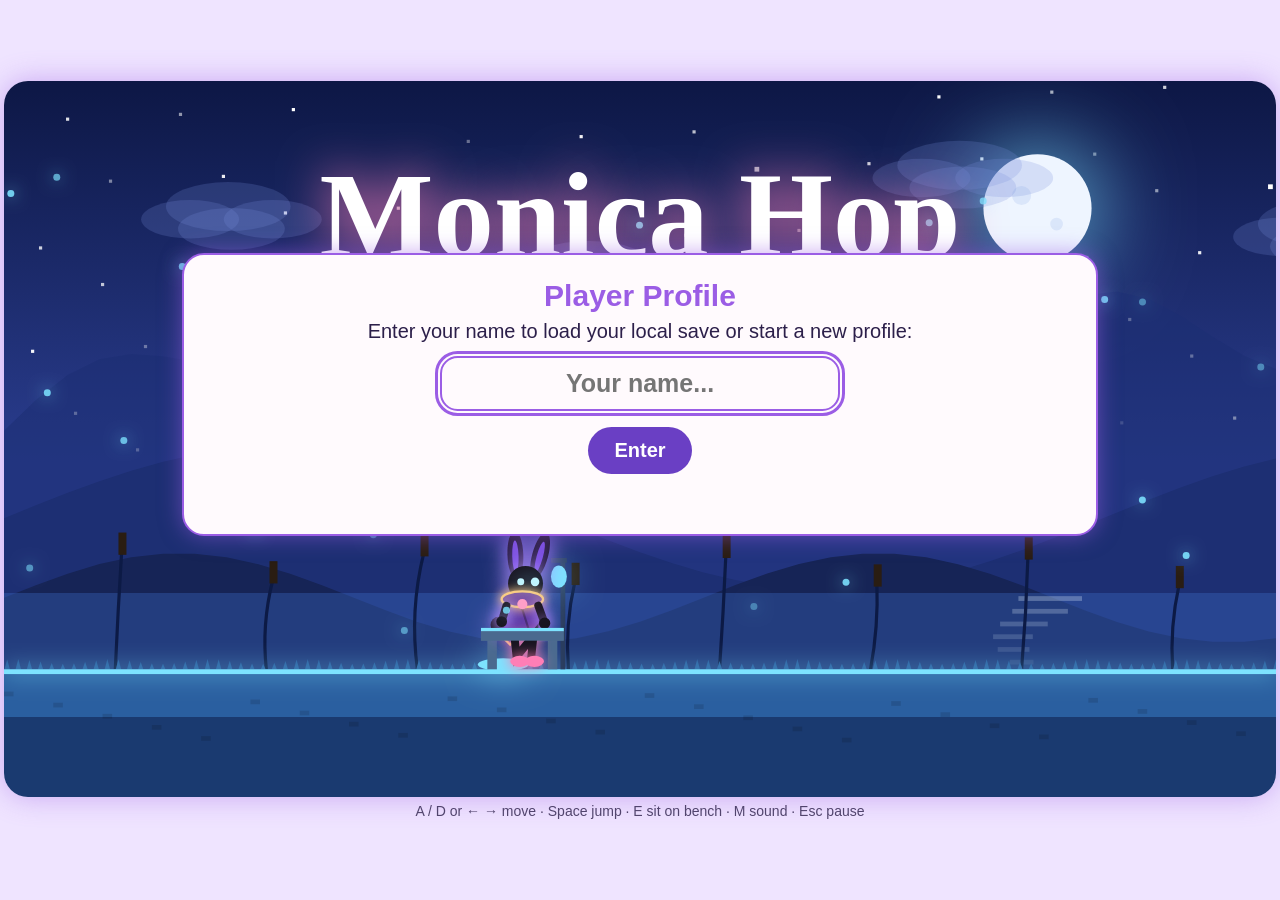
==== commit 4ce6841c: "Update index.html" ====
--- a/index.html
+++ b/index.html
@@ -36,7 +36,11 @@
       <button id="shopT">Shop</button>
       <span id="devWrap">
         <span id="devArrow" aria-hidden="true">▼</span>
-        <button id="devT">DEVICE : ( select )</button>
+        <button id="devT" type="button">DEVICE : ( select )</button>
+        <div id="devMenu" class="card" hidden>
+          <button id="pickPC" type="button">PC</button>
+          <button id="pickMob" type="button">Mobile</button>
+        </div>
       </span>
     </div>
 
